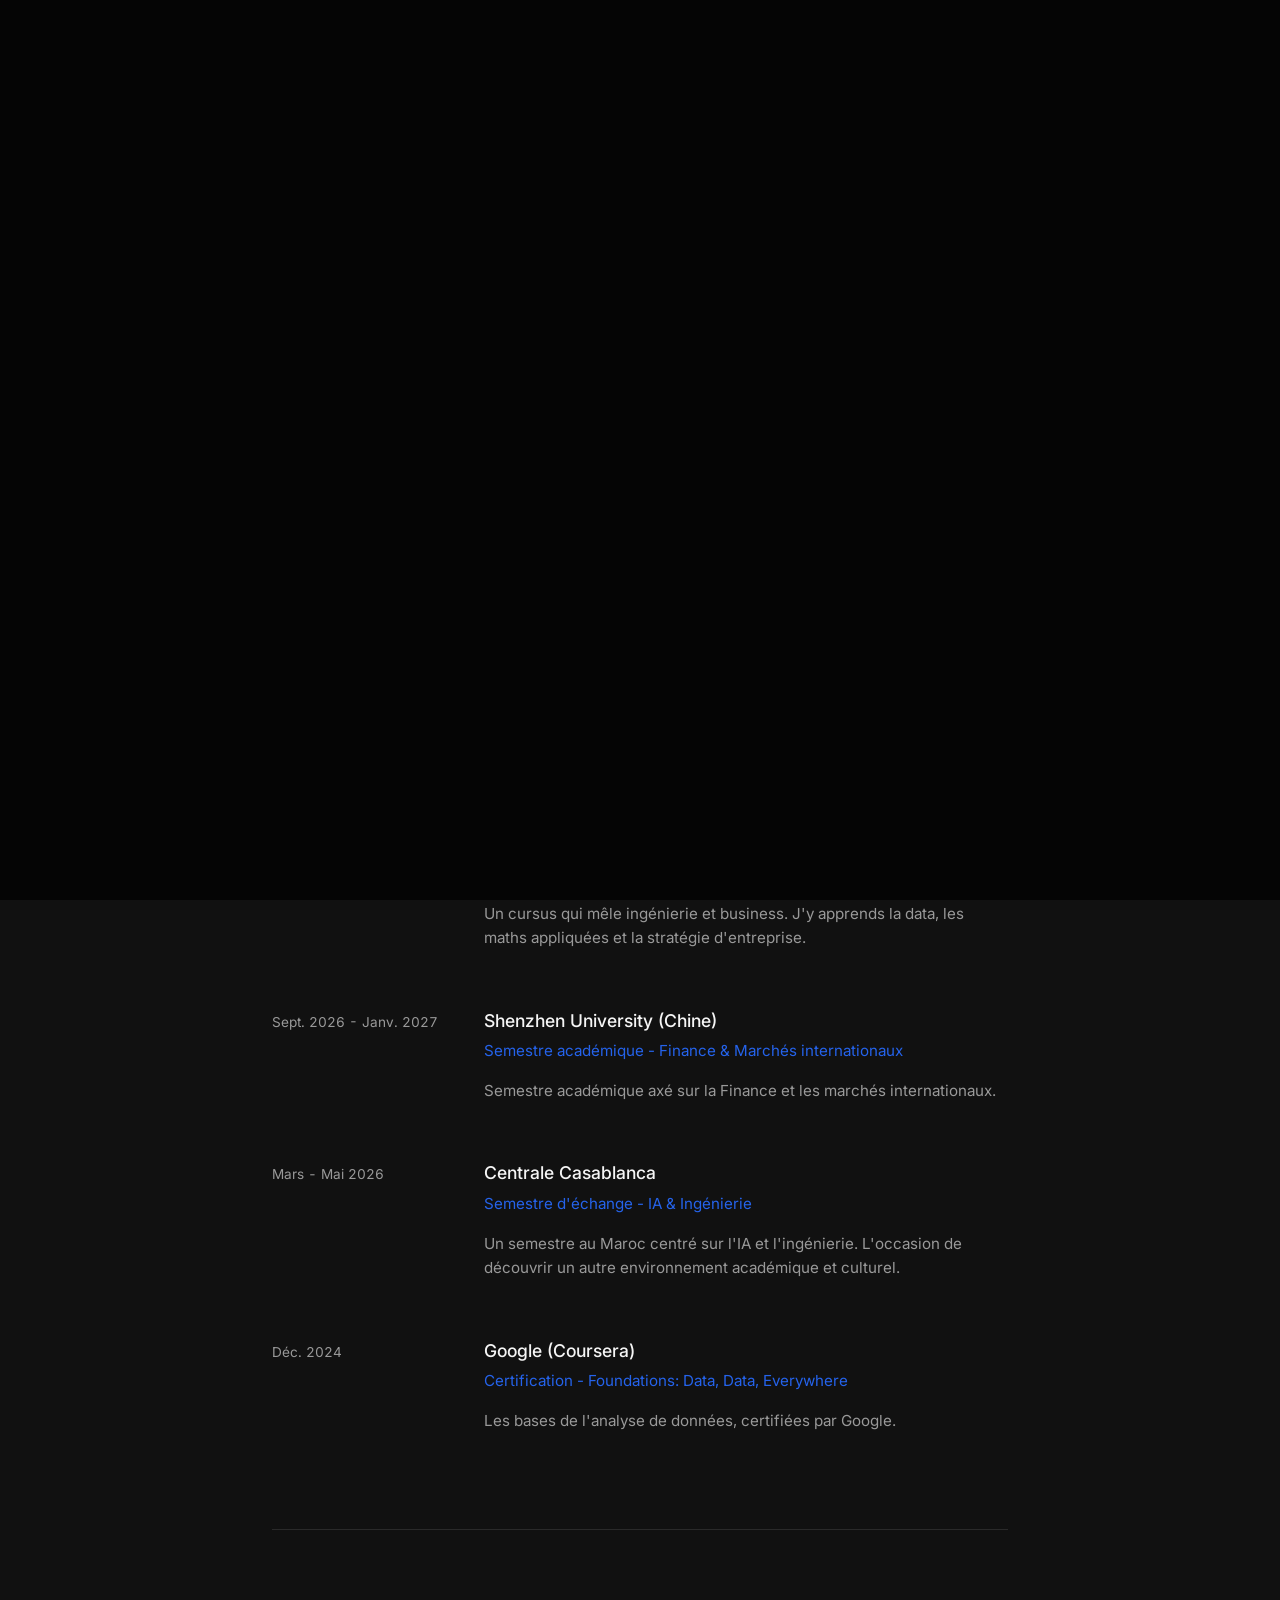
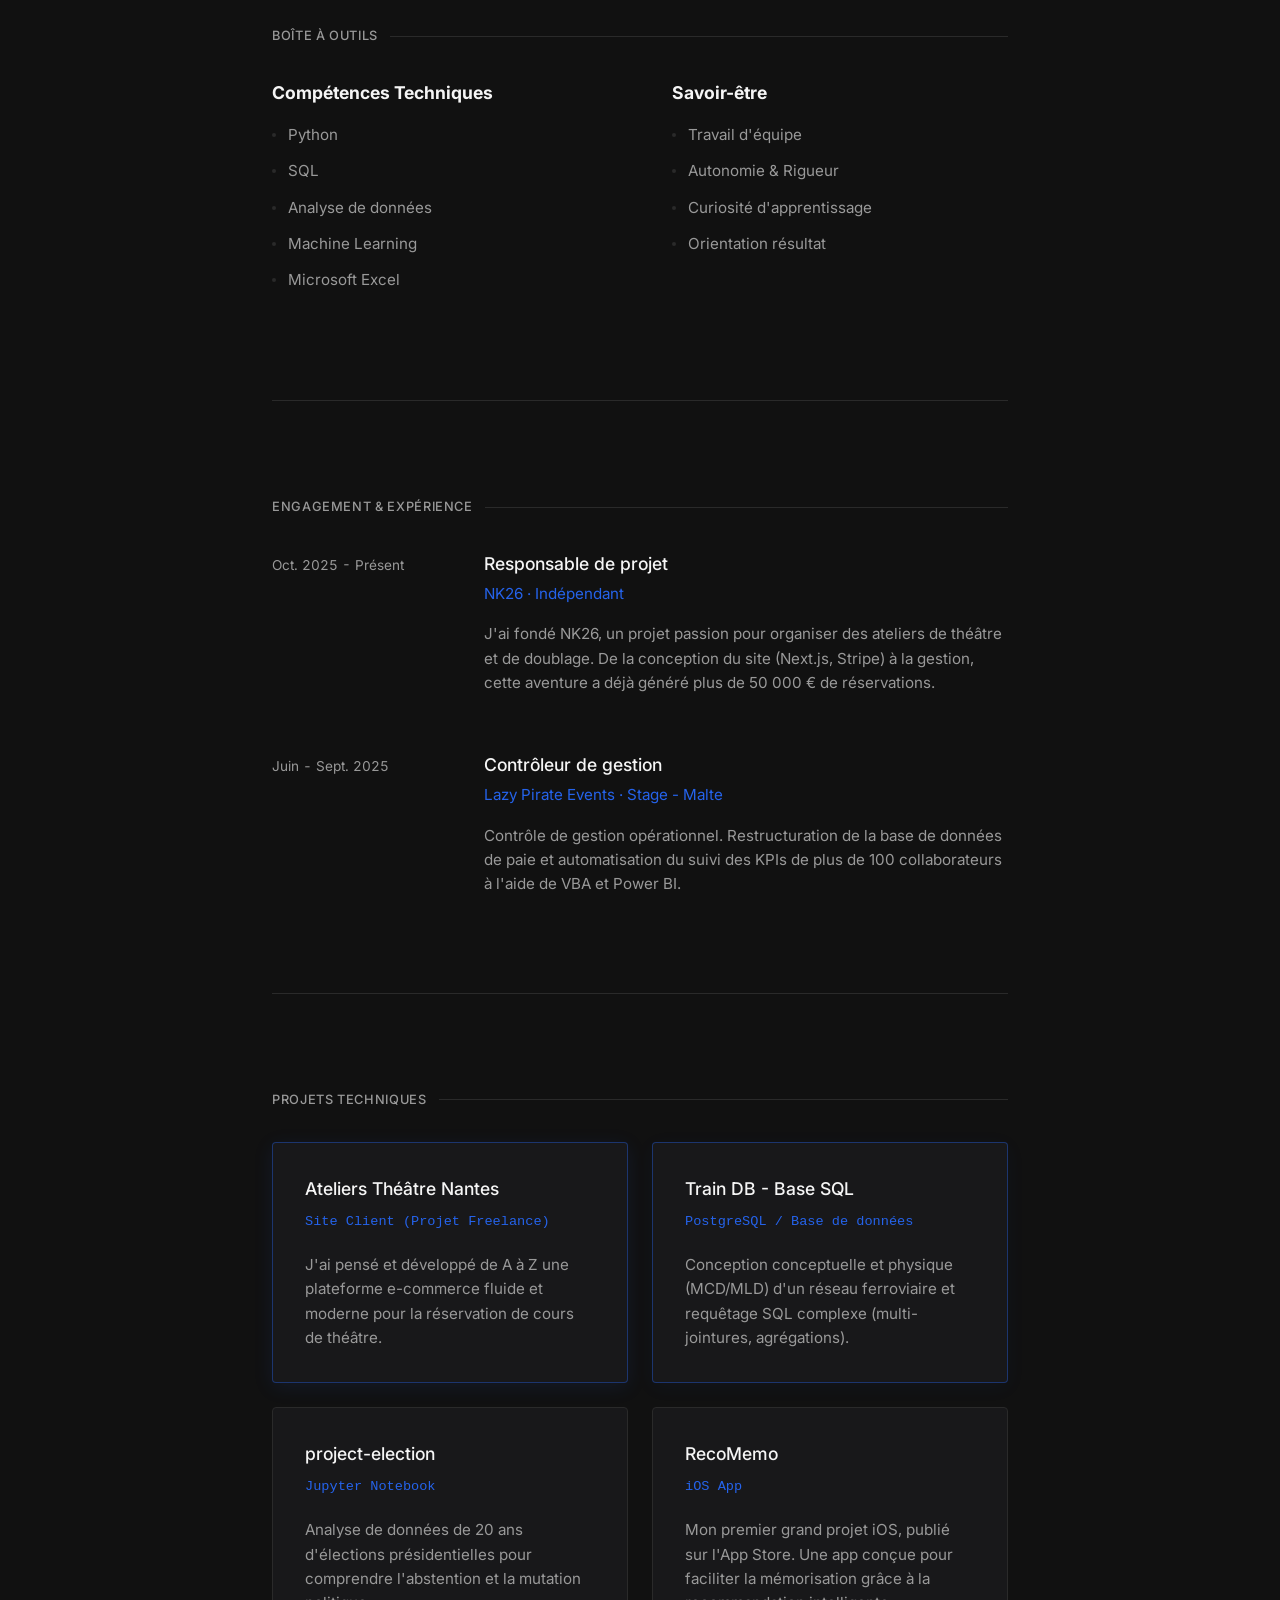
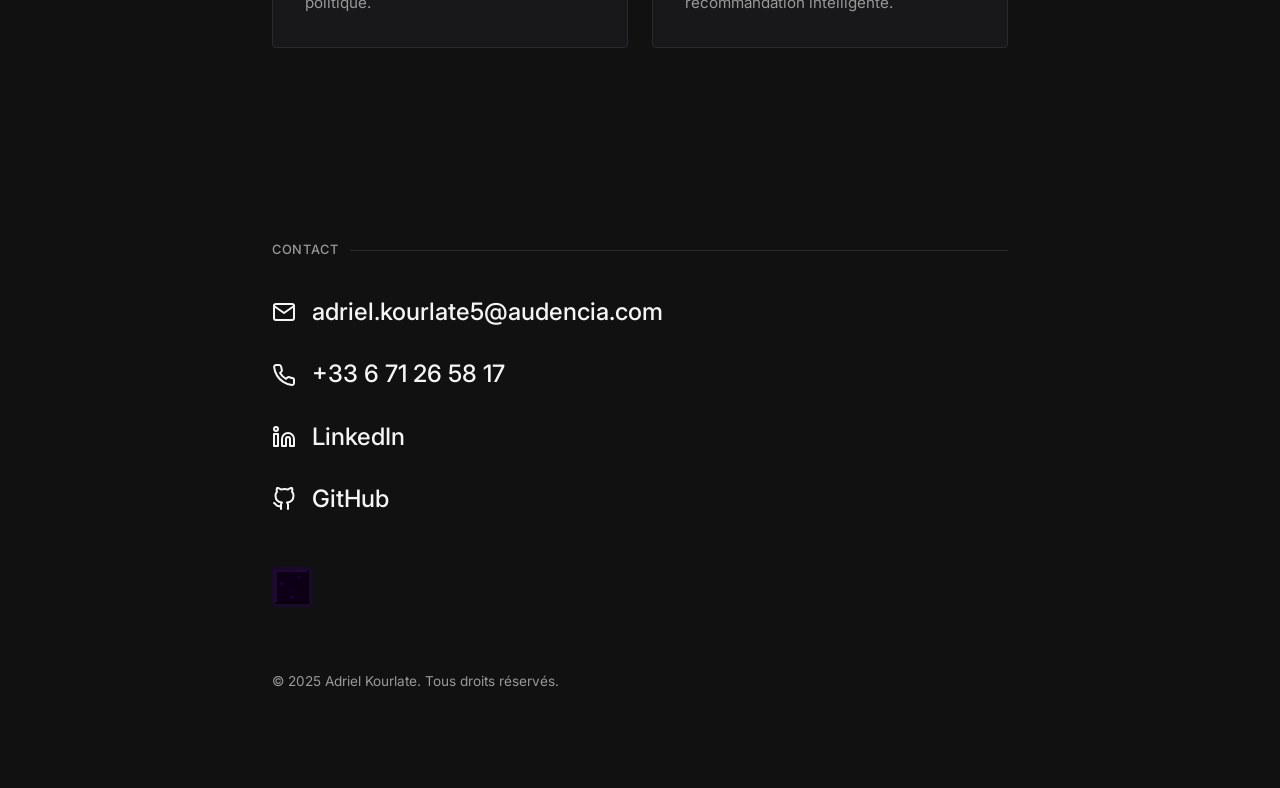
==== index.html @ b5113bb8 "Update Lazy Pirate position from CDD to Stage" ====
<!DOCTYPE html>
<html lang="fr">

<head>
    <meta charset="UTF-8">
    <meta name="viewport" content="width=device-width, initial-scale=1.0">
    <title>Adriel Kourlate</title>
    <link rel="stylesheet" href="style.css">
    <link rel="stylesheet" href="profile-card.css">

    <!-- ES Modules Import Map pour Three.js & Postprocessing -->
    <script type="importmap">
      {
        "imports": {
          "three": "https://esm.sh/three@0.160.0",
          "postprocessing": "https://esm.sh/postprocessing@6.34.3",
          "gsap": "https://esm.sh/gsap@3.12.5",
          "gsap/ScrollTrigger": "https://esm.sh/gsap@3.12.5/ScrollTrigger"
        }
      }
    </script>
    <script type="module" src="background.js"></script>
    <script type="module" src="animations.js"></script>

    <style>
        .lang-btn {
            background: none;
            border: 1px solid var(--border-color);
            color: var(--text-primary);
            padding: 0.2rem 0.6rem;
            font-size: 0.8rem;
            cursor: pointer;
            border-radius: 4px;
            font-weight: 500;
            transition: all 0.2s ease;
        }

        .lang-btn:hover {
            border-color: var(--accent);
            color: var(--accent);
        }
    </style>
</head>

<body>
    <!-- PRELOADER -->
    <div id="preloader">
        <div class="preloader-content">
            <span class="preloader-text">Adriel Kourlate</span>
            <div class="preloader-line"></div>
        </div>
    </div>

    <canvas id="bg-canvas"></canvas>

    <header>
        <div class="container">
            <nav>
                <a href="#" class="logo">Adriel<span>.</span></a>
                <div class="nav-links">
                    <a href="#education" class="i18n" data-fr="Parcours" data-en="Education">Parcours</a>
                    <a href="#skills" class="i18n" data-fr="Compétences" data-en="Skills">Compétences</a>
                    <a href="#experience" class="i18n" data-fr="Expériences" data-en="Experience">Expériences</a>
                    <a href="#projects" class="i18n" data-fr="Projets" data-en="Projects">Projets</a>
                    <a href="#contact" class="i18n" data-fr="Contact" data-en="Contact">Contact</a>
                    <button class="lang-btn" id="lang-toggle">EN</button>
                </div>
            </nav>
        </div>
    </header>

    <main class="container">

        <!-- HERO -->
        <section class="hero">
            <div class="hero-content">
                <h1>Adriel Kourlate</h1>
                <h2 class="subtitle i18n" data-fr="Étudiant en Data"
                    data-en="Data Student">Étudiant en Data</h2>
                <div class="internship-badge i18n" 
                     data-fr="🔍 Recherche de stage : Data Analyst / Data Modeler &bull; 3 à 4 mois (19 avril - 20 août) &bull; Paris / Nantes" 
                     data-en="🔍 Seeking Internship: Data Analyst / Data Modeler &bull; 3 to 4 months (April 19 - Aug 20) &bull; Paris / Nantes">
                     🔍 Recherche de stage : Data Analyst / Data Modeler &bull; 3 à 4 mois (19 avril - 20 août) &bull; Paris / Nantes
                </div>

                <p class="i18n"
                    data-fr="Étudiant en double cursus ingénierie et business, je me passionne pour le développement et l'analyse de données. J'aime créer des applications et explorer le potentiel de l'IA pour résoudre des problèmes concrets."
                    data-en="Dual-degree engineering and business student, passionate about development and data analysis. I love building apps and figuring out how AI can help solve real-world problems.">
                    Étudiant en double cursus ingénierie et business, je me passionne pour le développement et l'analyse de données. J'aime créer des applications et explorer le potentiel de l'IA pour résoudre des problèmes concrets.
                </p>

                <div class="hero-buttons">
                    <a href="mailto:adriel.kourlate5@audencia.com" class="cta i18n" data-fr="Me contacter pour un stage"
                        data-en="Contact me for an internship">
                        Me contacter pour un stage
                    </a>
                    <!-- CV Button -->
                    <a href="Adriel_KOURLATE_Resume.pdf" download class="cta cta-outline i18n" data-fr="Télécharger mon CV"
                        data-en="Download my CV">
                        Télécharger mon CV
                    </a>
                </div>
            </div>
            <!-- Profile Card -->
            <div class="pc-card-wrapper">
                <div class="pc-card">
                    <img class="avatar" src="photo.png" alt="Adriel" loading="lazy" onerror="this.onerror=null; this.src='photo.jpg';" />
                    <div class="pc-details">
                        <h3>Adriel K.</h3>
                        <p>Data & Analytics</p>
                    </div>
                </div>
            </div>
        </section>

        <!-- EDUCATION -->
        <section id="education">
            <h2 class="section-label i18n" data-fr="Formation Académique" data-en="Education">Formation Académique</h2>

            <div class="entry">
                <div class="entry-date i18n" data-fr="2024 - Présent" data-en="2024 - Present">2024 - Présent</div>
                <div class="entry-details">
                    <h3 class="i18n" data-fr="Centrale Nantes × Audencia" data-en="Centrale Nantes × Audencia">Centrale
                        Nantes × Audencia</h3>
                    <h4 class="i18n" data-fr="Bachelor Big Data and Management"
                        data-en="Bachelor in Big Data and Management">Bachelor Big Data and Management</h4>
                    <p class="i18n"
                        data-fr="Un cursus qui mêle ingénierie et business. J'y apprends la data, les maths appliquées et la stratégie d'entreprise."
                        data-en="A program that blends engineering and business. I'm learning data, applied math, and business strategy.">
                        Un cursus qui mêle ingénierie et business. J'y apprends la data, les maths appliquées et la stratégie d'entreprise.
                    </p>
                </div>
            </div>

            <div class="entry">
                <div class="entry-date i18n" data-fr="Sept. 2026 - Janv. 2027" data-en="Sept. 2026 - Jan. 2027">Sept. 2026 - Janv. 2027</div>
                <div class="entry-details">
                    <h3 class="i18n" data-fr="Shenzhen University (Chine)" data-en="Shenzhen University (China)">Shenzhen University (Chine)
                    </h3>
                    <h4 class="i18n" data-fr="Semestre académique - Finance & Marchés internationaux" data-en="Academic Semester - Finance & International Markets">Semestre académique - Finance & Marchés internationaux</h4>
                    <p class="i18n" data-fr="Semestre académique axé sur la Finance et les marchés internationaux."
                        data-en="Academic semester focused on Finance and international markets.">
                        Semestre académique axé sur la Finance et les marchés internationaux.
                    </p>
                </div>
            </div>

            <div class="entry">
                <div class="entry-date i18n" data-fr="Mars - Mai 2026" data-en="March - May 2026">Mars - Mai 2026</div>
                <div class="entry-details">
                    <h3 class="i18n" data-fr="Centrale Casablanca" data-en="Centrale Casablanca">Centrale Casablanca
                    </h3>
                    <h4 class="i18n" data-fr="Semestre d'échange - IA & Ingénierie" data-en="Exchange Semester - AI & Engineering">Semestre d'échange - IA & Ingénierie</h4>
                    <p class="i18n" data-fr="Un semestre au Maroc centré sur l'IA et l'ingénierie. L'occasion de découvrir un autre environnement académique et culturel."
                        data-en="A semester in Morocco focused on AI and engineering. A chance to experience a different academic and cultural environment.">
                        Un semestre au Maroc centré sur l'IA et l'ingénierie. L'occasion de découvrir un autre environnement académique et culturel.
                    </p>
                </div>
            </div>

            <div class="entry">
                <div class="entry-date i18n" data-fr="Déc. 2024" data-en="Dec. 2024">Déc. 2024</div>
                <div class="entry-details">
                    <h3>Google (Coursera)</h3>
                    <h4 class="i18n" data-fr="Certification - Foundations: Data, Data, Everywhere" data-en="Certification - Foundations: Data, Data, Everywhere">Certification - Foundations: Data, Data, Everywhere</h4>
                    <p class="i18n" data-fr="Les bases de l'analyse de données, certifiées par Google."
                        data-en="Data analytics fundamentals, certified by Google.">
                        Les bases de l'analyse de données, certifiées par Google.
                    </p>
                </div>
            </div>
        </section>

        <!-- SKILLS -->
        <section id="skills">
            <h2 class="section-label i18n" data-fr="Boîte à outils" data-en="Toolbox">Boîte à outils</h2>

            <div class="skills-grid">
                <div>
                    <h3 style="margin-bottom: 1rem; font-size: 1.1rem;" class="i18n" data-fr="Compétences Techniques"
                        data-en="Technical Skills">Compétences Techniques</h3>
                    <ul class="skills-list">
                        <li>Python</li>
                        <li>SQL</li>
                        <li class="i18n" data-fr="Analyse de données" data-en="Data Analysis">Analyse de données</li>
                        <li>Machine Learning</li>
                        <li>Microsoft Excel</li>
                    </ul>
                </div>
                <div>
                    <h3 style="margin-bottom: 1rem; font-size: 1.1rem;" class="i18n" data-fr="Savoir-être"
                        data-en="Soft Skills">Savoir-être</h3>
                    <ul class="skills-list">
                        <li class="i18n" data-fr="Travail d'équipe" data-en="Teamwork">Travail d'équipe</li>
                        <li class="i18n" data-fr="Autonomie & Rigueur" data-en="Autonomy & Rigor">Autonomie & Rigueur
                        </li>
                        <li class="i18n" data-fr="Curiosité d'apprentissage" data-en="Curiosity & Learning">Curiosité
                            d'apprentissage</li>
                        <li class="i18n" data-fr="Orientation résultat" data-en="Result-oriented">Orientation résultat
                        </li>
                    </ul>
                </div>
            </div>
        </section>

        <!-- EXPERIENCE -->
        <section id="experience">
            <h2 class="section-label i18n" data-fr="Engagement & Expérience" data-en="Engagement & Experience">
                Engagement & Expérience</h2>

            <div class="entry">
                <div class="entry-date i18n" data-fr="Oct. 2025 - Présent" data-en="Oct. 2025 - Present">Oct. 2025 - Présent</div>
                <div class="entry-details">
                    <h3 class="i18n" data-fr="Responsable de projet" data-en="Project Manager">Responsable de projet</h3>
                    <h4>NK26 · Indépendant</h4>
                    <p class="i18n"
                        data-fr="J'ai fondé NK26, un projet passion pour organiser des ateliers de théâtre et de doublage. De la conception du site (Next.js, Stripe) à la gestion, cette aventure a déjà généré plus de 50 000 € de réservations."
                        data-en="I founded NK26, a passion project organizing theater and dubbing workshops. From building the website (Next.js, Stripe) to daily management, this venture has already generated over €50,000 in bookings.">
                        J'ai fondé NK26, un projet passion pour organiser des ateliers de théâtre et de doublage. De la conception du site (Next.js, Stripe) à la gestion, cette aventure a déjà généré plus de 50 000 € de réservations.
                    </p>
                </div>
            </div>

            <div class="entry">
                <div class="entry-date i18n" data-fr="Juin - Sept. 2025" data-en="June - Sept. 2025">Juin - Sept. 2025</div>
                <div class="entry-details">
                    <h3 class="i18n" data-fr="Contrôleur de gestion" data-en="Management Controller">Contrôleur de gestion</h3>
                    <h4 class="i18n" data-fr="Lazy Pirate Events · Stage - Malte" data-en="Lazy Pirate Events · Internship - Malta">Lazy Pirate Events · Stage - Malte</h4>
                    <p class="i18n"
                        data-fr="Contrôle de gestion opérationnel. Restructuration de la base de données de paie et automatisation du suivi des KPIs de plus de 100 collaborateurs à l'aide de VBA et Power BI."
                        data-en="Operational management control. Restructured the payroll database and automated KPI tracking for over 100 promoters using VBA and Power BI.">
                        Contrôle de gestion opérationnel. Restructuration de la base de données de paie et automatisation du suivi des KPIs de plus de 100 collaborateurs à l'aide de VBA et Power BI.
                    </p>
                </div>
            </div>
        </section>

        <!-- PROJECTS OPEN SOURCE -->
        <section id="projects">
            <h2 class="section-label i18n" data-fr="Projets Techniques" data-en="Technical Projects">Projets Techniques
            </h2>

            <div class="projects-grid">

                <a href="https://ateliers-theatre-nantes.onrender.com/" target="_blank" class="project-card"
                    style="border-color: rgba(37, 99, 235, 0.4); box-shadow: 0 4px 20px rgba(37, 99, 235, 0.1);">
                    <h3>Ateliers Théâtre Nantes</h3>
                    <div class="subtitle i18n" data-fr="Site Client (Projet Freelance)"
                        data-en="Client Website (Freelance Project)">Site Client (Projet Freelance)</div>
                    <p class="i18n"
                        data-fr="J'ai pensé et développé de A à Z une plateforme e-commerce fluide et moderne pour la réservation de cours de théâtre."
                        data-en="I designed and built a smooth, modern e-commerce platform from scratch for booking theater courses.">
                        J'ai pensé et développé de A à Z une plateforme e-commerce fluide et moderne pour la réservation de cours de théâtre.
                    </p>
                </a>

                <!-- Train DB (Modal Trigger) -->
                <div class="project-card modal-trigger" data-modal="modal-traindb"
                    style="border-color: rgba(37, 99, 235, 0.4); box-shadow: 0 4px 20px rgba(37, 99, 235, 0.05); cursor: pointer;">
                    <h3 class="i18n" data-fr="Train DB - Base SQL" data-en="Train DB - SQL Database">Train DB - Base SQL</h3>
                    <div class="subtitle i18n" data-fr="PostgreSQL / Base de données" data-en="PostgreSQL / Database">PostgreSQL / Base de données</div>
                    <p class="i18n"
                        data-fr="Conception conceptuelle et physique (MCD/MLD) d'un réseau ferroviaire et requêtage SQL complexe (multi-jointures, agrégations)."
                        data-en="Conceptual and physical design (ERD) of a railway network and complex SQL querying (multi-joins, data aggregation).">
                        Conception conceptuelle et physique (MCD/MLD) d'un réseau ferroviaire et requêtage SQL complexe (multi-jointures, agrégations).
                    </p>
                </div>

                <!-- Project Election (Modal Trigger) -->
                <div class="project-card modal-trigger" data-modal="modal-election" style="cursor: pointer;">
                    <h3>project-election</h3>
                    <div class="subtitle">Jupyter Notebook</div>
                    <p class="i18n" data-fr="Analyse de données de 20 ans d'élections présidentielles pour comprendre l'abstention et la mutation politique."
                        data-en="Data analysis of 20 years of presidential elections to study voter turnout and political realignment.">
                        Analyse de données de 20 ans d'élections présidentielles pour comprendre l'abstention et la mutation politique.
                    </p>
                </div>

                <a href="https://apps.apple.com/app/recomemo" target="_blank" class="project-card">
                    <h3>RecoMemo</h3>
                    <div class="subtitle">iOS App</div>
                    <p class="i18n"
                        data-fr="Mon premier grand projet iOS, publié sur l'App Store. Une app conçue pour faciliter la mémorisation grâce à la recommandation intelligente."
                        data-en="My first major iOS project, published on the App Store. An app designed to simplify memorization through smart recommendations.">
                        Mon premier grand projet iOS, publié sur l'App Store. Une app conçue pour faciliter la mémorisation grâce à la recommandation intelligente.
                    </p>
                </a>

                <!-- 
                <a href="https://github.com/adrielakak/Projet-Dame-" target="_blank" class="project-card">
                    <h3>Projet-Dame-</h3>
                    <div class="subtitle">Python</div>
                    <p class="i18n"
                        data-fr="Le défi ? Coder un jeu de dames de zéro en Python, en implémentant la modélisation mathématique de sa grille et de ses règles."
                        data-en="The challenge? Coding a checkers game from scratch in Python, implementing mathematical grid modeling and complex logic.">
                        Le défi ? Coder un jeu de dames de zéro en Python, en implémentant la modélisation mathématique de sa grille et de ses règles.
                    </p>
                </a>

                <div class="project-card" style="border-style: dashed;">
                    <h3 class="i18n" data-fr="Centres d'intérêt" data-en="Interests">Centres d'intérêt</h3>
                    <div class="subtitle" style="color: var(--text-secondary);">Perso</div>
                    <p class="i18n"
                        data-fr="Curieux de nature, j'aime <strong>voyager</strong>, regarder des <strong>films</strong> et faire du <strong>sport</strong>."
                        data-en="Curious by nature, I enjoy <strong>traveling</strong>, watching <strong>films</strong>, and playing <strong>sports</strong>.">
                        Curieux de nature, j'aime voyager, regarder des films et faire du sport.
                    </p>
                </div>
                -->

                <!-- Easter Egg 2: Crafting Table (Hidden trigger on profile photo) -->

                <!-- Easter Egg 2 logic redirected to craft.html -->

            </div>
        </section>

        <!-- FOOTER / CONTACT -->
        <footer id="contact">
            <h2 class="section-label i18n" data-fr="Contact" data-en="Contact">Contact</h2>
            <div class="contact-wrap">
                <a href="mailto:adriel.kourlate5@audencia.com" class="contact-link">
                    <svg viewBox="0 0 24 24">
                        <path d="M4 4h16c1.1 0 2 .9 2 2v12c0 1.1-.9 2-2 2H4c-1.1 0-2-.9-2-2V6c0-1.1.9-2 2-2z" />
                        <polyline points="22,6 12,13 2,6" />
                    </svg>
                    adriel.kourlate5@audencia.com
                </a>

                <a href="tel:+33671265817" class="contact-link">
                    <svg viewBox="0 0 24 24">
                        <path
                            d="M22 16.92v3a2 2 0 0 1-2.18 2 19.79 19.79 0 0 1-8.63-3.07 19.5 19.5 0 0 1-6-6 19.79 19.79 0 0 1-3.07-8.67A2 2 0 0 1 4.11 2h3a2 2 0 0 1 2 1.72c.127.96.361 1.903.7 2.81a2 2 0 0 1-.45 2.11L8.09 9.91a16 16 0 0 0 6 6l1.27-1.27a2 2 0 0 1 2.11-.45c.907.339 1.85.573 2.81.7A2 2 0 0 1 22 16.92z" />
                    </svg>
                    +33 6 71 26 58 17
                </a>

                <a href="https://www.linkedin.com/in/adriel-kourlate-28033032b/" target="_blank" class="contact-link">
                    <svg viewBox="0 0 24 24">
                        <path d="M16 8a6 6 0 0 1 6 6v7h-4v-7a2 2 0 0 0-2-2 2 2 0 0 0-2 2v7h-4v-7a6 6 0 0 1 6-6z" />
                        <rect width="4" height="12" x="2" y="9" />
                        <circle cx="4" cy="4" r="2" />
                    </svg>
                    LinkedIn
                </a>

                <a href="https://github.com/adrielakak" target="_blank" class="contact-link">
                    <svg viewBox="0 0 24 24">
                        <path
                            d="M9 19c-5 1.5-5-2.5-7-3m14 6v-3.87a3.37 3.37 0 0 0-.94-2.61c3.14-.35 6.44-1.54 6.44-7A5.44 5.44 0 0 0 20 4.77 5.07 5.07 0 0 0 19.91 1S18.73.65 16 2.48a13.38 13.38 0 0 0-7 0C6.27.65 5.09 1 5.09 1A5.07 5.07 0 0 0 5 4.77a5.44 5.44 0 0 0-1.5 3.78c0 5.42 3.3 6.61 6.44 7A3.37 3.37 0 0 0 9 18.13V22" />
                    </svg>
                    GitHub
                </a>
            </div>

            <!-- Easter Egg 3: Nether Portal -->
            <div class="nether-portal-container">
                <div id="obsidian-block" class="obsidian-block" title="🔥">
                    <div class="obsidian-texture"></div>
                </div>
            </div>

            <p class="footer-copy i18n" data-fr="© 2025 Adriel Kourlate. Tous droits réservés."
                data-en="© 2025 Adriel Kourlate. All rights reserved.">
                © 2025 Adriel Kourlate. Tous droits réservés.
            </p>
        </footer>

        <!-- MODAL ELECTION -->
        <dialog id="modal-election" closedby="any" class="project-dialog" aria-labelledby="title-election">
            <div class="dialog-content">
                <button class="dialog-close" aria-label="Close modal">&times;</button>
                <div class="dialog-header">
                    <span class="dialog-category">Jupyter Notebook</span>
                    <h3 id="title-election" class="i18n" data-fr="Analyse des Élections (2002-2022)" data-en="Presidential Election Analysis (2002-2022)">Analyse des Élections (2002-2022)</h3>
                </div>
                
                <div class="dialog-body">
                    <div class="dialog-details">
                        <h4 class="i18n" data-fr="Description du projet" data-en="Project Description">Description du projet</h4>
                        <p class="i18n" 
                           data-fr="Une étude approfondie sur 20 ans d'élections présidentielles françaises (premier tour) à l'échelle départementale. Ce projet analyse la crise démocratique à travers l'abstention et la mutation profonde de l'échiquier politique français."
                           data-en="A comprehensive study of 20 years of French presidential elections (first round) at the department level. This project analyzes the democratic crisis through voter turnout dynamics and the reorganization of the political landscape.">
                           Une étude approfondie sur 20 ans d'élections présidentielles françaises (premier tour) à l'échelle départementale. Ce projet analyse la crise démocratique à travers l'abstention et la mutation profonde de l'échiquier politique français.
                        </p>
                        
                        <h4 class="i18n" data-fr="Analyses & Révélations" data-en="Key Findings & Insights">Analyses & Révélations</h4>
                        <ul class="dialog-bullets">
                            <li class="i18n" 
                                data-fr="<strong>Crise de l'abstention</strong> : Visualisation cartographique de la hausse de l'abstention (de 16.2% en 2007 à 26.3% en 2022), révélant un désengagement civique croissant."
                                data-en="<strong>Abstention Crisis</strong>: Mapping voter abstention trends showing a steady rise (from 16.2% in 2007 to 26.3% in 2022), revealing growing civic disengagement.">
                                <strong>Crise de l'abstention</strong> : Visualisation cartographique de la hausse de l'abstention (de 16.2% en 2007 à 26.3% en 2022), révélant un désengagement civique croissant.
                            </li>
                            <li class="i18n"
                                data-fr="<strong>Reconfiguration du paysage</strong> : Graphique montrant le déclin des partis traditionnels (PS/LR) face à la centralisation du pouvoir et la hausse des extrêmes."
                                data-en="<strong>Political Realignment</strong>: Chart demonstrating the collapse of traditional parties (PS/LR) alongside the growth of the center and extreme votes.">
                                <strong>Reconfiguration du paysage</strong> : Graphique montrant le déclin des partis traditionnels (PS/LR) face à la centralisation du pouvoir et la hausse des extrêmes.
                            </li>
                            <li class="i18n"
                                data-fr="<strong>Représentativité électorale</strong> : Diagramme mettant en relief le poids réel des votes exprimés par rapport au nombre total de citoyens inscrits."
                                data-en="<strong>Electoral Representation</strong>: Breakdown emphasizing the weight of actual votes cast compared to the total number of registered voters.">
                                <strong>Représentativité électorale</strong> : Diagramme mettant en relief le poids réel des votes exprimés par rapport au nombre total de citoyens inscrits.
                            </li>
                        </ul>
                    </div>
                    
                    <div class="dialog-sidebar">
                        <h4 class="i18n" data-fr="Boîte à outils" data-en="Tech Stack">Boîte à outils</h4>
                        <div class="tech-tags">
                            <span>Python</span>
                            <span>Pandas</span>
                            <span>Jupyter</span>
                            <span>Plotly Express</span>
                            <span>GeoJSON</span>
                        </div>
                        
                        <div class="dialog-actions">
                            <a href="https://github.com/adrielakak/project-election" target="_blank" class="cta i18n" data-fr="Code source GitHub" data-en="GitHub Source Code">Code source GitHub</a>
                        </div>
                    </div>
                </div>
                
                <div class="dialog-gallery">
                    <h4 class="i18n" data-fr="Visualisations" data-en="Visualizations">Visualisations</h4>
                    <div class="gallery-grid">
                        <div class="gallery-item">
                            <img src="projects/election-map.png" alt="Carte de l'abstention" loading="lazy" />
                            <span class="gallery-caption i18n" data-fr="Carte de l'abstention" data-en="Abstention map">Carte de l'abstention</span>
                        </div>
                        <div class="gallery-item">
                            <img src="projects/election-area.png" alt="Évolution politique" loading="lazy" />
                            <span class="gallery-caption i18n" data-fr="Évolution politique" data-en="Political shift">Évolution politique</span>
                        </div>
                        <div class="gallery-item">
                            <img src="projects/election-bar.png" alt="Participation" loading="lazy" />
                            <span class="gallery-caption i18n" data-fr="Participation électorale" data-en="Electoral participation">Participation électorale</span>
                        </div>
                    </div>
                </div>
            </div>
        </dialog>

        <!-- MODAL TRAIN DB -->
        <dialog id="modal-traindb" closedby="any" class="project-dialog" aria-labelledby="title-traindb">
            <div class="dialog-content">
                <button class="dialog-close" aria-label="Close modal">&times;</button>
                <div class="dialog-header">
                    <span class="dialog-category">Base de Données Relationnelle</span>
                    <h3 id="title-traindb" class="i18n" data-fr="Train DB - Conception & Requêtage" data-en="Train DB - Design & Querying">Train DB - Conception & Requêtage</h3>
                </div>
                
                <div class="dialog-body">
                    <div class="dialog-details">
                        <h4 class="i18n" data-fr="Description du projet" data-en="Project Description">Description du projet</h4>
                        <p class="i18n" 
                           data-fr="Conception, implémentation et requêtage d'une base de données relationnelle modélisant l'infrastructure ferroviaire nationale, ses trains et ses personnels."
                           data-en="Design, implementation, and querying of a relational database modeling the national railway infrastructure, trains, and staff.">
                           Conception, implémentation et requêtage d'une base de données relationnelle modélisant l'infrastructure ferroviaire nationale, ses trains et ses personnels.
                        </p>
                        
                        <h4 class="i18n" data-fr="Compétences développées" data-en="Key Skills & Deliverables">Compétences développées</h4>
                        <ul class="dialog-bullets">
                            <li class="i18n" 
                                data-fr="<strong>Modélisation & Normalisation</strong> : Validation logique et physique des structures de tables via des diagrammes Entité-Relation (ERD)."
                                data-en="<strong>Modeling & Normalization</strong>: Logical and physical validation of table structures via Entity-Relationship Diagrams (ERD).">
                                <strong>Modélisation & Normalisation</strong> : Validation logique et physique des structures de tables via des diagrammes Entité-Relation (ERD).
                            </li>
                            <li class="i18n"
                                data-fr="<strong>Requêtes SQL Complexes</strong> : Écriture de requêtes d'interrogation multi-tables avec jointures multiples (`INNER JOIN`), tris ordonnés, filtrages avancés et agrégations (ex. : recherche de conducteurs de TER)."
                                data-en="<strong>Complex SQL Querying</strong>: Writing multi-table queries with complex joins (`INNER JOIN`), sorting, advanced filtering, and grouping/aggregations (e.g. TER train drivers lookup).">
                                <strong>Requêtes SQL Complexes</strong> : Écriture de requêtes d'interrogation multi-tables avec jointures multiples (`INNER JOIN`), tris ordonnés, filtrages avancés et agrégations (ex. : recherche de conducteurs de TER).
                            </li>
                            <li class="i18n"
                                data-fr="<strong>Qualité & Cohérence des Données</strong> : Identification et correction d'écarts de données physiques par rapport au modèle logique de gares."
                                data-en="<strong>Data Quality & Audit</strong>: Audit and resolution of discrepancies between logical models and physical database structures.">
                                <strong>Qualité & Cohérence des Données</strong> : Identification et correction d'écarts de données physiques par rapport au modèle logique de gares.
                            </li>
                        </ul>
                    </div>
                    
                    <div class="dialog-sidebar">
                        <h4 class="i18n" data-fr="Boîte à outils" data-en="Tech Stack">Boîte à outils</h4>
                        <div class="tech-tags">
                            <span>SQL</span>
                            <span>PostgreSQL</span>
                            <span>Conception ERD</span>
                            <span>Modélisation MLD</span>
                            <span>Audit de données</span>
                        </div>
                        
                        <div class="dialog-actions">
                            <a href="projects/DB_Lab_2_AdrielKourlate.pdf" target="_blank" class="cta i18n" data-fr="Consulter le Rapport (PDF)" data-en="Read Report (PDF)">Consulter le Rapport (PDF)</a>
                        </div>
                    </div>
                </div>
            </div>
        </dialog>

    </main>

    <script>
        // Language Toggle Logic
        const toggleBtn = document.getElementById('lang-toggle');
        const i18nElements = document.querySelectorAll('.i18n');

        let currentLang = 'fr'; // 'fr' or 'en'

        toggleBtn.addEventListener('click', () => {
            currentLang = currentLang === 'fr' ? 'en' : 'fr';

            // Update button text to show the OTHER language (what you can switch to)
            toggleBtn.textContent = currentLang === 'fr' ? 'EN' : 'FR';

            // Swap text content based on data attributes
            i18nElements.forEach(el => {
                if (el.getAttribute(`data-${currentLang}`)) {
                    el.innerHTML = el.getAttribute(`data-${currentLang}`);
                }
            });

            // Update document language for accessibility
            document.documentElement.lang = currentLang;
        });
    </script>



</body>
</html>
---- style.css ----
@import url('https://fonts.googleapis.com/css2?family=Inter:wght@400;500;600&display=swap');

:root {
    --bg-main: #111111;
    --bg-card: #18181A;
    --text-primary: #f5f5f5;
    --text-secondary: #999999;
    --accent: #2563eb; /* Bleu nuit/roi dynamique */
    --accent-hover: #3b82f6;
    --border-color: #2a2a2a;
}

* {
    margin: 0;
    padding: 0;
    box-sizing: border-box;
    font-family: 'Inter', sans-serif;
}

html {
    scroll-behavior: smooth;
    background-color: var(--bg-main); /* FIX: Empêche le navigateur de mettre un fond blanc par défaut */
}

body {
    color: var(--text-primary);
    line-height: 1.6;
    -webkit-font-smoothing: antialiased;
    position: relative;
    z-index: 1;
}

#bg-canvas {
    position: fixed;
    top: 0;
    left: 0;
    width: 100vw;
    height: 100vh;
    z-index: -1;
    pointer-events: none;
    opacity: 0.3; /* Laisse transparaître le fond noir avec de belles vagues bleues */
}

/* =========================================
   LAYOUT
   ========================================= */
.container {
    max-width: 800px;
    margin: 0 auto;
    padding: 0 2rem;
}

section {
    padding: 6rem 0;
    border-bottom: 1px solid var(--border-color);
}

section:last-of-type {
    border-bottom: none;
}

.section-label {
    font-size: 0.8rem;
    font-weight: 500;
    text-transform: uppercase;
    letter-spacing: 0.05em;
    color: var(--text-secondary);
    margin-bottom: 2rem;
    display: flex;
    align-items: center;
    gap: 0.75rem;
}

.section-label::after {
    content: '';
    height: 1px;
    flex: 1;
    background-color: var(--border-color);
}

/* =========================================
   NAVIGATION
   ========================================= */
header {
    position: fixed;
    top: 1.5rem;
    left: 50%;
    transform: translateX(-50%);
    width: 90%;
    max-width: 800px;
    background-color: rgba(17, 17, 17, 0.4);
    backdrop-filter: blur(16px) saturate(180%);
    -webkit-backdrop-filter: blur(16px) saturate(180%);
    z-index: 1000;
    border: 1px solid rgba(255, 255, 255, 0.08);
    border-radius: 50px;
    padding: 0.75rem 1.75rem;
    box-shadow: 0 10px 40px rgba(0, 0, 0, 0.5);
    transition: background-color 0.3s ease, border-color 0.3s ease;
}

header:hover {
    background-color: rgba(22, 22, 22, 0.6);
    border-color: rgba(255, 255, 255, 0.15);
}

header .container {
    padding: 0;
    max-width: 100%;
}

nav {
    display: flex;
    justify-content: space-between;
    align-items: center;
}

.logo {
    font-size: 1.1rem;
    font-weight: 600;
    color: var(--text-primary);
    text-decoration: none;
}

.logo span {
    color: var(--accent);
}

.nav-links {
    display: flex;
    gap: 2rem;
}

.nav-links a {
    color: var(--text-secondary);
    text-decoration: none;
    font-size: 0.9rem;
    transition: color 0.15s ease;
}

.nav-links a:hover {
    color: var(--text-primary);
}

/* =========================================
   HERO 
   ========================================= */
.hero {
    display: flex;
    gap: 4rem;
    align-items: center;
    padding: 8rem 0 4rem 0; /* Reduced bottom padding so it's less low before education */
    border-bottom: none;
}

.hero-content {
    flex: 1;
}

.hero-photo {
    width: 240px;
    height: 240px;
    border-radius: 50%; /* Forme organique pour mieux s'intégrer */
    background-color: transparent;
    border: 1px solid rgba(255, 255, 255, 0.1);
    box-shadow: 0 15px 35px rgba(0, 0, 0, 0.5);
    display: flex;
    align-items: center;
    justify-content: center;
    color: var(--text-secondary);
    font-size: 0.85rem;
    text-align: center;
    overflow: hidden;
    flex-shrink: 0;
    transition: transform 0.4s ease, border-color 0.4s ease, box-shadow 0.4s ease;
}

.hero-photo:hover {
    transform: scale(1.02) translateY(-5px);
    border-color: rgba(255, 255, 255, 0.3);
    box-shadow: 0 20px 40px rgba(37, 99, 235, 0.2); /* Léger halo de la couleur d'accentuation */
}

.hero-photo img {
    width: 100%;
    height: 100%;
    object-fit: cover;
    object-position: top;
    transition: transform 0.5s ease;
    /* Prevent "Save image" popup on mobile when long-pressing */
    -webkit-touch-callout: none;
    -webkit-user-select: none;
    -khtml-user-select: none;
    -moz-user-select: none;
    -ms-user-select: none;
    user-select: none;
}

.hero-photo:hover img {
    transform: scale(1.05); /* Zoom subtil de la photo */
}

.hero h1 {
    font-size: 3rem;
    font-weight: 600;
    line-height: 1.1;
    letter-spacing: -0.03em;
    margin-bottom: 1rem;
}

.hero .subtitle {
    font-size: 1.25rem;
    color: var(--text-primary);
    margin-bottom: 1.5rem;
    font-weight: 400;
}

.hero p {
    color: var(--text-secondary);
    font-size: 1rem;
    max-width: 500px;
    margin-bottom: 2.5rem;
    line-height: 1.7;
}

.hero-buttons {
    display: flex;
    gap: 1rem;
    flex-wrap: wrap;
}

.cta {
    display: inline-flex;
    align-items: center;
    justify-content: center;
    gap: 0.5rem;
    background-color: rgba(17, 17, 17, 0.4);
    backdrop-filter: blur(16px) saturate(180%);
    -webkit-backdrop-filter: blur(16px) saturate(180%);
    border: 1px solid rgba(255, 255, 255, 0.08);
    color: var(--text-primary);
    padding: 0.75rem 1.75rem;
    font-weight: 500;
    font-size: 0.9rem;
    text-decoration: none;
    border-radius: 50px;
    transition: all 0.3s ease;
}

.cta:hover {
    background-color: rgba(22, 22, 22, 0.6);
    border-color: rgba(255, 255, 255, 0.15);
    transform: translateY(-2px);
}

.cta-outline {
    background-color: transparent;
    border-color: rgba(255, 255, 255, 0.05);
}

.cta-outline:hover {
    background-color: rgba(255, 255, 255, 0.03); 
    border-color: rgba(255, 255, 255, 0.15);
}

/* =========================================
   EXPERIENCE / EDUCATION LIST
   ========================================= */
.entry {
    margin-bottom: 3.5rem;
    display: grid;
    grid-template-columns: 180px 1fr;
    gap: 2rem;
    align-items: baseline;
}

.entry:last-child {
    margin-bottom: 0;
}

.entry-date {
    font-size: 0.85rem;
    color: var(--text-secondary);
    font-variant-numeric: tabular-nums;
}

.entry-details h3 {
    font-size: 1.1rem;
    font-weight: 500;
    color: var(--text-primary);
    margin-bottom: 0.25rem;
}

.entry-details h4 {
    font-size: 0.95rem;
    font-weight: 400;
    color: var(--accent);
    margin-bottom: 1rem;
}

.entry-details p {
    font-size: 0.95rem;
    color: var(--text-secondary);
    line-height: 1.6;
}

/* =========================================
   SKILLS
   ========================================= */
.skills-grid {
    display: grid;
    grid-template-columns: 1fr 1fr;
    gap: 4rem;
}

.skills-list {
    list-style: none;
}

.skills-list li {
    font-size: 0.95rem;
    color: var(--text-secondary);
    margin-bottom: 0.75rem;
    display: flex;
    align-items: center;
    gap: 0.75rem;
}

.skills-list li::before {
    content: '';
    width: 4px;
    height: 4px;
    background-color: var(--border-color);
    border-radius: 50%;
}

.skills-list li:hover::before {
    background-color: var(--accent);
}

.skills-list li:hover {
    color: var(--text-primary);
}

/* =========================================
   PROJECTS
   ========================================= */
.projects-grid {
    display: grid;
    grid-template-columns: 1fr 1fr;
    gap: 1.5rem;
}

.project-card {
    display: block;
    text-decoration: none;
    background-color: var(--bg-card);
    border: 1px solid var(--border-color);
    padding: 2rem;
    border-radius: 4px;
    transition: border-color 0.2s ease, background-color 0.2s ease;
}

.project-card:hover {
    border-color: var(--accent);
    background-color: #1a1a1c;
}

.project-card h3 {
    font-size: 1.1rem;
    font-weight: 500;
    color: var(--text-primary);
    margin-bottom: 0.5rem;
}

.project-card .subtitle {
    font-size: 0.85rem;
    color: var(--accent);
    margin-bottom: 1.25rem;
    font-family: monospace;
}

.project-card p {
    font-size: 0.95rem;
    color: var(--text-secondary);
    line-height: 1.6;
}

/* =========================================
   FOOTER / CONTACT
   ========================================= */
footer {
    padding: 6rem 0;
}

.contact-wrap {
    display: flex;
    flex-direction: column;
    gap: 1.5rem;
}

.contact-link {
    font-size: 1.5rem;
    font-weight: 500;
    color: var(--text-primary);
    text-decoration: none;
    display: inline-flex;
    align-items: center;
    gap: 1rem;
    transition: color 0.2s ease;
    align-self: flex-start;
}

.contact-link:hover {
    color: var(--accent);
}

.contact-link svg {
    width: 24px;
    height: 24px;
    stroke: currentColor;
    fill: none;
    stroke-width: 2;
    stroke-linecap: round;
    stroke-linejoin: round;
}

.footer-copy {
    margin-top: 4rem;
    font-size: 0.85rem;
    color: var(--text-secondary);
}

/* =========================================
   TYPING
   ========================================= */
.text-type__cursor {
    margin-left: 0.25rem;
    display: inline-block;
    color: var(--accent);
    opacity: 1; /* Easter Egg 2 logic and styles have been moved to craft.html */
}

/* =========================================
   EASTER EGG 3: NETHER PORTAL
   ========================================= */
.nether-portal-container {
    display: flex;
    align-items: center;
    gap: 1rem;
    margin-top: 3rem;
    margin-bottom: 1rem;
}

.obsidian-block {
    width: 40px;
    height: 40px;
    background: #0d0016;
    border: 3px solid #1a0a2e;
    border-radius: 4px;
    cursor: url('data:image/svg+xml;utf8,<svg xmlns="http://www.w3.org/2000/svg" width="32" height="32" viewBox="0 0 32 32"><text y="24" font-size="24">🔥</text></svg>') 4 4, pointer;
    position: relative;
    overflow: hidden;
    box-shadow: inset -2px -2px 0 rgba(0,0,0,0.6), inset 2px 2px 0 rgba(80, 30, 120, 0.3);
    transition: all 0.2s;
}

.obsidian-block:hover {
    transform: scale(1.1);
    box-shadow: 0 0 20px rgba(128, 0, 255, 0.3), inset -2px -2px 0 rgba(0,0,0,0.6), inset 2px 2px 0 rgba(80, 30, 120, 0.3);
}

.obsidian-block:active {
    transform: scale(0.95);
}

.obsidian-texture {
    width: 100%;
    height: 100%;
    background-image:
        radial-gradient(circle at 20% 40%, rgba(128, 0, 255, 0.2) 1px, transparent 2px),
        radial-gradient(circle at 70% 20%, rgba(128, 0, 255, 0.15) 1px, transparent 2px),
        radial-gradient(circle at 50% 80%, rgba(128, 0, 255, 0.2) 1px, transparent 2px);
}

.obsidian-hint {
    font-size: 0.75rem;
    color: var(--text-secondary);
    opacity: 0.5;
    font-style: italic;
}

.obsidian-block.activating {
    animation: obsidianPulse 0.3s;
}

@keyframes obsidianPulse {
    0% { box-shadow: 0 0 5px rgba(128, 0, 255, 0.3); }
    50% { box-shadow: 0 0 25px rgba(128, 0, 255, 0.6); }
    100% { box-shadow: 0 0 5px rgba(128, 0, 255, 0.3); }
}

/* Nether mode global overrides */
body.nether-mode {
    --accent: #8b00ff;
    --accent-hover: #a855f7;
}

body.nether-mode #bg-canvas {
    opacity: 0.5;
    transition: opacity 1s ease;
}

.nether-particle {
    position: fixed;
    width: 3px;
    height: 3px;
    background: #8b00ff;
    border-radius: 50%;
    pointer-events: none;
    z-index: 999;
    box-shadow: 0 0 6px rgba(139, 0, 255, 0.6);
}

/* =========================================
   RESPONSIVE
   ========================================= */
@media (max-width: 768px) {
    header {
        top: 0.5rem;
        width: 95%;
        padding: 0.75rem 1rem;
        border-radius: 20px;
    }

    nav {
        flex-direction: column;
        gap: 0.75rem;
        width: 100%;
    }

    .nav-links {
        display: flex;
        flex-wrap: wrap;
        justify-content: center;
        width: 100%;
        gap: 0.5rem 0.8rem;
    }

    .nav-links::-webkit-scrollbar {
        display: none;
    }

    .nav-links a {
        font-size: 0.75rem;
    }

    .hero {
        flex-direction: column;
        gap: 0;
        padding: 9rem 1rem 3rem 1rem;
        text-align: center;
    }
    
    .hero-content {
        display: contents;
    }

    .hero h1 {
        order: 1;
        font-size: 2.2rem;
    }
    .hero .subtitle {
        order: 2;
    }
    .hero p {
        order: 3;
    }
    .pc-card-wrapper {
        order: 4;
        margin: 1.5rem auto 4rem auto;
    }
    .hero-buttons {
        order: 5;
        justify-content: center;
        width: 100%;
        display: flex;
        flex-wrap: wrap;
        gap: 1rem;
    }
    
    .entry {
        grid-template-columns: 1fr;
        gap: 0.5rem;
        margin-bottom: 2.5rem;
    }
    
    .skills-grid, .projects-grid {
        grid-template-columns: 1fr;
        gap: 2rem;
    }

    .contact-link {
        font-size: 1.1rem;
        word-break: break-word;
    }
}

/* =========================================
   INTERNSHIP BADGE
   ========================================= */
.internship-badge {
    display: inline-block;
    padding: 0.5rem 1.2rem;
    font-size: 0.85rem;
    font-weight: 500;
    color: var(--text-primary);
    background-color: rgba(37, 99, 235, 0.1);
    border: 1px solid rgba(37, 99, 235, 0.3);
    border-radius: 50px;
    margin-bottom: 2.5rem;
    box-shadow: 0 4px 12px rgba(37, 99, 235, 0.1);
    backdrop-filter: blur(8px);
    -webkit-backdrop-filter: blur(8px);
    transition: all 0.3s ease;
}

.internship-badge:hover {
    border-color: var(--accent);
    box-shadow: 0 4px 20px rgba(37, 99, 235, 0.25);
    transform: translateY(-1px);
}

/* =========================================
   PROJECT MODALS (DIALOGS)
   ========================================= */
.project-dialog {
    border: 1px solid var(--border-color);
    background-color: var(--bg-card);
    color: var(--text-primary);
    border-radius: 12px;
    padding: 0;
    width: 90%;
    max-width: 700px;
    margin: auto;
    box-shadow: 0 25px 60px rgba(0, 0, 0, 0.8);
    overflow-y: auto;
    max-height: 90vh;
    outline: none;
}

.project-dialog[open] {
    animation: dialogFadeIn 0.3s cubic-bezier(0.25, 1, 0.5, 1) forwards;
}

.project-dialog::backdrop {
    background-color: rgba(5, 5, 5, 0.8);
    backdrop-filter: blur(12px) saturate(180%);
    -webkit-backdrop-filter: blur(12px) saturate(180%);
    opacity: 0;
    transition: opacity 0.3s ease;
}

.project-dialog[open]::backdrop {
    opacity: 1;
}

@keyframes dialogFadeIn {
    from {
        opacity: 0;
        transform: translateY(20px) scale(0.98);
    }
    to {
        opacity: 1;
        transform: translateY(0) scale(1);
    }
}

.dialog-content {
    padding: 2.5rem;
    position: relative;
}

.dialog-close {
    position: absolute;
    top: 1.5rem;
    right: 1.5rem;
    background: none;
    border: none;
    color: var(--text-secondary);
    font-size: 2rem;
    cursor: pointer;
    line-height: 1;
    transition: color 0.2s ease, transform 0.2s ease;
    z-index: 10;
}

.dialog-close:hover {
    color: var(--text-primary);
    transform: scale(1.1);
}

.dialog-header {
    margin-bottom: 2rem;
    border-bottom: 1px solid var(--border-color);
    padding-bottom: 1.25rem;
}

.dialog-category {
    font-family: monospace;
    font-size: 0.8rem;
    color: var(--accent);
    text-transform: uppercase;
    letter-spacing: 0.05em;
    display: block;
    margin-bottom: 0.5rem;
}

.dialog-header h3 {
    font-size: 1.6rem;
    font-weight: 600;
    letter-spacing: -0.02em;
}

.dialog-body {
    display: grid;
    grid-template-columns: 1.8fr 1fr;
    gap: 2.5rem;
}

.dialog-details h4, .dialog-sidebar h4, .dialog-gallery h4 {
    font-size: 0.9rem;
    font-weight: 600;
    color: var(--text-primary);
    text-transform: uppercase;
    letter-spacing: 0.05em;
    margin-bottom: 0.75rem;
    margin-top: 1.5rem;
}

.dialog-details h4:first-of-type {
    margin-top: 0;
}

.dialog-details p {
    color: var(--text-secondary);
    font-size: 0.95rem;
    line-height: 1.6;
    margin-bottom: 1.5rem;
}

.dialog-bullets {
    list-style: none;
    padding-left: 0;
}

.dialog-bullets li {
    color: var(--text-secondary);
    font-size: 0.95rem;
    line-height: 1.6;
    margin-bottom: 0.75rem;
    position: relative;
    padding-left: 1.25rem;
}

.dialog-bullets li::before {
    content: "→";
    position: absolute;
    left: 0;
    color: var(--accent);
}

.tech-tags {
    display: flex;
    flex-wrap: wrap;
    gap: 0.5rem;
    margin-bottom: 1.5rem;
}

.tech-tags span {
    font-size: 0.8rem;
    background-color: rgba(255, 255, 255, 0.03);
    border: 1px solid var(--border-color);
    color: var(--text-secondary);
    padding: 0.25rem 0.6rem;
    border-radius: 4px;
    font-weight: 500;
}

.dialog-actions {
    margin-top: 1.5rem;
}

.dialog-actions .cta {
    width: 100%;
    text-align: center;
    display: block;
}

/* Gallery */
.dialog-gallery {
    border-top: 1px solid var(--border-color);
    padding-top: 2rem;
    margin-top: 2rem;
}

.gallery-grid {
    display: grid;
    grid-template-columns: repeat(3, 1fr);
    gap: 1rem;
    margin-top: 1rem;
}

.gallery-item {
    display: flex;
    flex-direction: column;
    gap: 0.5rem;
}

.gallery-item img {
    width: 100%;
    aspect-ratio: 16/10;
    object-fit: cover;
    border-radius: 6px;
    border: 1px solid var(--border-color);
    background-color: rgba(0, 0, 0, 0.2);
    transition: transform 0.2s ease, border-color 0.2s ease;
}

.gallery-item img:hover {
    transform: scale(1.03);
    border-color: var(--accent);
}

.gallery-caption {
    font-size: 0.75rem;
    color: var(--text-secondary);
    text-align: center;
    line-height: 1.3;
}

/* Responsive layout for dialogs */
@media (max-width: 768px) {
    .dialog-content {
        padding: 1.5rem;
    }
    .dialog-close {
        top: 1rem;
        right: 1rem;
        font-size: 1.75rem;
    }
    .dialog-body {
        grid-template-columns: 1fr;
        gap: 1.5rem;
    }
    .gallery-grid {
        grid-template-columns: 1fr;
        gap: 1.5rem;
    }
    .gallery-item img {
        aspect-ratio: auto;
    }
}

/* =========================================
   PRELOADER
   ========================================= */
#preloader {
    position: fixed;
    top: 0;
    left: 0;
    width: 100vw;
    height: 100vh;
    background-color: #050505;
    z-index: 9999;
    display: flex;
    justify-content: center;
    align-items: center;
    overflow: hidden;
}

.preloader-content {
    display: flex;
    flex-direction: column;
    align-items: center;
    gap: 1.5rem;
}

.preloader-text {
    font-size: 1.2rem;
    font-weight: 500;
    letter-spacing: 0.2em;
    text-transform: uppercase;
    color: var(--text-primary);
    opacity: 0; /* Animated by GSAP */
    transform: translateY(20px);
}

.preloader-line {
    width: 150px;
    height: 1px;
    background-color: rgba(255, 255, 255, 0.3);
    transform: scaleX(0); /* Animated by GSAP */
    transform-origin: center;
}
---- profile-card.css ----
/* ===== Profile Photo – Round like Instagram ===== */

.pc-card-wrapper {
  width: 240px;
  height: 240px;
  flex-shrink: 0;
  align-self: center;
}

.pc-card {
  width: 100%;
  height: 100%;
  border-radius: 50%;
  overflow: hidden;
  box-shadow: 0 4px 24px rgba(0, 0, 0, 0.4);
}

.pc-card .avatar {
  display: block;
  width: 100%;
  height: 100%;
  object-fit: cover;
  object-position: center 15%;
}

.pc-details {
  display: none;
}

@media (max-width: 768px) {
  .pc-card-wrapper {
    width: 180px;
    height: 180px;
    margin: 1.5rem auto;
  }
}

@media (max-width: 480px) {
  .pc-card-wrapper {
    width: 150px;
    height: 150px;
  }
}
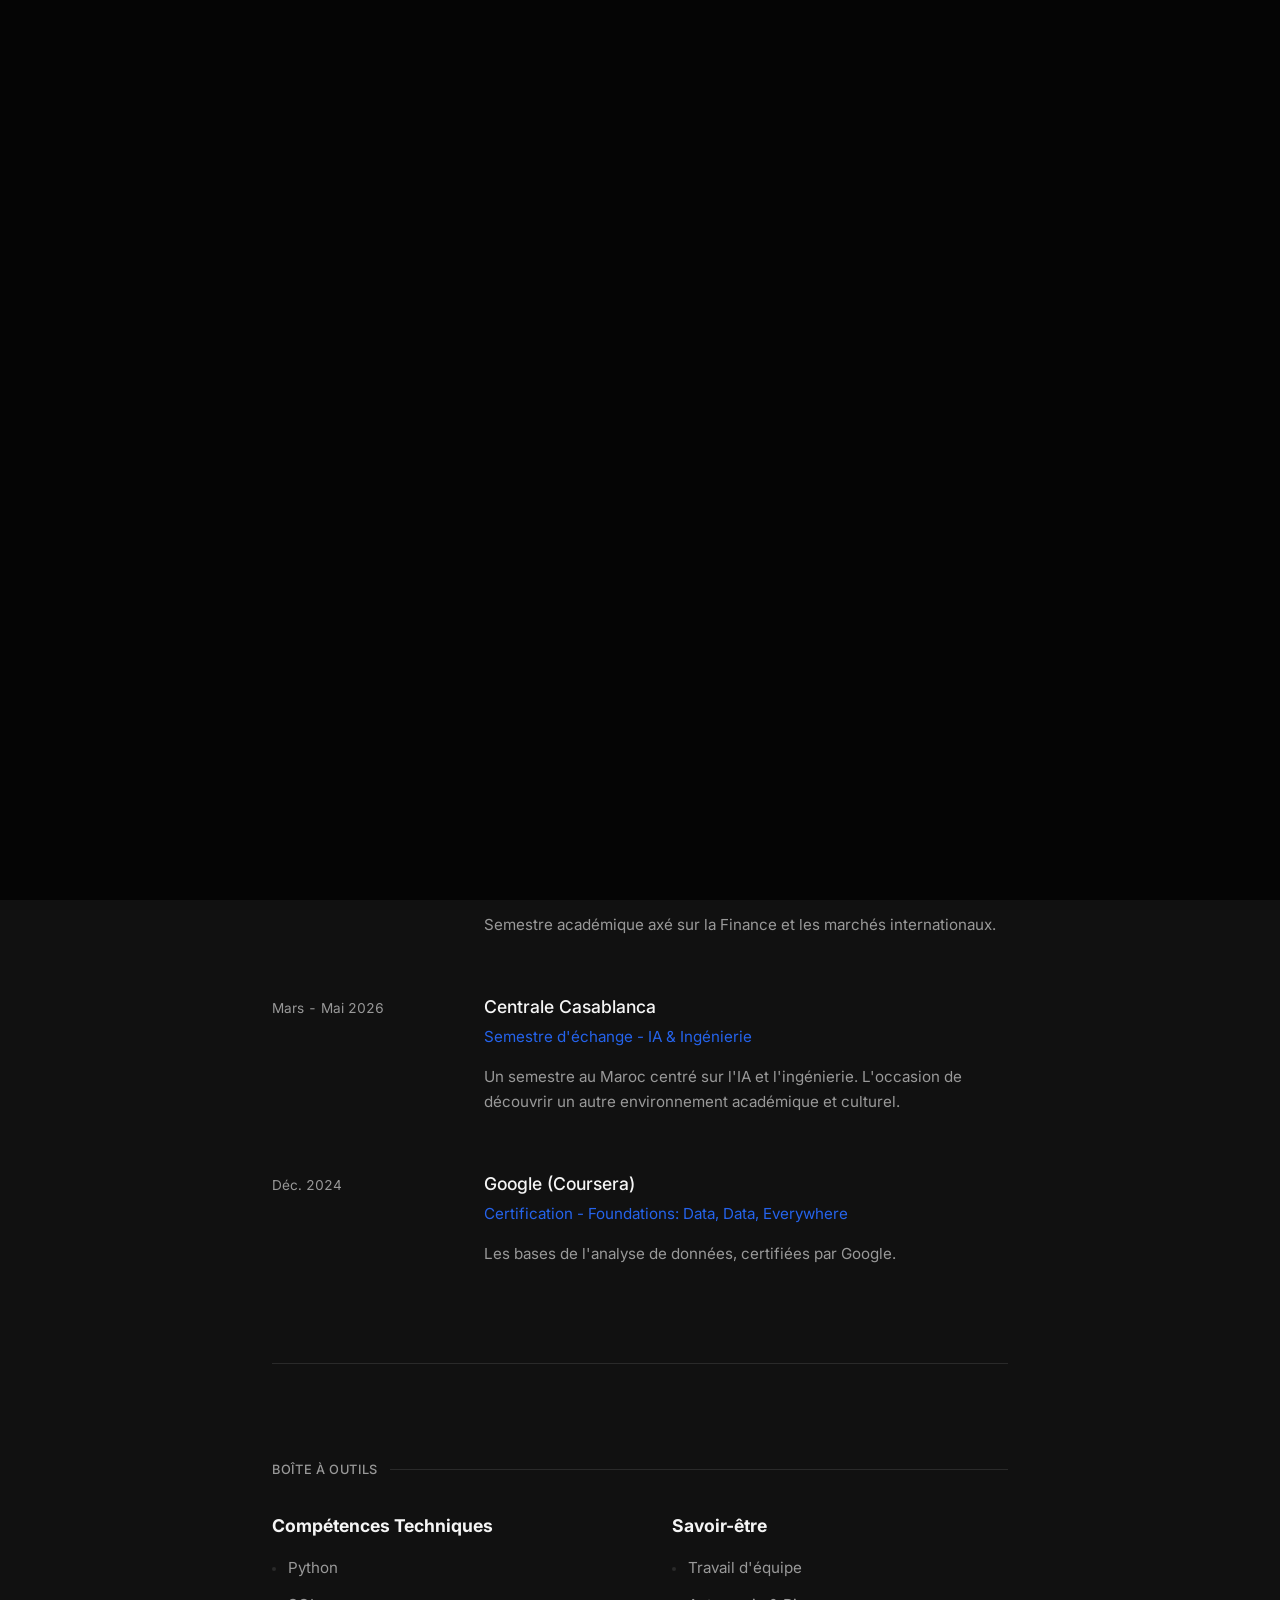
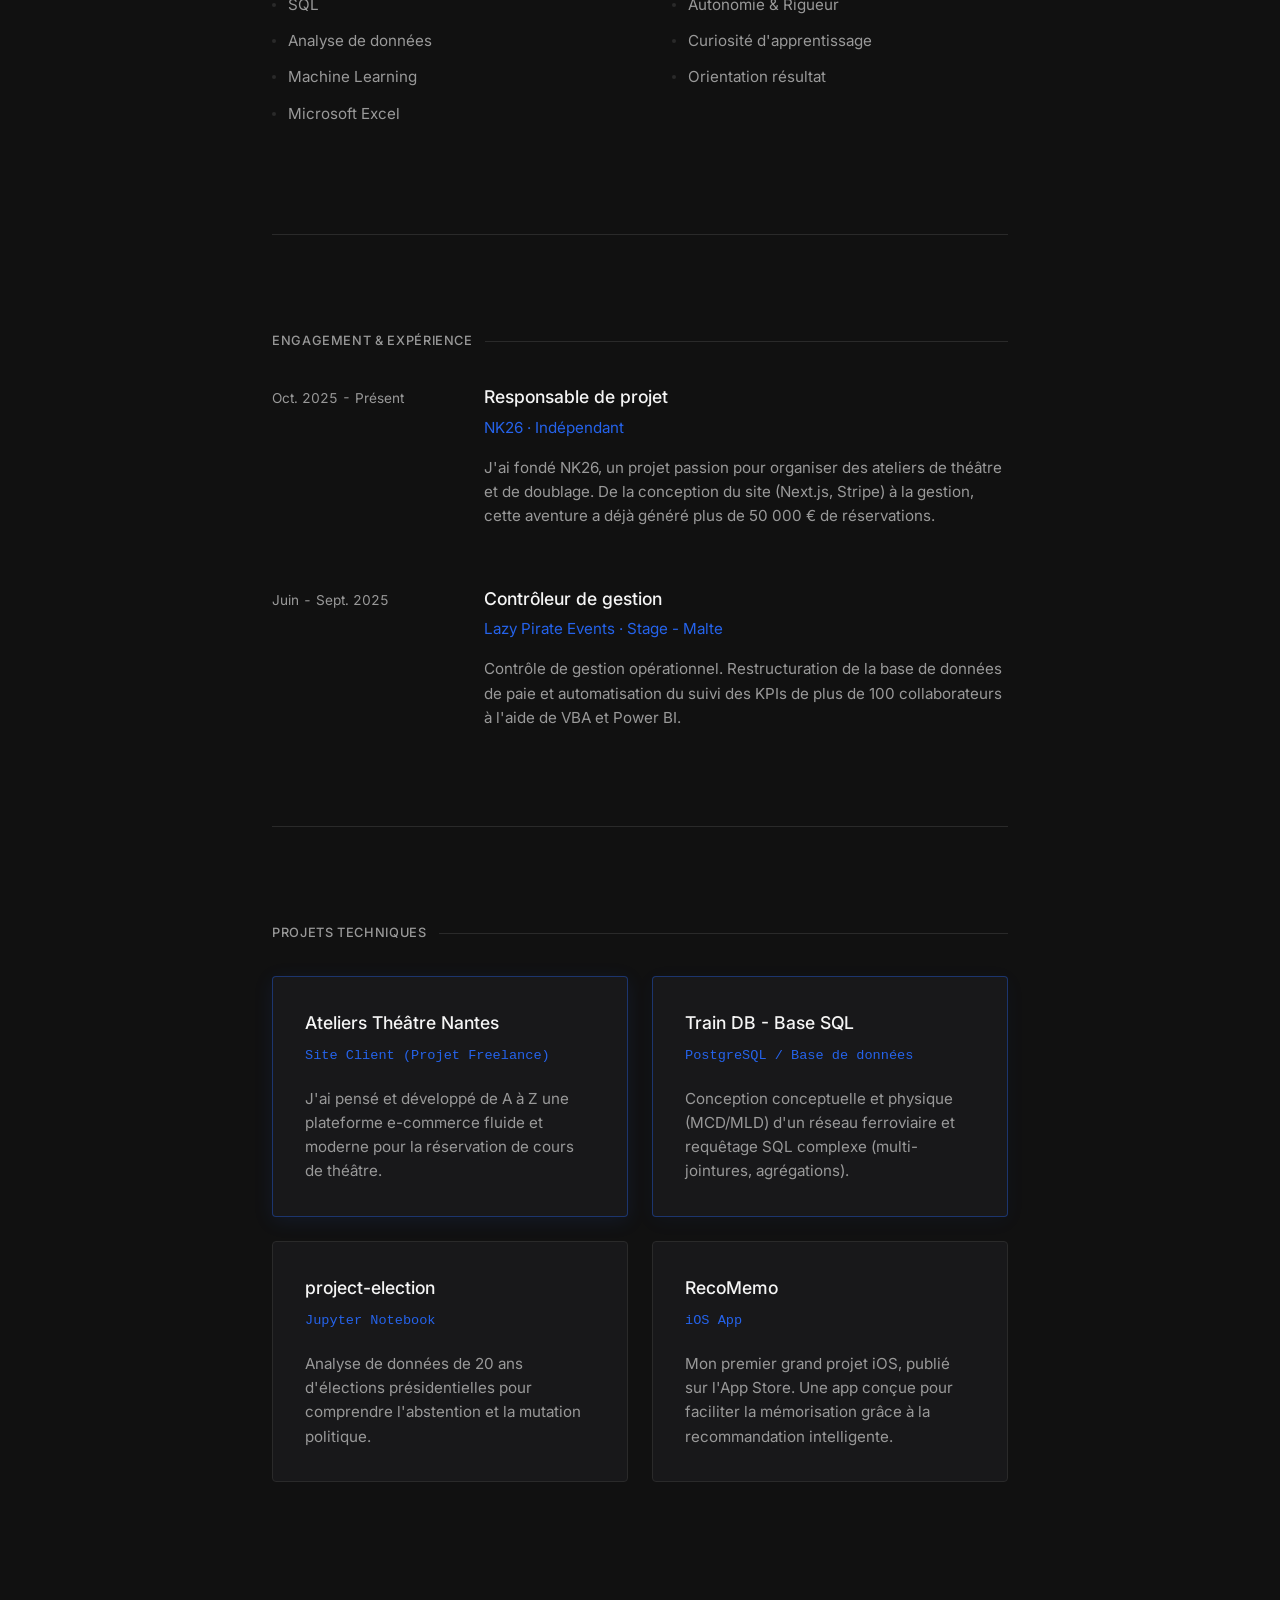
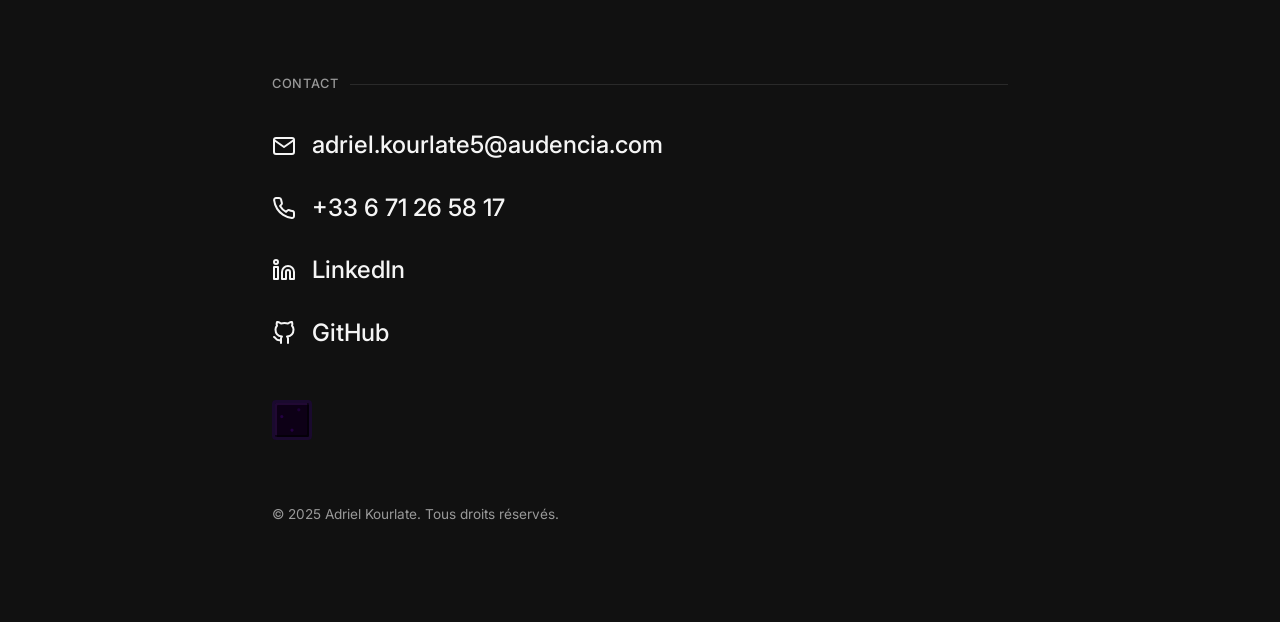
==== commit ef6fdda8: "Remove internship search badge and update contact CTA" ====
--- a/index.html
+++ b/index.html
@@ -77,12 +77,6 @@
                 <h1>Adriel Kourlate</h1>
                 <h2 class="subtitle i18n" data-fr="Étudiant en Data"
                     data-en="Data Student">Étudiant en Data</h2>
-                <div class="internship-badge i18n" 
-                     data-fr="🔍 Recherche de stage : Data Analyst / Data Modeler &bull; 3 à 4 mois (19 avril - 20 août) &bull; Paris / Nantes" 
-                     data-en="🔍 Seeking Internship: Data Analyst / Data Modeler &bull; 3 to 4 months (April 19 - Aug 20) &bull; Paris / Nantes">
-                     🔍 Recherche de stage : Data Analyst / Data Modeler &bull; 3 à 4 mois (19 avril - 20 août) &bull; Paris / Nantes
-                </div>
-
                 <p class="i18n"
                     data-fr="Étudiant en double cursus ingénierie et business, je me passionne pour le développement et l'analyse de données. J'aime créer des applications et explorer le potentiel de l'IA pour résoudre des problèmes concrets."
                     data-en="Dual-degree engineering and business student, passionate about development and data analysis. I love building apps and figuring out how AI can help solve real-world problems.">
@@ -90,9 +84,9 @@
                 </p>
 
                 <div class="hero-buttons">
-                    <a href="mailto:adriel.kourlate5@audencia.com" class="cta i18n" data-fr="Me contacter pour un stage"
-                        data-en="Contact me for an internship">
-                        Me contacter pour un stage
+                    <a href="mailto:adriel.kourlate5@audencia.com" class="cta i18n" data-fr="Me contacter"
+                        data-en="Contact me">
+                        Me contacter
                     </a>
                     <!-- CV Button -->
                     <a href="Adriel_KOURLATE_Resume.pdf" download class="cta cta-outline i18n" data-fr="Télécharger mon CV"
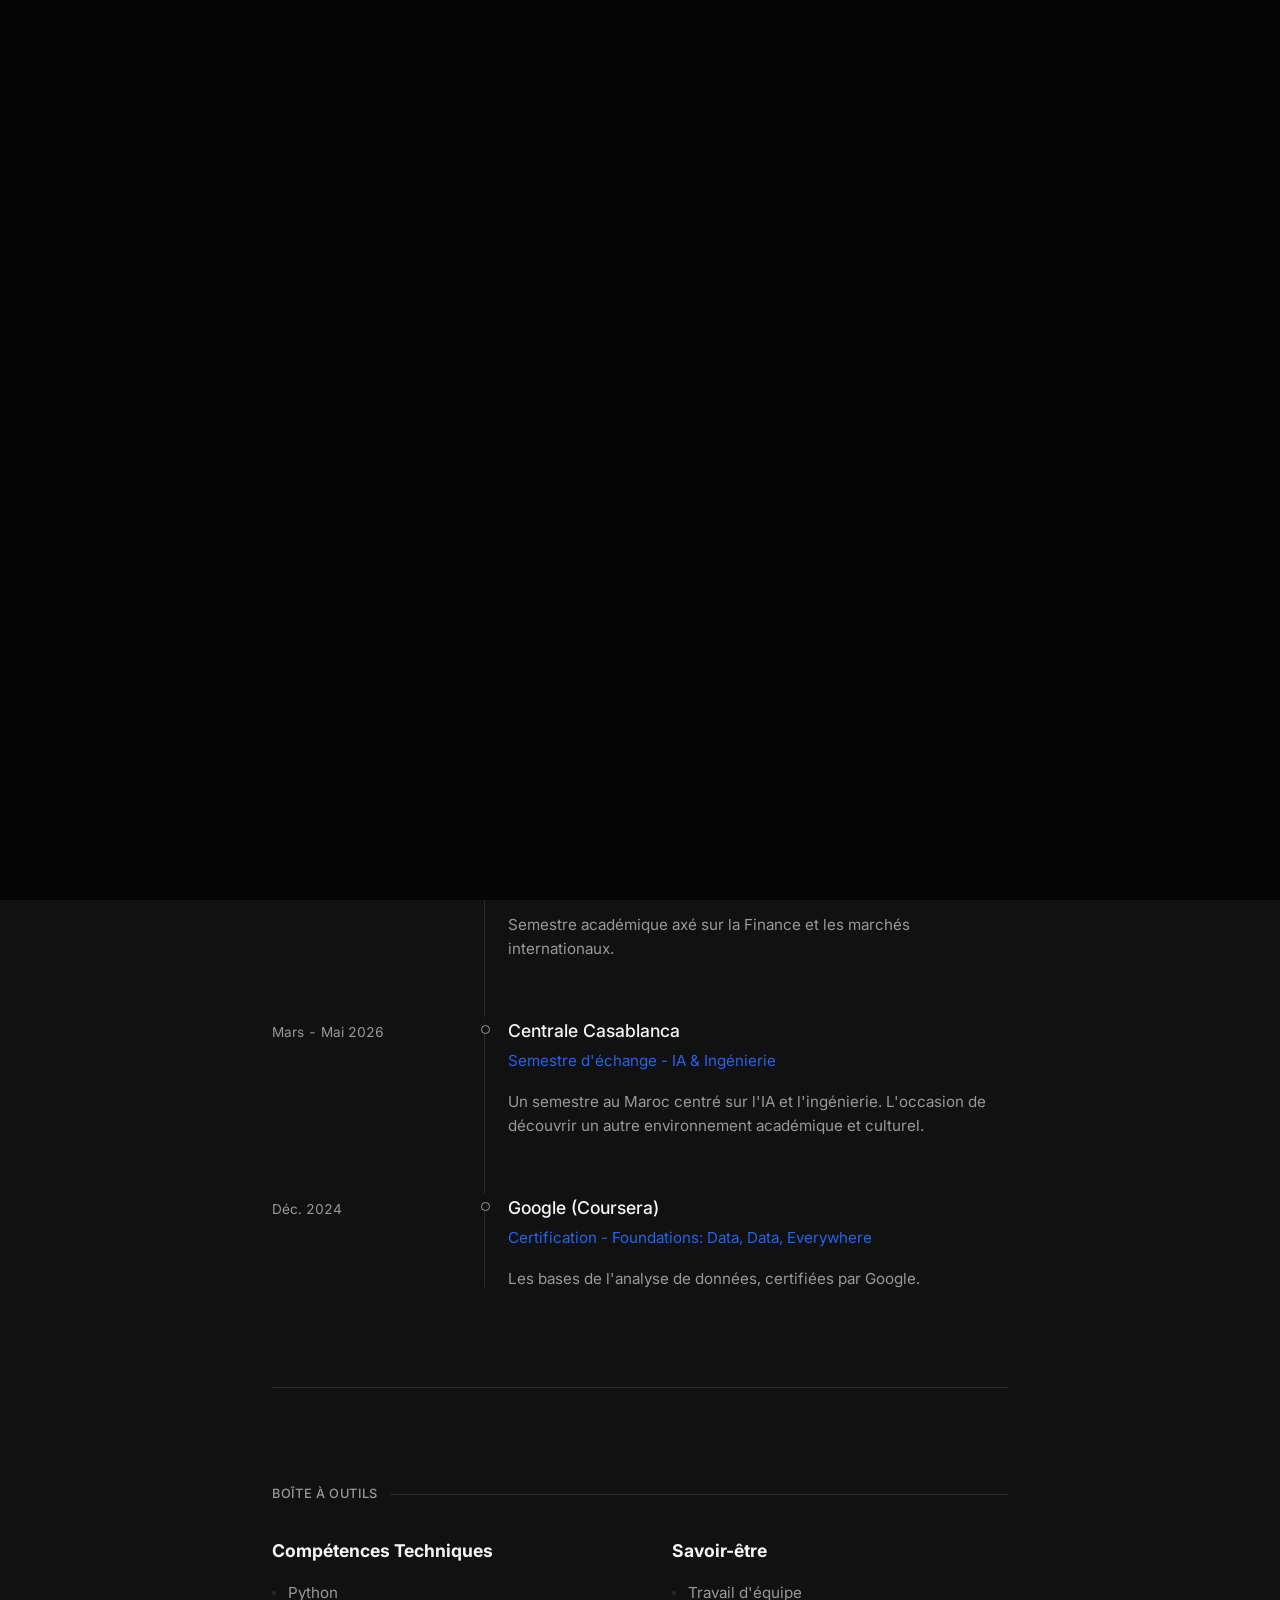
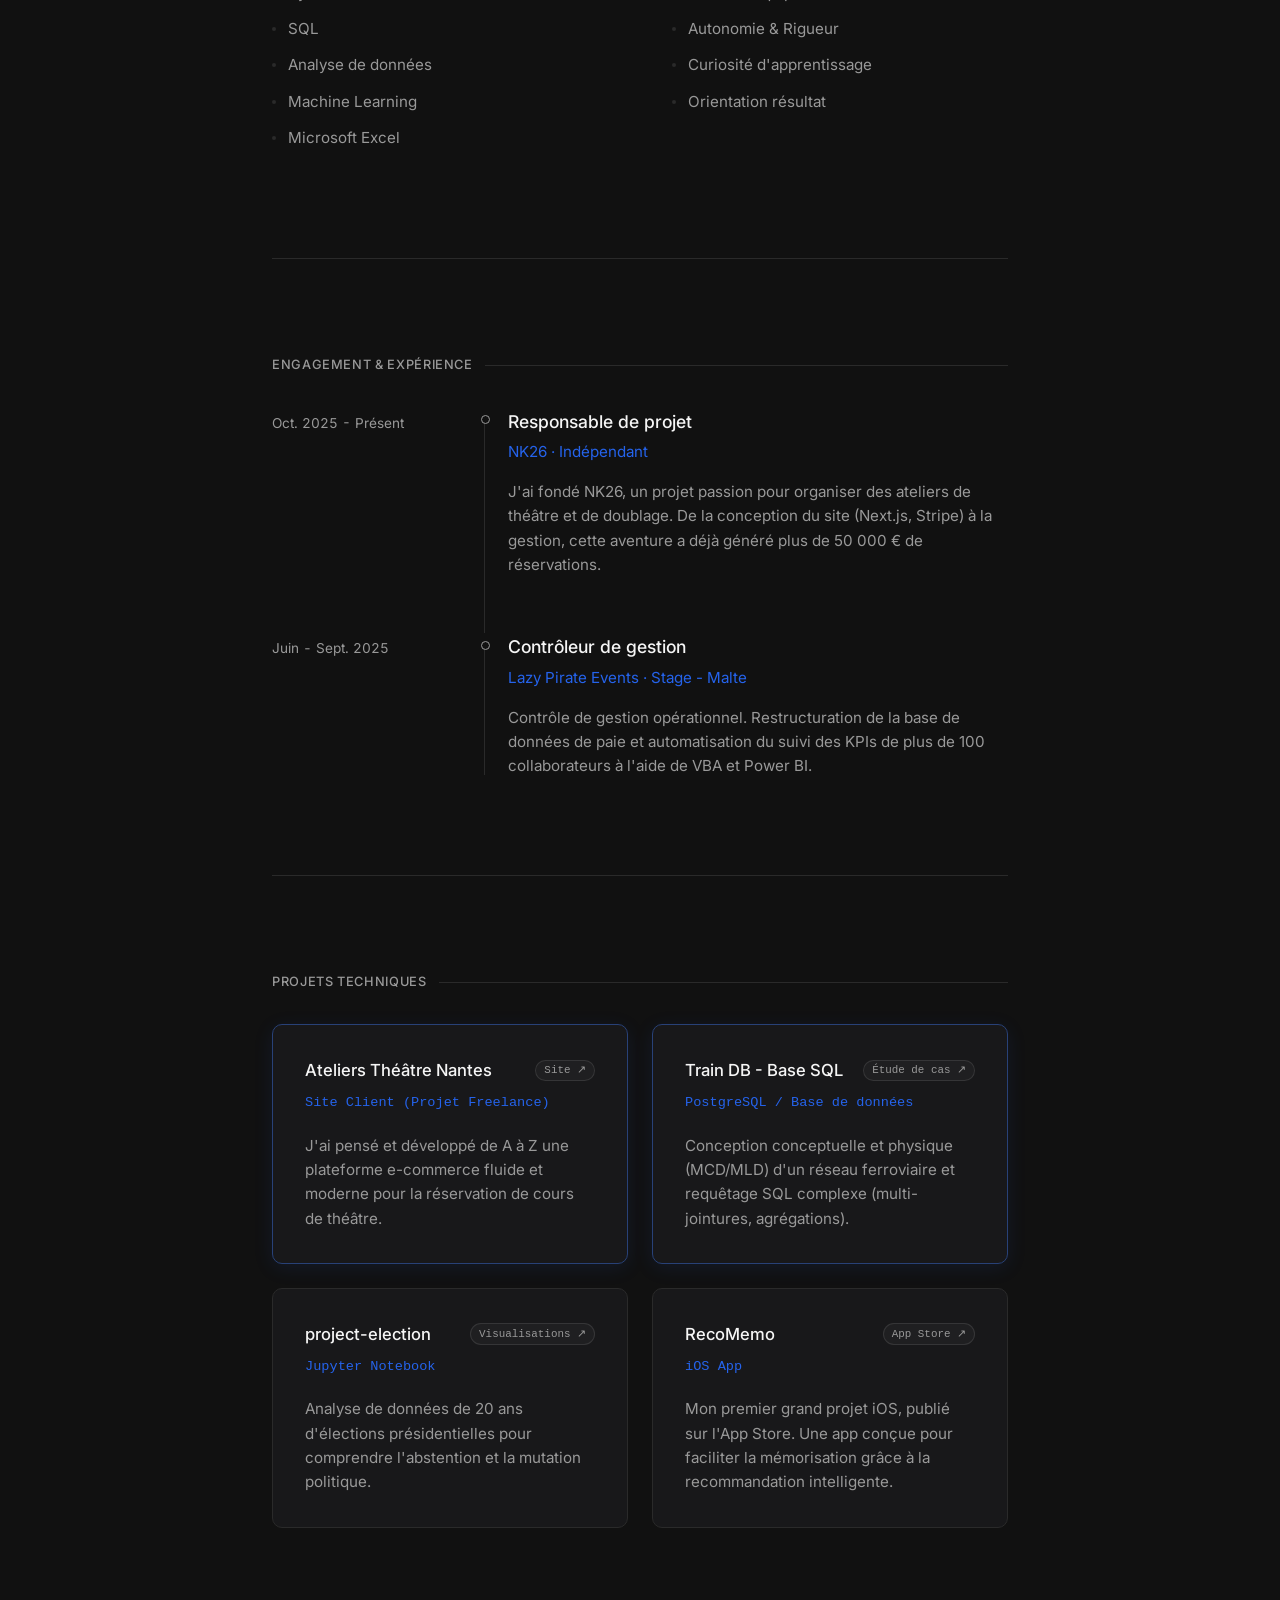
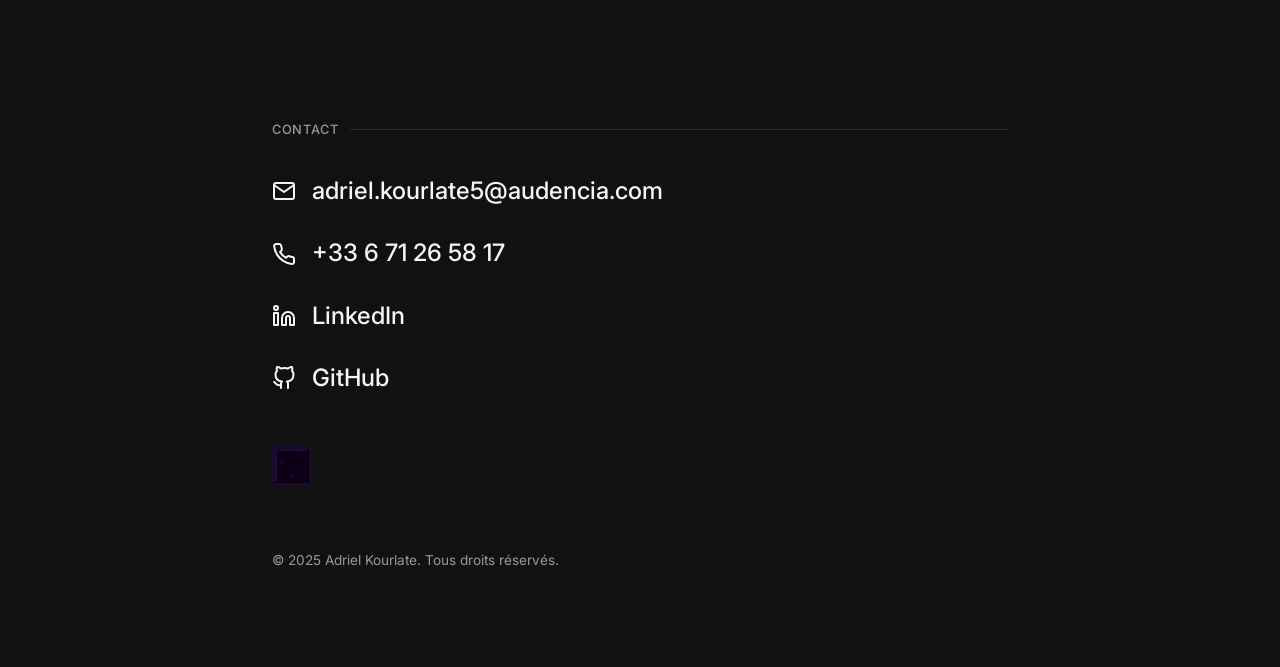
==== commit eb719a45: "feat(ux): add scroll-reactive shader, timeline spine, spotlight cards, and mobile iOS bottom-sheet U" ====
--- a/index.html
+++ b/index.html
@@ -3,7 +3,7 @@
 
 <head>
     <meta charset="UTF-8">
-    <meta name="viewport" content="width=device-width, initial-scale=1.0">
+    <meta name="viewport" content="width=device-width, initial-scale=1.0, viewport-fit=cover">
     <title>Adriel Kourlate</title>
     <link rel="stylesheet" href="style.css">
     <link rel="stylesheet" href="profile-card.css">
@@ -53,26 +53,40 @@
 
     <canvas id="bg-canvas"></canvas>
 
-    <header>
+    <header id="site-header">
         <div class="container">
-            <nav>
+            <nav aria-label="Navigation principale">
                 <a href="#" class="logo">Adriel<span>.</span></a>
+
+                <div class="island-status" id="island-status" role="button" tabindex="0" aria-label="Ouvrir la navigation">
+                    <span class="island-dot" aria-hidden="true"></span>
+                    <span class="island-section-wrap" id="island-section-wrap">
+                        <span class="island-index" id="island-index">00</span>
+                        <span class="island-sep" aria-hidden="true">·</span>
+                        <span class="island-section-name" id="island-section-name">Intro</span>
+                    </span>
+                    <span class="island-percent" id="island-percent">0%</span>
+                </div>
+
                 <div class="nav-links">
-                    <a href="#education" class="i18n" data-fr="Parcours" data-en="Education">Parcours</a>
-                    <a href="#skills" class="i18n" data-fr="Compétences" data-en="Skills">Compétences</a>
-                    <a href="#experience" class="i18n" data-fr="Expériences" data-en="Experience">Expériences</a>
-                    <a href="#projects" class="i18n" data-fr="Projets" data-en="Projects">Projets</a>
-                    <a href="#contact" class="i18n" data-fr="Contact" data-en="Contact">Contact</a>
-                    <button class="lang-btn" id="lang-toggle">EN</button>
+                    <a href="#education" class="i18n" data-section="education" data-fr="Parcours" data-en="Education">Parcours</a>
+                    <a href="#skills" class="i18n" data-section="skills" data-fr="Compétences" data-en="Skills">Compétences</a>
+                    <a href="#experience" class="i18n" data-section="experience" data-fr="Expériences" data-en="Experience">Expériences</a>
+                    <a href="#projects" class="i18n" data-section="projects" data-fr="Projets" data-en="Projects">Projets</a>
+                    <a href="#contact" class="i18n" data-section="contact" data-fr="Contact" data-en="Contact">Contact</a>
+                    <button class="lang-btn" id="lang-toggle" type="button">EN</button>
                 </div>
             </nav>
         </div>
+        <div class="island-progress-track" aria-hidden="true">
+            <div class="island-progress-bar" id="island-progress-bar"></div>
+        </div>
     </header>
 
     <main class="container">
 
         <!-- HERO -->
-        <section class="hero">
+        <section class="hero" id="hero">
             <div class="hero-content">
                 <h1>Adriel Kourlate</h1>
                 <h2 class="subtitle i18n" data-fr="Étudiant en Data"
@@ -236,9 +250,11 @@
 
             <div class="projects-grid">
 
-                <a href="https://ateliers-theatre-nantes.onrender.com/" target="_blank" class="project-card"
-                    style="border-color: rgba(37, 99, 235, 0.4); box-shadow: 0 4px 20px rgba(37, 99, 235, 0.1);">
-                    <h3>Ateliers Théâtre Nantes</h3>
+                <a href="https://ateliers-theatre-nantes.onrender.com/" target="_blank" class="project-card project-card--featured">
+                    <div class="project-card-top">
+                        <h3>Ateliers Théâtre Nantes</h3>
+                        <span class="project-badge" aria-hidden="true">Site ↗</span>
+                    </div>
                     <div class="subtitle i18n" data-fr="Site Client (Projet Freelance)"
                         data-en="Client Website (Freelance Project)">Site Client (Projet Freelance)</div>
                     <p class="i18n"
@@ -249,9 +265,11 @@
                 </a>
 
                 <!-- Train DB (Modal Trigger) -->
-                <div class="project-card modal-trigger" data-modal="modal-traindb"
-                    style="border-color: rgba(37, 99, 235, 0.4); box-shadow: 0 4px 20px rgba(37, 99, 235, 0.05); cursor: pointer;">
-                    <h3 class="i18n" data-fr="Train DB - Base SQL" data-en="Train DB - SQL Database">Train DB - Base SQL</h3>
+                <div class="project-card project-card--featured modal-trigger" data-modal="modal-traindb" role="button" tabindex="0">
+                    <div class="project-card-top">
+                        <h3 class="i18n" data-fr="Train DB - Base SQL" data-en="Train DB - SQL Database">Train DB - Base SQL</h3>
+                        <span class="project-badge project-badge--modal i18n" data-fr="Étude de cas ↗" data-en="Case Study ↗">Étude de cas ↗</span>
+                    </div>
                     <div class="subtitle i18n" data-fr="PostgreSQL / Base de données" data-en="PostgreSQL / Database">PostgreSQL / Base de données</div>
                     <p class="i18n"
                         data-fr="Conception conceptuelle et physique (MCD/MLD) d'un réseau ferroviaire et requêtage SQL complexe (multi-jointures, agrégations)."
@@ -261,8 +279,11 @@
                 </div>
 
                 <!-- Project Election (Modal Trigger) -->
-                <div class="project-card modal-trigger" data-modal="modal-election" style="cursor: pointer;">
-                    <h3>project-election</h3>
+                <div class="project-card modal-trigger" data-modal="modal-election" role="button" tabindex="0">
+                    <div class="project-card-top">
+                        <h3>project-election</h3>
+                        <span class="project-badge project-badge--modal i18n" data-fr="Visualisations ↗" data-en="Visualizations ↗">Visualisations ↗</span>
+                    </div>
                     <div class="subtitle">Jupyter Notebook</div>
                     <p class="i18n" data-fr="Analyse de données de 20 ans d'élections présidentielles pour comprendre l'abstention et la mutation politique."
                         data-en="Data analysis of 20 years of presidential elections to study voter turnout and political realignment.">
@@ -271,7 +292,10 @@
                 </div>
 
                 <a href="https://apps.apple.com/app/recomemo" target="_blank" class="project-card">
-                    <h3>RecoMemo</h3>
+                    <div class="project-card-top">
+                        <h3>RecoMemo</h3>
+                        <span class="project-badge" aria-hidden="true">App Store ↗</span>
+                    </div>
                     <div class="subtitle">iOS App</div>
                     <p class="i18n"
                         data-fr="Mon premier grand projet iOS, publié sur l'App Store. Une app conçue pour faciliter la mémorisation grâce à la recommandation intelligente."
--- a/style.css
+++ b/style.css
@@ -79,7 +79,7 @@
 }
 
 /* =========================================
-   NAVIGATION
+   NAVIGATION (Dynamic Island / GravityNotch)
    ========================================= */
 header {
     position: fixed;
@@ -88,20 +88,30 @@
     transform: translateX(-50%);
     width: 90%;
     max-width: 800px;
-    background-color: rgba(17, 17, 17, 0.4);
-    backdrop-filter: blur(16px) saturate(180%);
-    -webkit-backdrop-filter: blur(16px) saturate(180%);
+    background-color: rgba(17, 17, 17, 0.58);
+    backdrop-filter: blur(20px) saturate(180%);
+    -webkit-backdrop-filter: blur(20px) saturate(180%);
     z-index: 1000;
-    border: 1px solid rgba(255, 255, 255, 0.08);
+    border: 1px solid rgba(255, 255, 255, 0.09);
     border-radius: 50px;
     padding: 0.75rem 1.75rem;
-    box-shadow: 0 10px 40px rgba(0, 0, 0, 0.5);
-    transition: background-color 0.3s ease, border-color 0.3s ease;
-}
-
-header:hover {
-    background-color: rgba(22, 22, 22, 0.6);
-    border-color: rgba(255, 255, 255, 0.15);
+    box-shadow: inset 0 1px 0 rgba(255, 255, 255, 0.1), 0 12px 40px rgba(0, 0, 0, 0.55);
+    overflow: hidden;
+    transition:
+        max-width 0.36s cubic-bezier(0.22, 1, 0.36, 1),
+        padding 0.36s cubic-bezier(0.22, 1, 0.36, 1),
+        top 0.36s cubic-bezier(0.22, 1, 0.36, 1),
+        border-radius 0.36s cubic-bezier(0.22, 1, 0.36, 1),
+        background-color 0.25s ease,
+        border-color 0.25s ease,
+        box-shadow 0.25s ease;
+}
+
+header:hover,
+header.island-open {
+    background-color: rgba(20, 20, 22, 0.78);
+    border-color: rgba(255, 255, 255, 0.16);
+    box-shadow: inset 0 1px 0 rgba(255, 255, 255, 0.14), 0 16px 48px rgba(0, 0, 0, 0.65);
 }
 
 header .container {
@@ -110,36 +120,211 @@
 }
 
 nav {
+    position: relative;
     display: flex;
     justify-content: space-between;
     align-items: center;
+    min-height: 28px;
+    gap: 0.75rem;
 }
 
 .logo {
     font-size: 1.1rem;
     font-weight: 600;
+    letter-spacing: -0.02em;
     color: var(--text-primary);
     text-decoration: none;
+    flex-shrink: 0;
+    white-space: nowrap;
 }
 
 .logo span {
     color: var(--accent);
+    transition: color 0.3s ease;
 }
 
 .nav-links {
     display: flex;
-    gap: 2rem;
+    align-items: center;
+    gap: 1.75rem;
+    white-space: nowrap;
+    flex-shrink: 0;
+    opacity: 1;
+    visibility: visible;
+    transform: translateX(0) scale(1);
+    transition: opacity 0.22s ease 0.08s, transform 0.28s cubic-bezier(0.22, 1, 0.36, 1) 0.04s, visibility 0s linear 0s;
 }
 
 .nav-links a {
+    position: relative;
     color: var(--text-secondary);
     text-decoration: none;
     font-size: 0.9rem;
     transition: color 0.15s ease;
 }
 
-.nav-links a:hover {
-    color: var(--text-primary);
+.nav-links a:hover,
+.nav-links a.active-nav {
+    color: var(--text-primary);
+}
+
+.nav-links a.active-nav::after {
+    content: '';
+    position: absolute;
+    left: 50%;
+    bottom: -5px;
+    transform: translateX(-50%);
+    width: 4px;
+    height: 4px;
+    border-radius: 50%;
+    background-color: var(--accent);
+    box-shadow: 0 0 8px var(--accent);
+    transition: background-color 0.3s ease, box-shadow 0.3s ease;
+}
+
+/* Compact status indicator inside Dynamic Island */
+.island-status {
+    position: absolute;
+    right: 0;
+    top: 50%;
+    transform: translateY(-50%) scale(0.95);
+    display: flex;
+    align-items: center;
+    gap: 0.5rem;
+    opacity: 0;
+    visibility: hidden;
+    pointer-events: none;
+    white-space: nowrap;
+    cursor: pointer;
+    user-select: none;
+    transition: opacity 0.14s ease, transform 0.2s cubic-bezier(0.22, 1, 0.36, 1), visibility 0s linear 0.14s;
+}
+
+.island-dot {
+    width: 6px;
+    height: 6px;
+    border-radius: 50%;
+    background-color: var(--accent);
+    box-shadow: 0 0 8px var(--accent);
+    flex-shrink: 0;
+    transition: background-color 0.3s ease, box-shadow 0.3s ease;
+}
+
+.island-section-wrap {
+    display: inline-flex;
+    align-items: center;
+    gap: 0.35rem;
+    font-size: 0.82rem;
+    font-weight: 500;
+    letter-spacing: -0.01em;
+    color: var(--text-primary);
+}
+
+.island-index {
+    font-variant-numeric: tabular-nums;
+    font-size: 0.72rem;
+    color: var(--accent-hover);
+    transition: color 0.3s ease;
+}
+
+.island-sep {
+    color: rgba(255, 255, 255, 0.28);
+}
+
+.island-percent {
+    font-variant-numeric: tabular-nums;
+    font-size: 0.72rem;
+    font-weight: 500;
+    color: var(--text-secondary);
+    padding-left: 0.5rem;
+    margin-left: 0.1rem;
+    border-left: 1px solid rgba(255, 255, 255, 0.1);
+    min-width: 2.35rem;
+    text-align: right;
+}
+
+/* Hairline scroll progress track along bottom of island */
+.island-progress-track {
+    position: absolute;
+    left: 20px;
+    right: 20px;
+    bottom: 0;
+    height: 1.5px;
+    background: rgba(255, 255, 255, 0.06);
+    border-radius: 999px;
+    overflow: hidden;
+    pointer-events: none;
+    opacity: 0;
+    transition: opacity 0.25s ease;
+}
+
+.island-progress-bar {
+    height: 100%;
+    width: 0%;
+    background: linear-gradient(90deg, var(--accent), var(--accent-hover));
+    box-shadow: 0 0 8px var(--accent);
+    border-radius: 999px;
+    transition: width 0.08s linear, background 0.3s ease, box-shadow 0.3s ease;
+}
+
+/* Keep vertical position steady when expanding mid-scroll */
+header.island-compact {
+    top: 1.1rem;
+}
+
+/* Compact GravityNotch state when scrolled down (and not hovered/focused/opened) */
+header.island-compact:not(.island-open):not(:focus-within) {
+    max-width: 350px;
+    padding: 0.55rem 1.2rem;
+    background-color: rgba(14, 14, 16, 0.84);
+    border-color: rgba(255, 255, 255, 0.13);
+    box-shadow: inset 0 1px 0 rgba(255, 255, 255, 0.14), 0 14px 36px rgba(0, 0, 0, 0.65);
+}
+
+header.island-compact:not(.island-open):not(:focus-within) .nav-links {
+    position: absolute;
+    right: 0;
+    opacity: 0;
+    visibility: hidden;
+    pointer-events: none;
+    transform: translateX(6px) scale(0.96);
+    transition: opacity 0.12s ease, transform 0.16s ease, visibility 0s linear 0.12s;
+}
+
+header.island-compact:not(.island-open):not(:focus-within) .island-status {
+    position: static;
+    transform: translateY(0) scale(1);
+    opacity: 1;
+    visibility: visible;
+    pointer-events: auto;
+    transition: opacity 0.22s ease 0.08s, transform 0.28s cubic-bezier(0.22, 1, 0.36, 1) 0.04s, visibility 0s linear 0s;
+}
+
+header.island-compact .island-progress-track {
+    opacity: 1;
+}
+
+header:active {
+    transform: translateX(-50%) scale(0.99);
+}
+
+@media (prefers-reduced-motion: reduce) {
+    header,
+    .nav-links,
+    .island-status,
+    .island-progress-bar,
+    .island-progress-track,
+    .project-card,
+    .project-card::before,
+    .project-badge,
+    .entry-details::before,
+    .entry-details::after {
+        transition: none !important;
+    }
+
+    .project-dialog[open] {
+        animation: none !important;
+    }
 }
 
 /* =========================================
@@ -264,7 +449,7 @@
 }
 
 /* =========================================
-   EXPERIENCE / EDUCATION LIST
+   EXPERIENCE / EDUCATION LIST (Scroll Timeline)
    ========================================= */
 .entry {
     margin-bottom: 3.5rem;
@@ -282,6 +467,58 @@
     font-size: 0.85rem;
     color: var(--text-secondary);
     font-variant-numeric: tabular-nums;
+    transition: color 0.25s ease;
+}
+
+.entry.is-in-focus .entry-date,
+.entry:hover .entry-date {
+    color: var(--text-primary);
+}
+
+.entry-details {
+    position: relative;
+    padding-left: 1.5rem;
+}
+
+.entry-details::before {
+    content: '';
+    position: absolute;
+    left: 0;
+    top: 0.55rem;
+    bottom: -3.5rem;
+    width: 1px;
+    background-color: var(--border-color);
+    transition: background-color 0.35s ease;
+}
+
+.entry:last-child .entry-details::before {
+    bottom: 0.25rem;
+}
+
+.entry-details::after {
+    content: '';
+    position: absolute;
+    left: -3px;
+    top: 0.48rem;
+    width: 7px;
+    height: 7px;
+    border-radius: 50%;
+    background-color: var(--bg-main);
+    border: 1.5px solid var(--text-secondary);
+    transition: transform 0.25s cubic-bezier(0.22, 1, 0.36, 1), border-color 0.25s ease, background-color 0.25s ease, box-shadow 0.25s ease;
+}
+
+.entry.is-in-focus .entry-details::before,
+.entry:hover .entry-details::before {
+    background-color: color-mix(in srgb, var(--accent) 45%, var(--border-color));
+}
+
+.entry.is-in-focus .entry-details::after,
+.entry:hover .entry-details::after {
+    background-color: var(--accent);
+    border-color: var(--accent);
+    box-shadow: 0 0 10px var(--accent);
+    transform: scale(1.2);
 }
 
 .entry-details h3 {
@@ -343,7 +580,7 @@
 }
 
 /* =========================================
-   PROJECTS
+   PROJECTS (Spotlight & Interactive Focus)
    ========================================= */
 .projects-grid {
     display: grid;
@@ -352,25 +589,94 @@
 }
 
 .project-card {
+    position: relative;
+    overflow: hidden;
     display: block;
     text-decoration: none;
     background-color: var(--bg-card);
     border: 1px solid var(--border-color);
     padding: 2rem;
-    border-radius: 4px;
-    transition: border-color 0.2s ease, background-color 0.2s ease;
-}
-
-.project-card:hover {
+    border-radius: 10px;
+    cursor: pointer;
+    transition: border-color 0.25s ease, background-color 0.25s ease, box-shadow 0.25s ease, transform 0.16s cubic-bezier(0.22, 1, 0.36, 1);
+}
+
+.project-card--featured {
+    border-color: color-mix(in srgb, var(--accent) 40%, var(--border-color));
+    box-shadow: 0 4px 20px color-mix(in srgb, var(--accent) 10%, transparent);
+}
+
+.project-card::before {
+    content: '';
+    position: absolute;
+    inset: 0;
+    background: radial-gradient(
+        380px circle at var(--mouse-x, 50%) var(--mouse-y, 20%),
+        color-mix(in srgb, var(--accent) 16%, transparent),
+        transparent 70%
+    );
+    opacity: 0;
+    transition: opacity 0.3s ease;
+    pointer-events: none;
+}
+
+.project-card > * {
+    position: relative;
+    z-index: 1;
+}
+
+.project-card:hover,
+.project-card.is-in-focus {
     border-color: var(--accent);
-    background-color: #1a1a1c;
+    background-color: #1a1a1d;
+    box-shadow: 0 10px 30px color-mix(in srgb, var(--accent) 14%, transparent);
+}
+
+.project-card:hover::before,
+.project-card.is-in-focus::before {
+    opacity: 1;
+}
+
+.project-card:active,
+.cta:active,
+.contact-link:active {
+    transform: scale(0.985);
+}
+
+.project-card-top {
+    display: flex;
+    align-items: center;
+    justify-content: space-between;
+    gap: 0.5rem;
+    margin-bottom: 0.5rem;
 }
 
 .project-card h3 {
-    font-size: 1.1rem;
+    font-size: 1.04rem;
     font-weight: 500;
     color: var(--text-primary);
-    margin-bottom: 0.5rem;
+    margin-bottom: 0;
+}
+
+.project-badge {
+    flex-shrink: 0;
+    font-size: 0.68rem;
+    font-family: monospace;
+    line-height: 1.2;
+    padding: 0.2rem 0.5rem;
+    border-radius: 999px;
+    border: 1px solid rgba(255, 255, 255, 0.1);
+    background: rgba(255, 255, 255, 0.03);
+    color: var(--text-secondary);
+    white-space: nowrap;
+    transition: all 0.22s cubic-bezier(0.22, 1, 0.36, 1);
+}
+
+.project-card:hover .project-badge,
+.project-card.is-in-focus .project-badge {
+    border-color: color-mix(in srgb, var(--accent) 60%, transparent);
+    background: color-mix(in srgb, var(--accent) 16%, transparent);
+    color: var(--text-primary);
 }
 
 .project-card .subtitle {
@@ -526,17 +832,46 @@
    RESPONSIVE
    ========================================= */
 @media (max-width: 768px) {
+    .container {
+        padding: 0 1.25rem;
+    }
+
+    section {
+        padding: 4rem 0;
+    }
+
+    footer {
+        padding: 4rem 0 5rem 0;
+    }
+
     header {
-        top: 0.5rem;
-        width: 95%;
-        padding: 0.75rem 1rem;
-        border-radius: 20px;
+        top: 0.65rem;
+        width: 94%;
+        padding: 0.55rem 0.9rem;
+        border-radius: 22px;
+    }
+
+    header.island-compact {
+        top: 0.75rem;
+    }
+
+    header.island-compact:not(.island-open):not(:focus-within) {
+        width: 94%;
+        max-width: 315px;
+        padding: 0.5rem 1rem;
+        border-radius: 50px;
     }
 
     nav {
         flex-direction: column;
+        gap: 0.65rem;
+        width: 100%;
+    }
+
+    header.island-compact:not(.island-open):not(:focus-within) nav {
+        flex-direction: row;
+        justify-content: space-between;
         gap: 0.75rem;
-        width: 100%;
     }
 
     .nav-links {
@@ -544,7 +879,13 @@
         flex-wrap: wrap;
         justify-content: center;
         width: 100%;
-        gap: 0.5rem 0.8rem;
+        gap: 0.35rem 0.55rem;
+        white-space: normal;
+    }
+
+    header.island-compact:not(.island-open):not(:focus-within) .nav-links {
+        width: auto;
+        white-space: nowrap;
     }
 
     .nav-links::-webkit-scrollbar {
@@ -552,13 +893,25 @@
     }
 
     .nav-links a {
-        font-size: 0.75rem;
+        font-size: 0.72rem;
+        padding: 0.15rem 0.05rem;
+    }
+
+    .nav-links .lang-btn {
+        padding: 0.12rem 0.45rem;
+        font-size: 0.7rem;
+    }
+
+    .nav-links a.active-nav::after {
+        bottom: -3px;
+        width: 3px;
+        height: 3px;
     }
 
     .hero {
         flex-direction: column;
         gap: 0;
-        padding: 9rem 1rem 3rem 1rem;
+        padding: 8.75rem 0.5rem 2.5rem 0.5rem;
         text-align: center;
     }
     
@@ -568,17 +921,26 @@
 
     .hero h1 {
         order: 1;
-        font-size: 2.2rem;
+        font-size: clamp(1.65rem, 6.8vw, 2.2rem);
+        white-space: nowrap;
+        min-height: 1.25em;
+        display: flex;
+        align-items: center;
+        justify-content: center;
+        width: 100%;
+        margin-bottom: 0.75rem;
     }
     .hero .subtitle {
         order: 2;
     }
     .hero p {
         order: 3;
+        font-size: 0.95rem;
+        margin-bottom: 1.5rem;
     }
     .pc-card-wrapper {
         order: 4;
-        margin: 1.5rem auto 4rem auto;
+        margin: 1.25rem auto 2.5rem auto;
     }
     .hero-buttons {
         order: 5;
@@ -586,23 +948,69 @@
         width: 100%;
         display: flex;
         flex-wrap: wrap;
-        gap: 1rem;
-    }
-    
+        gap: 0.85rem;
+    }
+
     .entry {
+        position: relative;
         grid-template-columns: 1fr;
-        gap: 0.5rem;
-        margin-bottom: 2.5rem;
-    }
-    
+        gap: 0.35rem;
+        margin-bottom: 2.25rem;
+        padding-left: 1.25rem;
+    }
+
+    .entry-details {
+        position: static;
+        padding-left: 0;
+    }
+
+    .entry-details::before {
+        top: 0.45rem;
+        bottom: -2.25rem;
+    }
+
+    .entry:last-child .entry-details::before {
+        bottom: 0.25rem;
+    }
+
+    .entry-details::after {
+        top: 0.42rem;
+    }
+
     .skills-grid, .projects-grid {
         grid-template-columns: 1fr;
-        gap: 2rem;
+        gap: 1.25rem;
+    }
+
+    .project-card {
+        padding: 1.4rem;
+    }
+
+    .contact-wrap {
+        gap: 0.75rem;
     }
 
     .contact-link {
-        font-size: 1.1rem;
+        font-size: 1rem;
+        width: 100%;
+        padding: 0.8rem 1rem;
+        background: rgba(255, 255, 255, 0.02);
+        border: 1px solid var(--border-color);
+        border-radius: 12px;
         word-break: break-word;
+    }
+
+    .contact-link svg {
+        width: 20px;
+        height: 20px;
+        flex-shrink: 0;
+    }
+}
+
+@media (max-width: 480px) {
+    .hero-buttons .cta {
+        width: 100%;
+        max-width: 280px;
     }
 }
 
@@ -839,15 +1247,41 @@
     line-height: 1.3;
 }
 
-/* Responsive layout for dialogs */
+/* Responsive layout for dialogs (iOS Bottom Sheet) */
 @media (max-width: 768px) {
+    .project-dialog {
+        width: 100%;
+        max-width: 100%;
+        margin: auto 0 0 0;
+        max-height: 88dvh;
+        border-radius: 22px 22px 0 0;
+        border-left: none;
+        border-right: none;
+        border-bottom: none;
+    }
+    .project-dialog[open] {
+        animation: dialogSheetUp 0.34s cubic-bezier(0.22, 1, 0.36, 1) forwards;
+    }
     .dialog-content {
-        padding: 1.5rem;
+        padding: 1.25rem 1.25rem calc(1.75rem + env(safe-area-inset-bottom, 0px)) 1.25rem;
+    }
+    .dialog-content::before {
+        content: '';
+        display: block;
+        width: 38px;
+        height: 4px;
+        border-radius: 999px;
+        background: rgba(255, 255, 255, 0.22);
+        margin: -0.25rem auto 1.15rem auto;
     }
     .dialog-close {
-        top: 1rem;
-        right: 1rem;
+        top: 1.15rem;
+        right: 1.15rem;
         font-size: 1.75rem;
+    }
+    .dialog-header h3 {
+        font-size: 1.35rem;
+        padding-right: 2rem;
     }
     .dialog-body {
         grid-template-columns: 1fr;
@@ -859,6 +1293,17 @@
     }
     .gallery-item img {
         aspect-ratio: auto;
+    }
+}
+
+@keyframes dialogSheetUp {
+    from {
+        opacity: 0;
+        transform: translateY(100%);
+    }
+    to {
+        opacity: 1;
+        transform: translateY(0);
     }
 }
 
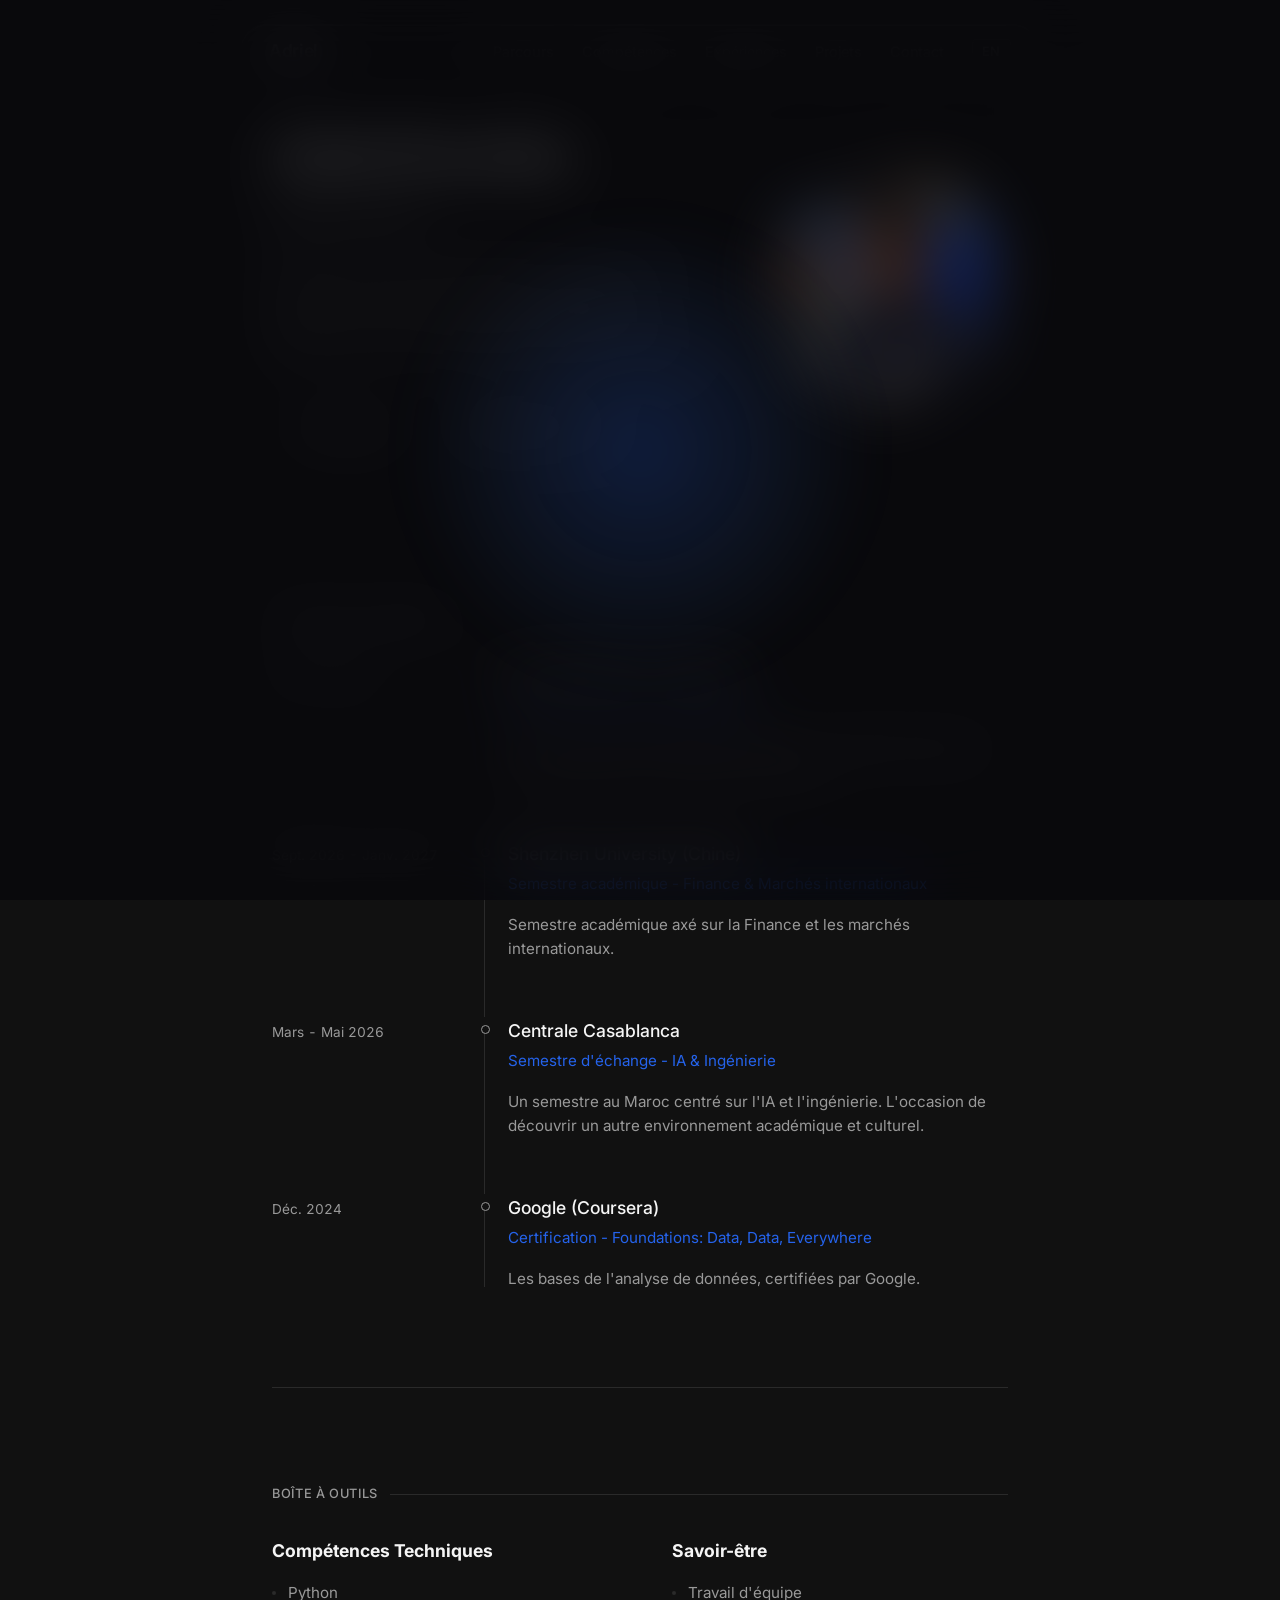
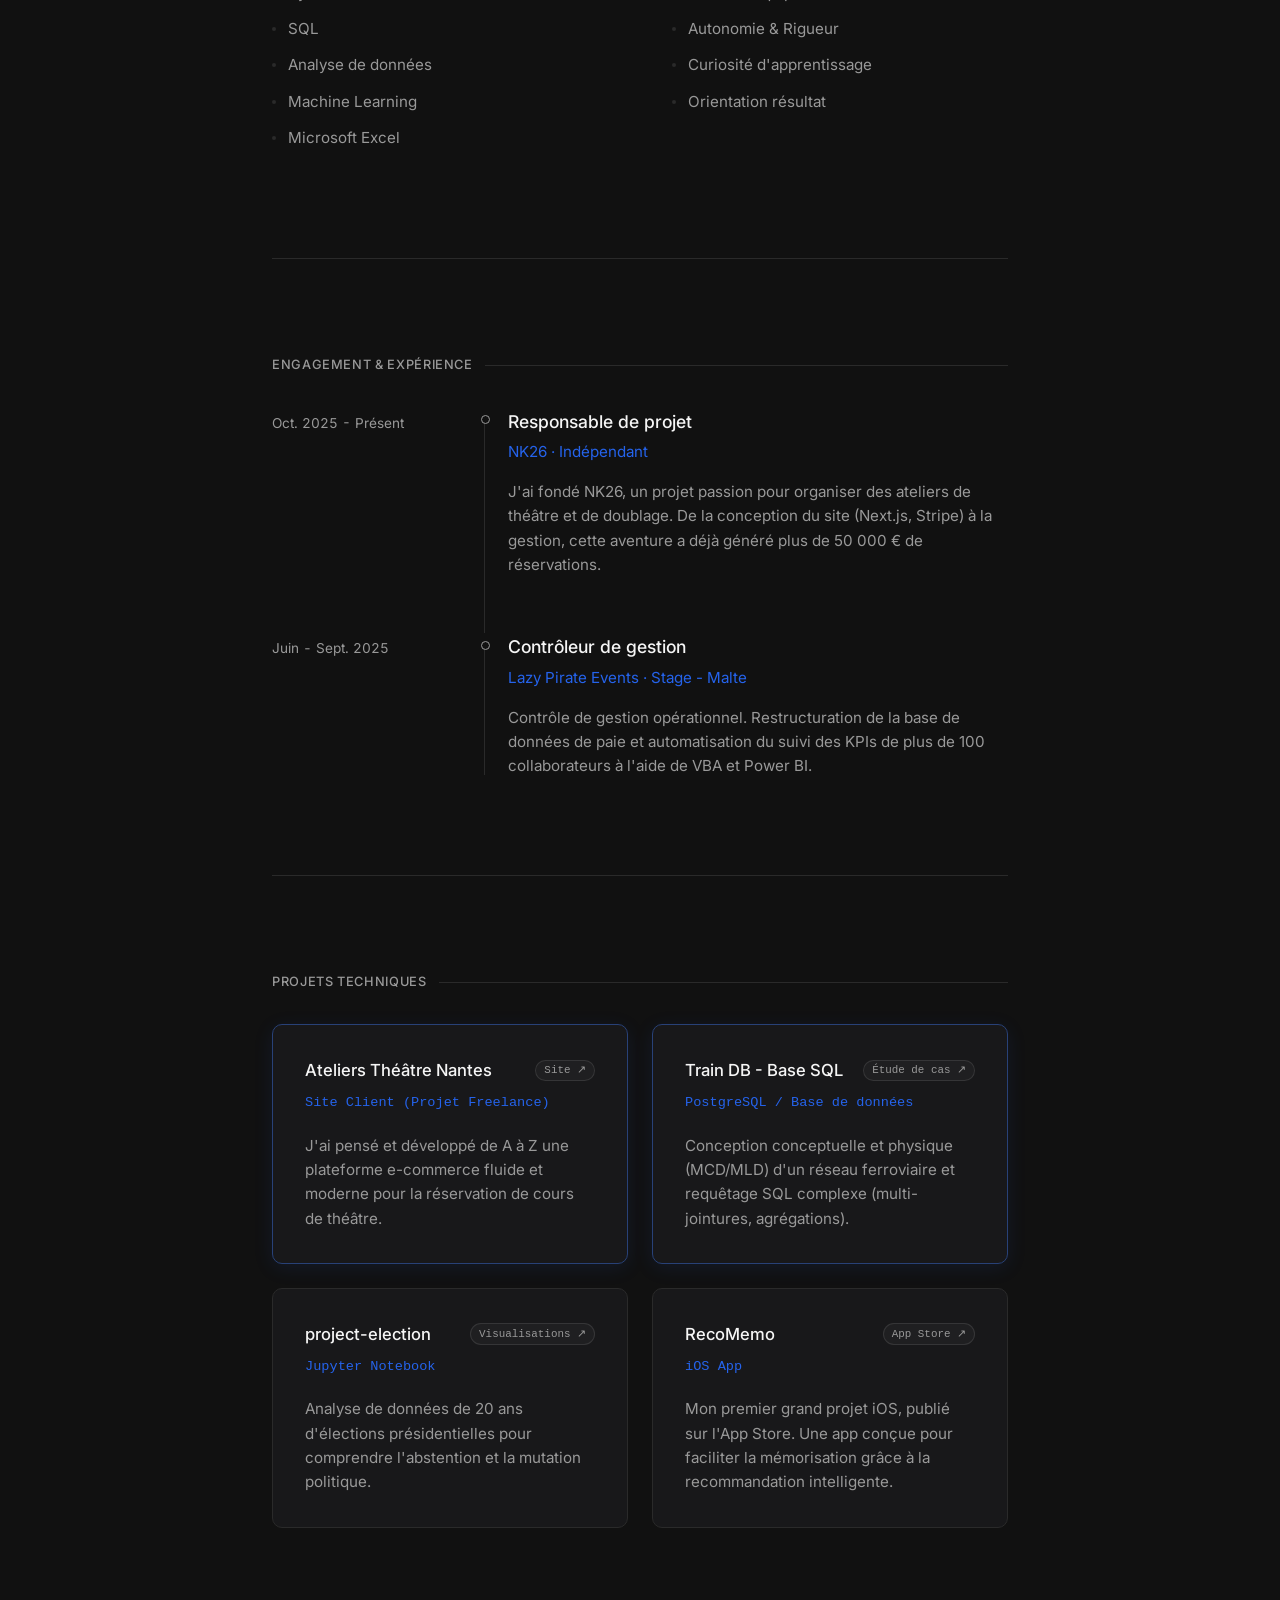
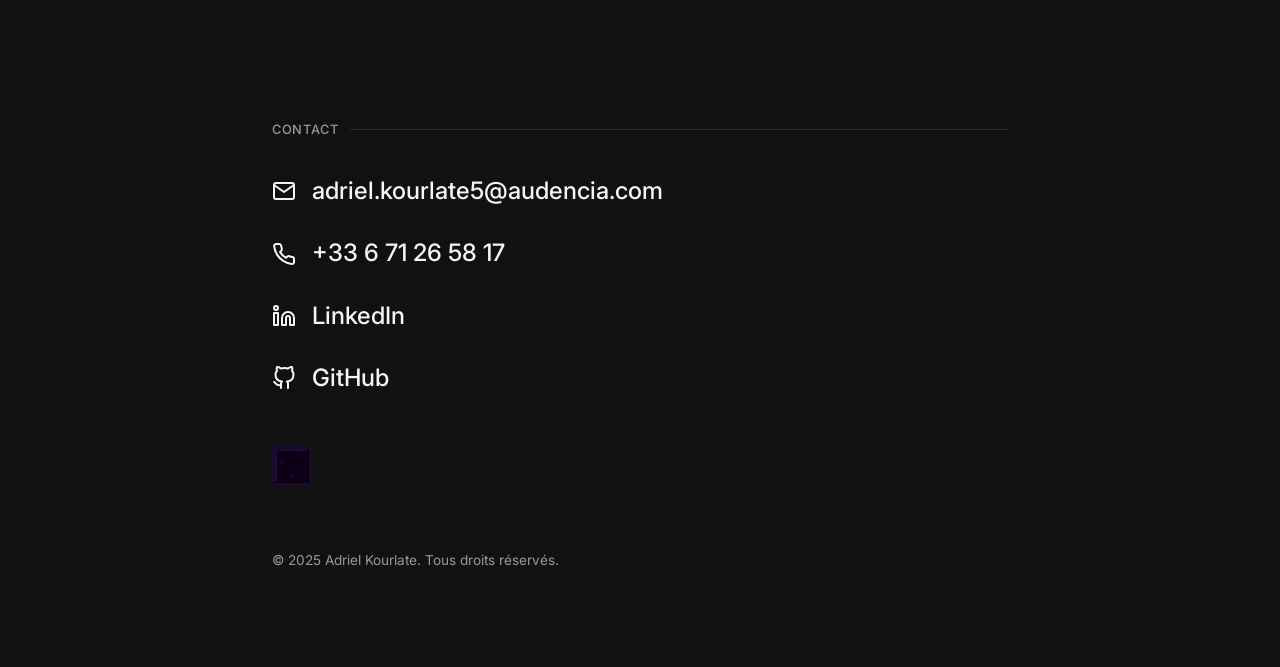
==== commit 8df1ce91: "feat(preloader): liquid glass dynamic island intro morphing into navbar" ====
--- a/index.html
+++ b/index.html
@@ -43,11 +43,21 @@
 </head>
 
 <body>
-    <!-- PRELOADER -->
-    <div id="preloader">
-        <div class="preloader-content">
-            <span class="preloader-text">Adriel Kourlate</span>
-            <div class="preloader-line"></div>
+    <!-- PRELOADER (Liquid Glass & Morphing Dynamic Island) -->
+    <div id="preloader" aria-hidden="true">
+        <div class="preloader-glow"></div>
+        <div class="preloader-island" id="preloader-island">
+            <div class="preloader-island-top">
+                <span class="preloader-brand">Adriel Kourlate<span class="preloader-dot">.</span></span>
+                <span class="preloader-counter" id="preloader-counter">00%</span>
+            </div>
+            <div class="preloader-meta">
+                <span class="preloader-status-dot"></span>
+                <span class="preloader-role">Data Science · Quant ML · AI</span>
+            </div>
+            <div class="preloader-track">
+                <div class="preloader-bar" id="preloader-bar"></div>
+            </div>
         </div>
     </div>
 
--- a/style.css
+++ b/style.css
@@ -5,7 +5,8 @@
     --bg-card: #18181A;
     --text-primary: #f5f5f5;
     --text-secondary: #999999;
-    --accent: #2563eb; /* Bleu nuit/roi dynamique */
+    --accent: #2563eb;
+    /* Bleu nuit/roi dynamique */
     --accent-hover: #3b82f6;
     --border-color: #2a2a2a;
 }
@@ -19,7 +20,8 @@
 
 html {
     scroll-behavior: smooth;
-    background-color: var(--bg-main); /* FIX: Empêche le navigateur de mettre un fond blanc par défaut */
+    background-color: var(--bg-main);
+    /* FIX: Empêche le navigateur de mettre un fond blanc par défaut */
 }
 
 body {
@@ -38,7 +40,8 @@
     height: 100vh;
     z-index: -1;
     pointer-events: none;
-    opacity: 0.3; /* Laisse transparaître le fond noir avec de belles vagues bleues */
+    opacity: 0.3;
+    /* Laisse transparaître le fond noir avec de belles vagues bleues */
 }
 
 /* =========================================
@@ -155,6 +158,12 @@
     transition: opacity 0.22s ease 0.08s, transform 0.28s cubic-bezier(0.22, 1, 0.36, 1) 0.04s, visibility 0s linear 0s;
 }
 
+.nav-links .lang-btn {
+    min-width: 2.3rem;
+    text-align: center;
+    flex-shrink: 0;
+}
+
 .nav-links a {
     position: relative;
     color: var(--text-secondary);
@@ -309,6 +318,7 @@
 }
 
 @media (prefers-reduced-motion: reduce) {
+
     header,
     .nav-links,
     .island-status,
@@ -334,7 +344,8 @@
     display: flex;
     gap: 4rem;
     align-items: center;
-    padding: 8rem 0 4rem 0; /* Reduced bottom padding so it's less low before education */
+    padding: 8rem 0 4rem 0;
+    /* Reduced bottom padding so it's less low before education */
     border-bottom: none;
 }
 
@@ -345,7 +356,8 @@
 .hero-photo {
     width: 240px;
     height: 240px;
-    border-radius: 50%; /* Forme organique pour mieux s'intégrer */
+    border-radius: 50%;
+    /* Forme organique pour mieux s'intégrer */
     background-color: transparent;
     border: 1px solid rgba(255, 255, 255, 0.1);
     box-shadow: 0 15px 35px rgba(0, 0, 0, 0.5);
@@ -363,7 +375,8 @@
 .hero-photo:hover {
     transform: scale(1.02) translateY(-5px);
     border-color: rgba(255, 255, 255, 0.3);
-    box-shadow: 0 20px 40px rgba(37, 99, 235, 0.2); /* Léger halo de la couleur d'accentuation */
+    box-shadow: 0 20px 40px rgba(37, 99, 235, 0.2);
+    /* Léger halo de la couleur d'accentuation */
 }
 
 .hero-photo img {
@@ -382,7 +395,8 @@
 }
 
 .hero-photo:hover img {
-    transform: scale(1.05); /* Zoom subtil de la photo */
+    transform: scale(1.05);
+    /* Zoom subtil de la photo */
 }
 
 .hero h1 {
@@ -444,7 +458,7 @@
 }
 
 .cta-outline:hover {
-    background-color: rgba(255, 255, 255, 0.03); 
+    background-color: rgba(255, 255, 255, 0.03);
     border-color: rgba(255, 255, 255, 0.15);
 }
 
@@ -610,17 +624,15 @@
     content: '';
     position: absolute;
     inset: 0;
-    background: radial-gradient(
-        380px circle at var(--mouse-x, 50%) var(--mouse-y, 20%),
-        color-mix(in srgb, var(--accent) 16%, transparent),
-        transparent 70%
-    );
+    background: radial-gradient(380px circle at var(--mouse-x, 50%) var(--mouse-y, 20%),
+            color-mix(in srgb, var(--accent) 16%, transparent),
+            transparent 70%);
     opacity: 0;
     transition: opacity 0.3s ease;
     pointer-events: none;
 }
 
-.project-card > * {
+.project-card>* {
     position: relative;
     z-index: 1;
 }
@@ -744,7 +756,8 @@
     margin-left: 0.25rem;
     display: inline-block;
     color: var(--accent);
-    opacity: 1; /* Easter Egg 2 logic and styles have been moved to craft.html */
+    opacity: 1;
+    /* Easter Egg 2 logic and styles have been moved to craft.html */
 }
 
 /* =========================================
@@ -767,13 +780,13 @@
     cursor: url('data:image/svg+xml;utf8,<svg xmlns="http://www.w3.org/2000/svg" width="32" height="32" viewBox="0 0 32 32"><text y="24" font-size="24">🔥</text></svg>') 4 4, pointer;
     position: relative;
     overflow: hidden;
-    box-shadow: inset -2px -2px 0 rgba(0,0,0,0.6), inset 2px 2px 0 rgba(80, 30, 120, 0.3);
+    box-shadow: inset -2px -2px 0 rgba(0, 0, 0, 0.6), inset 2px 2px 0 rgba(80, 30, 120, 0.3);
     transition: all 0.2s;
 }
 
 .obsidian-block:hover {
     transform: scale(1.1);
-    box-shadow: 0 0 20px rgba(128, 0, 255, 0.3), inset -2px -2px 0 rgba(0,0,0,0.6), inset 2px 2px 0 rgba(80, 30, 120, 0.3);
+    box-shadow: 0 0 20px rgba(128, 0, 255, 0.3), inset -2px -2px 0 rgba(0, 0, 0, 0.6), inset 2px 2px 0 rgba(80, 30, 120, 0.3);
 }
 
 .obsidian-block:active {
@@ -801,9 +814,17 @@
 }
 
 @keyframes obsidianPulse {
-    0% { box-shadow: 0 0 5px rgba(128, 0, 255, 0.3); }
-    50% { box-shadow: 0 0 25px rgba(128, 0, 255, 0.6); }
-    100% { box-shadow: 0 0 5px rgba(128, 0, 255, 0.3); }
+    0% {
+        box-shadow: 0 0 5px rgba(128, 0, 255, 0.3);
+    }
+
+    50% {
+        box-shadow: 0 0 25px rgba(128, 0, 255, 0.6);
+    }
+
+    100% {
+        box-shadow: 0 0 5px rgba(128, 0, 255, 0.3);
+    }
 }
 
 /* Nether mode global overrides */
@@ -876,11 +897,12 @@
 
     .nav-links {
         display: flex;
-        flex-wrap: wrap;
-        justify-content: center;
+        flex-wrap: nowrap;
+        justify-content: space-between;
+        align-items: center;
         width: 100%;
-        gap: 0.35rem 0.55rem;
-        white-space: normal;
+        gap: 0.25rem;
+        white-space: nowrap;
     }
 
     header.island-compact:not(.island-open):not(:focus-within) .nav-links {
@@ -893,13 +915,20 @@
     }
 
     .nav-links a {
-        font-size: 0.72rem;
-        padding: 0.15rem 0.05rem;
+        font-size: clamp(0.62rem, 2.75vw, 0.74rem);
+        padding: 0.15rem 0;
+        flex-shrink: 0;
     }
 
     .nav-links .lang-btn {
-        padding: 0.12rem 0.45rem;
-        font-size: 0.7rem;
+        min-width: 2.05rem;
+        height: 1.45rem;
+        padding: 0 0.35rem;
+        font-size: 0.68rem;
+        display: inline-flex;
+        align-items: center;
+        justify-content: center;
+        flex-shrink: 0;
     }
 
     .nav-links a.active-nav::after {
@@ -911,10 +940,10 @@
     .hero {
         flex-direction: column;
         gap: 0;
-        padding: 8.75rem 0.5rem 2.5rem 0.5rem;
+        padding: 7.5rem 0.5rem 2.5rem 0.5rem;
         text-align: center;
     }
-    
+
     .hero-content {
         display: contents;
     }
@@ -930,18 +959,22 @@
         width: 100%;
         margin-bottom: 0.75rem;
     }
+
     .hero .subtitle {
         order: 2;
     }
+
     .hero p {
         order: 3;
         font-size: 0.95rem;
         margin-bottom: 1.5rem;
     }
+
     .pc-card-wrapper {
         order: 4;
         margin: 1.25rem auto 2.5rem auto;
     }
+
     .hero-buttons {
         order: 5;
         justify-content: center;
@@ -977,7 +1010,8 @@
         top: 0.42rem;
     }
 
-    .skills-grid, .projects-grid {
+    .skills-grid,
+    .projects-grid {
         grid-template-columns: 1fr;
         gap: 1.25rem;
     }
@@ -1078,6 +1112,7 @@
         opacity: 0;
         transform: translateY(20px) scale(0.98);
     }
+
     to {
         opacity: 1;
         transform: translateY(0) scale(1);
@@ -1136,7 +1171,9 @@
     gap: 2.5rem;
 }
 
-.dialog-details h4, .dialog-sidebar h4, .dialog-gallery h4 {
+.dialog-details h4,
+.dialog-sidebar h4,
+.dialog-gallery h4 {
     font-size: 0.9rem;
     font-weight: 600;
     color: var(--text-primary);
@@ -1259,12 +1296,15 @@
         border-right: none;
         border-bottom: none;
     }
+
     .project-dialog[open] {
         animation: dialogSheetUp 0.34s cubic-bezier(0.22, 1, 0.36, 1) forwards;
     }
+
     .dialog-content {
         padding: 1.25rem 1.25rem calc(1.75rem + env(safe-area-inset-bottom, 0px)) 1.25rem;
     }
+
     .dialog-content::before {
         content: '';
         display: block;
@@ -1274,23 +1314,28 @@
         background: rgba(255, 255, 255, 0.22);
         margin: -0.25rem auto 1.15rem auto;
     }
+
     .dialog-close {
         top: 1.15rem;
         right: 1.15rem;
         font-size: 1.75rem;
     }
+
     .dialog-header h3 {
         font-size: 1.35rem;
         padding-right: 2rem;
     }
+
     .dialog-body {
         grid-template-columns: 1fr;
         gap: 1.5rem;
     }
+
     .gallery-grid {
         grid-template-columns: 1fr;
         gap: 1.5rem;
     }
+
     .gallery-item img {
         aspect-ratio: auto;
     }
@@ -1301,6 +1346,7 @@
         opacity: 0;
         transform: translateY(100%);
     }
+
     to {
         opacity: 1;
         transform: translateY(0);
@@ -1308,43 +1354,122 @@
 }
 
 /* =========================================
-   PRELOADER
+   PRELOADER (Liquid Glass & Morphing Dynamic Island)
    ========================================= */
 #preloader {
     position: fixed;
-    top: 0;
-    left: 0;
+    inset: 0;
     width: 100vw;
-    height: 100vh;
-    background-color: #050505;
+    height: 100dvh;
+    background: rgba(7, 8, 12, 0.74);
+    backdrop-filter: blur(28px) saturate(180%);
+    -webkit-backdrop-filter: blur(28px) saturate(180%);
     z-index: 9999;
     display: flex;
     justify-content: center;
     align-items: center;
     overflow: hidden;
-}
-
-.preloader-content {
+    pointer-events: all;
+}
+
+.preloader-glow {
+    position: absolute;
+    width: min(75vw, 460px);
+    height: min(75vw, 460px);
+    border-radius: 50%;
+    background: radial-gradient(circle, rgba(37, 99, 235, 0.22) 0%, rgba(59, 130, 246, 0.07) 45%, transparent 72%);
+    filter: blur(24px);
+    pointer-events: none;
+}
+
+.preloader-island {
+    position: relative;
+    width: min(88vw, 340px);
+    padding: 1.15rem 1.4rem 1.05rem 1.4rem;
+    border-radius: 26px;
+    background: rgba(16, 17, 22, 0.82);
+    border: 1px solid rgba(255, 255, 255, 0.12);
+    box-shadow:
+        inset 0 1px 0 rgba(255, 255, 255, 0.16),
+        0 24px 64px rgba(0, 0, 0, 0.75),
+        0 0 40px rgba(37, 99, 235, 0.15);
+    backdrop-filter: blur(20px) saturate(180%);
+    -webkit-backdrop-filter: blur(20px) saturate(180%);
     display: flex;
     flex-direction: column;
+    gap: 0.65rem;
+    opacity: 0;
+    transform: translateY(14px) scale(0.94);
+    will-change: transform, opacity, border-radius;
+}
+
+.preloader-island-top {
+    display: flex;
+    justify-content: space-between;
+    align-items: baseline;
+    gap: 0.75rem;
+}
+
+.preloader-brand {
+    font-size: 1.12rem;
+    font-weight: 600;
+    letter-spacing: -0.03em;
+    color: var(--text-primary);
+    white-space: nowrap;
+}
+
+.preloader-dot {
+    color: var(--accent);
+}
+
+.preloader-counter {
+    font-variant-numeric: tabular-nums;
+    font-size: 0.82rem;
+    font-weight: 600;
+    letter-spacing: -0.02em;
+    color: var(--accent-hover);
+}
+
+.preloader-meta {
+    display: flex;
     align-items: center;
-    gap: 1.5rem;
-}
-
-.preloader-text {
-    font-size: 1.2rem;
+    gap: 0.5rem;
+}
+
+.preloader-status-dot {
+    width: 6px;
+    height: 6px;
+    border-radius: 50%;
+    background-color: var(--accent);
+    box-shadow: 0 0 8px var(--accent);
+    flex-shrink: 0;
+}
+
+.preloader-role {
+    font-size: 0.76rem;
     font-weight: 500;
-    letter-spacing: 0.2em;
-    text-transform: uppercase;
-    color: var(--text-primary);
-    opacity: 0; /* Animated by GSAP */
-    transform: translateY(20px);
-}
-
-.preloader-line {
-    width: 150px;
-    height: 1px;
-    background-color: rgba(255, 255, 255, 0.3);
-    transform: scaleX(0); /* Animated by GSAP */
-    transform-origin: center;
-}
+    letter-spacing: -0.01em;
+    color: var(--text-secondary);
+    white-space: nowrap;
+    overflow: hidden;
+    text-overflow: ellipsis;
+}
+
+.preloader-track {
+    width: 100%;
+    height: 2px;
+    margin-top: 0.15rem;
+    background: rgba(255, 255, 255, 0.07);
+    border-radius: 999px;
+    overflow: hidden;
+}
+
+.preloader-bar {
+    width: 100%;
+    height: 100%;
+    background: linear-gradient(90deg, var(--accent), var(--accent-hover), #60a5fa);
+    box-shadow: 0 0 10px var(--accent);
+    border-radius: 999px;
+    transform: scaleX(0);
+    transform-origin: left center;
+}
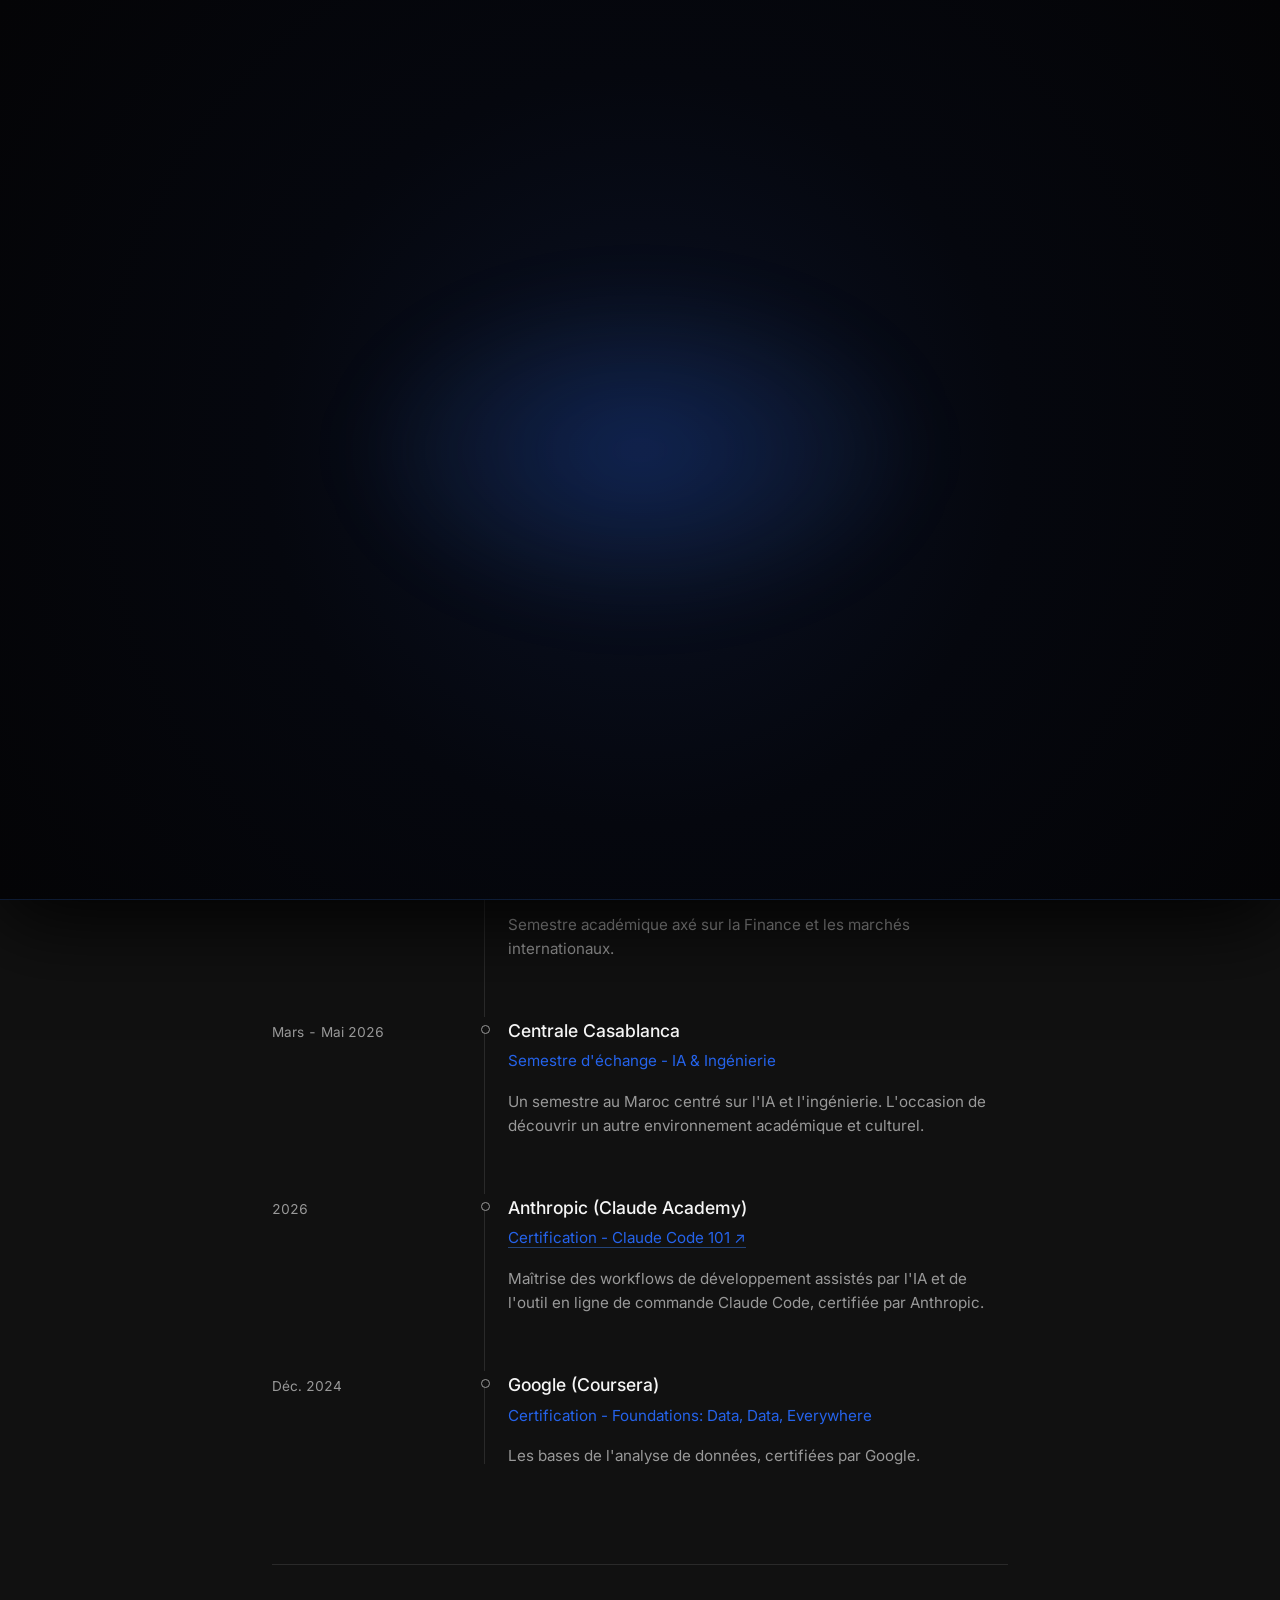
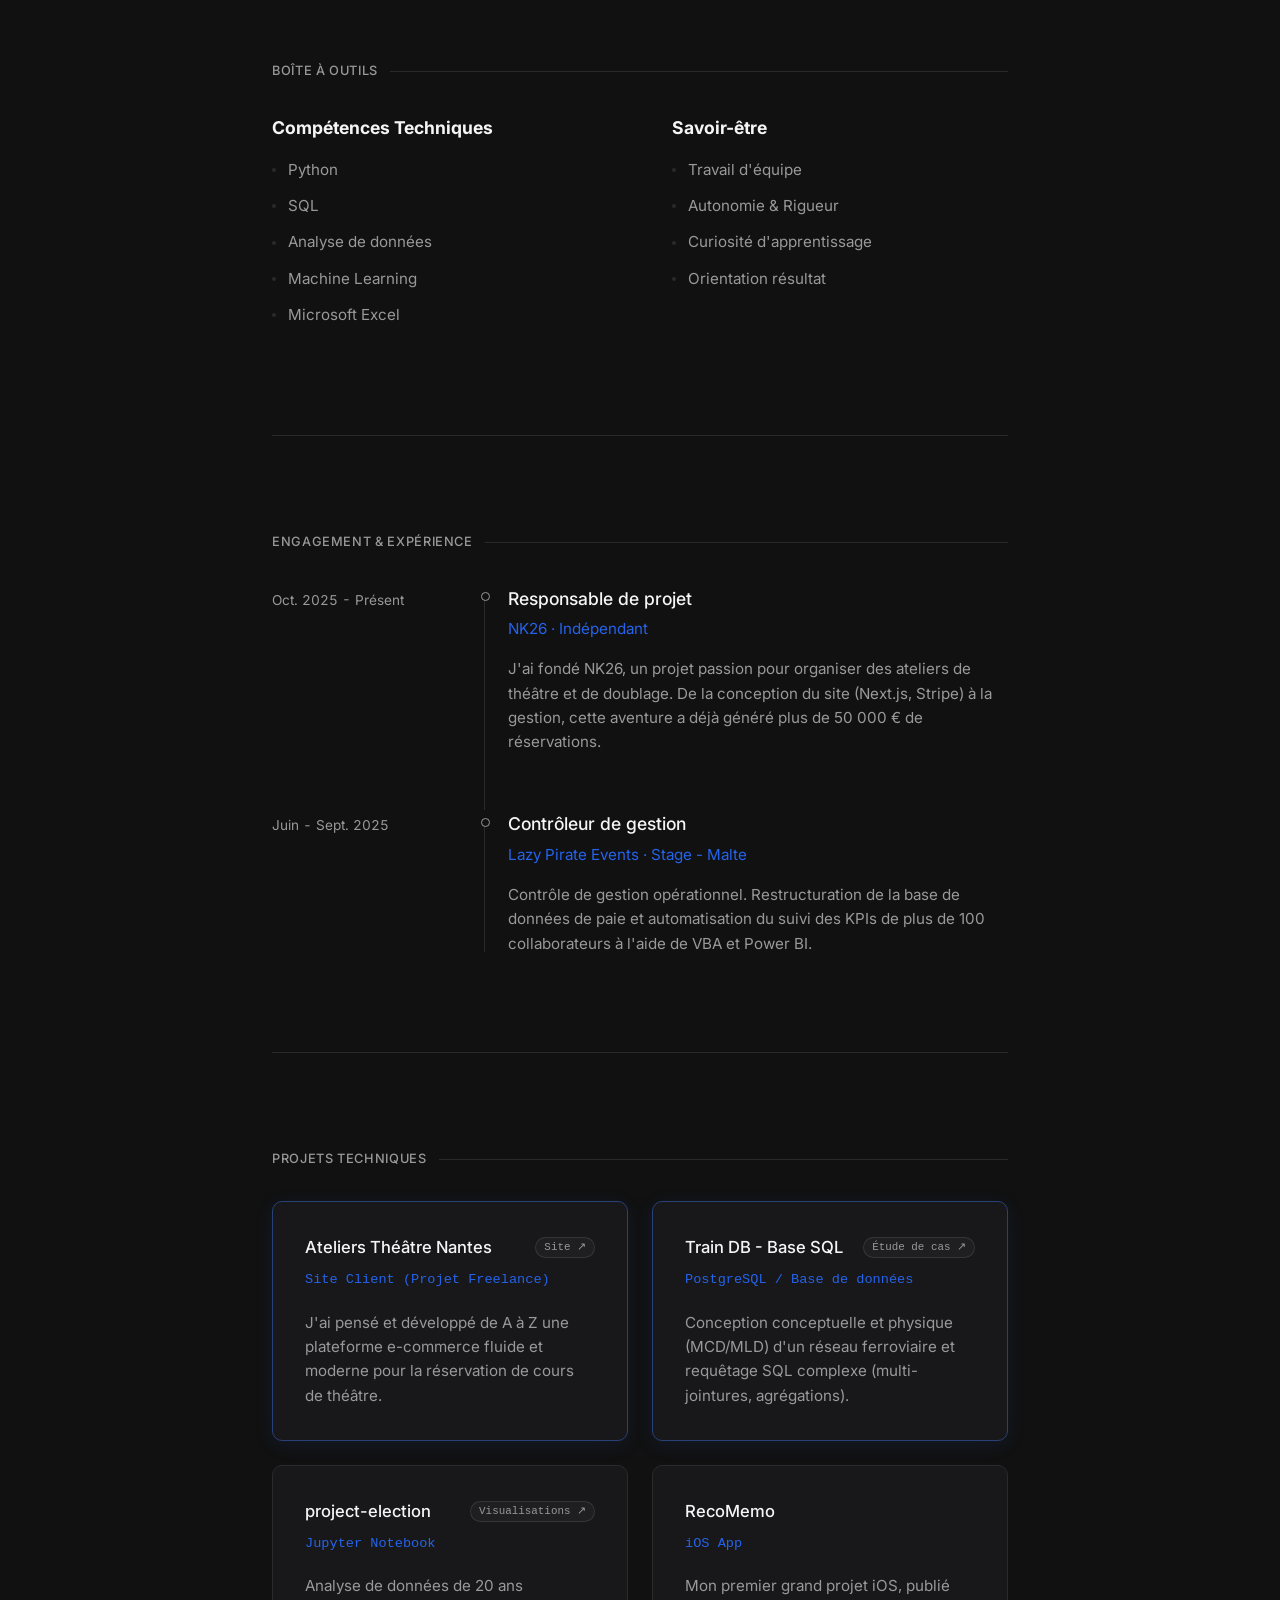
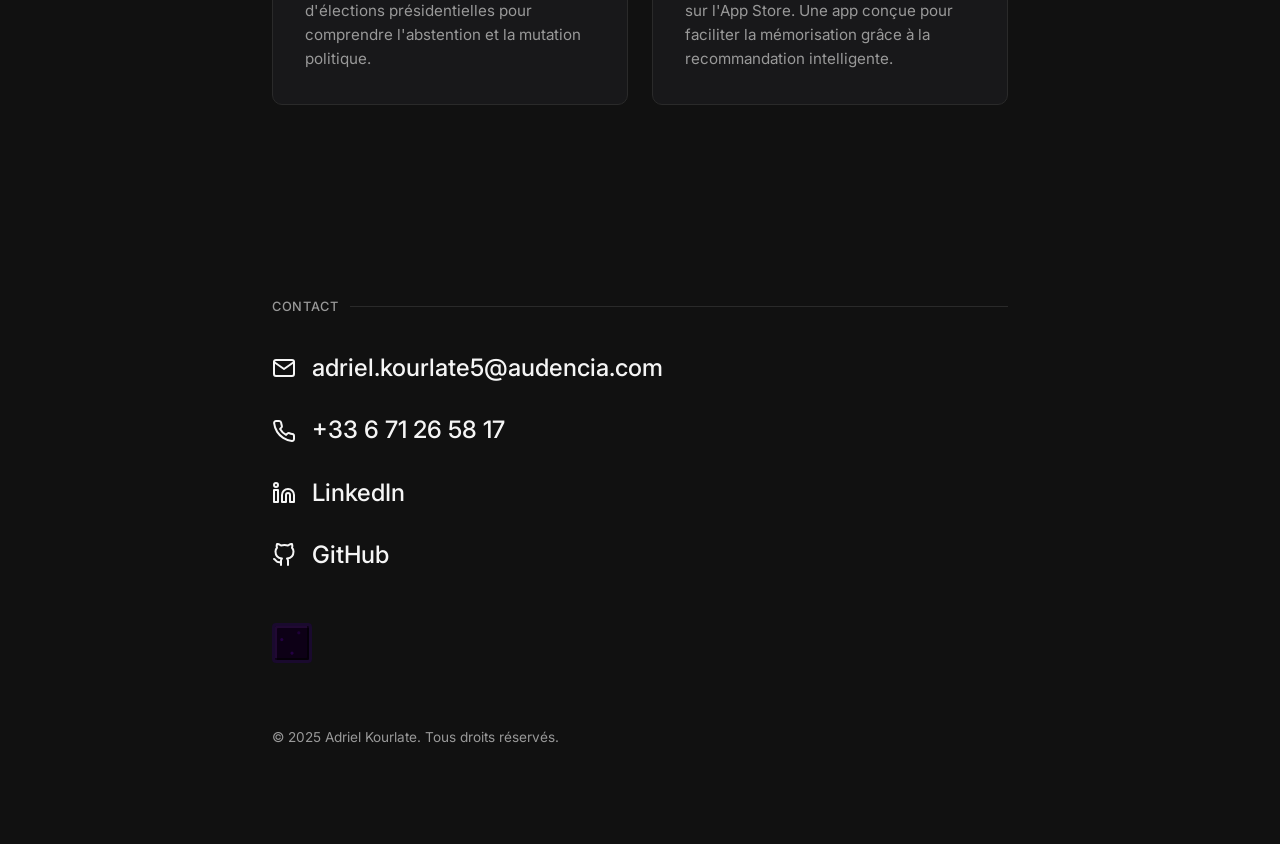
==== commit 41efa29a: "feat(portfolio): add Anthropic Claude Code 101 cert, unlink RecoMemo, clean contact links and restor" ====
--- a/index.html
+++ b/index.html
@@ -43,21 +43,12 @@
 </head>
 
 <body>
-    <!-- PRELOADER (Liquid Glass & Morphing Dynamic Island) -->
+    <!-- PRELOADER -->
     <div id="preloader" aria-hidden="true">
         <div class="preloader-glow"></div>
-        <div class="preloader-island" id="preloader-island">
-            <div class="preloader-island-top">
-                <span class="preloader-brand">Adriel Kourlate<span class="preloader-dot">.</span></span>
-                <span class="preloader-counter" id="preloader-counter">00%</span>
-            </div>
-            <div class="preloader-meta">
-                <span class="preloader-status-dot"></span>
-                <span class="preloader-role">Data Science · Quant ML · AI</span>
-            </div>
-            <div class="preloader-track">
-                <div class="preloader-bar" id="preloader-bar"></div>
-            </div>
+        <div class="preloader-content">
+            <span class="preloader-text">Adriel Kourlate</span>
+            <div class="preloader-line"></div>
         </div>
     </div>
 
@@ -172,6 +163,20 @@
                     <p class="i18n" data-fr="Un semestre au Maroc centré sur l'IA et l'ingénierie. L'occasion de découvrir un autre environnement académique et culturel."
                         data-en="A semester in Morocco focused on AI and engineering. A chance to experience a different academic and cultural environment.">
                         Un semestre au Maroc centré sur l'IA et l'ingénierie. L'occasion de découvrir un autre environnement académique et culturel.
+                    </p>
+                </div>
+            </div>
+
+            <div class="entry">
+                <div class="entry-date">2026</div>
+                <div class="entry-details">
+                    <h3>Anthropic (Claude Academy)</h3>
+                    <h4>
+                        <a href="https://academy.claude.com/badges/c2277ff3-1a80-4b1e-b5b8-80b7b7f7be50" target="_blank" rel="noopener noreferrer" style="color: inherit; text-decoration: none; border-bottom: 1px solid rgba(59, 130, 246, 0.45);" class="i18n" data-fr="Certification - Claude Code 101 ↗" data-en="Certification - Claude Code 101 ↗">Certification - Claude Code 101 ↗</a>
+                    </h4>
+                    <p class="i18n" data-fr="Maîtrise des workflows de développement assistés par l'IA et de l'outil en ligne de commande Claude Code, certifiée par Anthropic."
+                        data-en="AI-assisted development workflows and Claude Code command-line tooling, certified by Anthropic.">
+                        Maîtrise des workflows de développement assistés par l'IA et de l'outil en ligne de commande Claude Code, certifiée par Anthropic.
                     </p>
                 </div>
             </div>
@@ -301,10 +306,9 @@
                     </p>
                 </div>
 
-                <a href="https://apps.apple.com/app/recomemo" target="_blank" class="project-card">
+                <div class="project-card" style="cursor: default;">
                     <div class="project-card-top">
                         <h3>RecoMemo</h3>
-                        <span class="project-badge" aria-hidden="true">App Store ↗</span>
                     </div>
                     <div class="subtitle">iOS App</div>
                     <p class="i18n"
@@ -312,7 +316,7 @@
                         data-en="My first major iOS project, published on the App Store. An app designed to simplify memorization through smart recommendations.">
                         Mon premier grand projet iOS, publié sur l'App Store. Une app conçue pour faciliter la mémorisation grâce à la recommandation intelligente.
                     </p>
-                </a>
+                </div>
 
                 <!-- 
                 <a href="https://github.com/adrielakak/Projet-Dame-" target="_blank" class="project-card">
--- a/style.css
+++ b/style.css
@@ -1021,16 +1021,11 @@
     }
 
     .contact-wrap {
-        gap: 0.75rem;
+        gap: 1.25rem;
     }
 
     .contact-link {
-        font-size: 1rem;
-        width: 100%;
-        padding: 0.8rem 1rem;
-        background: rgba(255, 255, 255, 0.02);
-        border: 1px solid var(--border-color);
-        border-radius: 12px;
+        font-size: 1.1rem;
         word-break: break-word;
     }
 
@@ -1354,122 +1349,70 @@
 }
 
 /* =========================================
-   PRELOADER (Liquid Glass & Morphing Dynamic Island)
+   PRELOADER
    ========================================= */
 #preloader {
     position: fixed;
-    inset: 0;
+    top: 0;
+    left: 0;
     width: 100vw;
-    height: 100dvh;
-    background: rgba(7, 8, 12, 0.74);
-    backdrop-filter: blur(28px) saturate(180%);
-    -webkit-backdrop-filter: blur(28px) saturate(180%);
+    height: 100vh;
+    background: radial-gradient(circle at 50% 50%, #0a1124 0%, #05070e 48%, #040406 100%);
+    border-bottom: 1px solid rgba(59, 130, 246, 0.18);
+    box-shadow: 0 20px 80px rgba(0, 0, 0, 0.9);
     z-index: 9999;
     display: flex;
     justify-content: center;
     align-items: center;
     overflow: hidden;
-    pointer-events: all;
 }
 
 .preloader-glow {
     position: absolute;
-    width: min(75vw, 460px);
-    height: min(75vw, 460px);
+    width: min(80vw, 560px);
+    height: min(55vw, 320px);
     border-radius: 50%;
-    background: radial-gradient(circle, rgba(37, 99, 235, 0.22) 0%, rgba(59, 130, 246, 0.07) 45%, transparent 72%);
-    filter: blur(24px);
+    background: radial-gradient(ellipse at center, rgba(37, 99, 235, 0.24) 0%, rgba(59, 130, 246, 0.07) 52%, transparent 76%);
+    filter: blur(32px);
     pointer-events: none;
 }
 
-.preloader-island {
+.preloader-content {
     position: relative;
-    width: min(88vw, 340px);
-    padding: 1.15rem 1.4rem 1.05rem 1.4rem;
-    border-radius: 26px;
-    background: rgba(16, 17, 22, 0.82);
-    border: 1px solid rgba(255, 255, 255, 0.12);
-    box-shadow:
-        inset 0 1px 0 rgba(255, 255, 255, 0.16),
-        0 24px 64px rgba(0, 0, 0, 0.75),
-        0 0 40px rgba(37, 99, 235, 0.15);
-    backdrop-filter: blur(20px) saturate(180%);
-    -webkit-backdrop-filter: blur(20px) saturate(180%);
+    z-index: 1;
     display: flex;
     flex-direction: column;
-    gap: 0.65rem;
+    align-items: center;
+    gap: 1.5rem;
+    padding: 0 1.5rem;
+    text-align: center;
+}
+
+.preloader-text {
+    font-size: clamp(1.1rem, 3.5vw, 1.4rem);
+    font-weight: 500;
+    letter-spacing: 0.26em;
+    padding-left: 0.26em;
+    text-transform: uppercase;
+    background: linear-gradient(120deg, #ffffff 0%, #e2e8f0 32%, #93c5fd 50%, #f8fafc 68%, #ffffff 100%);
+    background-size: 200% auto;
+    background-position: 0% 50%;
+    -webkit-background-clip: text;
+    background-clip: text;
+    -webkit-text-fill-color: transparent;
+    color: var(--text-primary);
+    filter: drop-shadow(0 0 22px rgba(59, 130, 246, 0.24));
     opacity: 0;
-    transform: translateY(14px) scale(0.94);
-    will-change: transform, opacity, border-radius;
-}
-
-.preloader-island-top {
-    display: flex;
-    justify-content: space-between;
-    align-items: baseline;
-    gap: 0.75rem;
-}
-
-.preloader-brand {
-    font-size: 1.12rem;
-    font-weight: 600;
-    letter-spacing: -0.03em;
-    color: var(--text-primary);
-    white-space: nowrap;
-}
-
-.preloader-dot {
-    color: var(--accent);
-}
-
-.preloader-counter {
-    font-variant-numeric: tabular-nums;
-    font-size: 0.82rem;
-    font-weight: 600;
-    letter-spacing: -0.02em;
-    color: var(--accent-hover);
-}
-
-.preloader-meta {
-    display: flex;
-    align-items: center;
-    gap: 0.5rem;
-}
-
-.preloader-status-dot {
-    width: 6px;
-    height: 6px;
-    border-radius: 50%;
-    background-color: var(--accent);
-    box-shadow: 0 0 8px var(--accent);
-    flex-shrink: 0;
-}
-
-.preloader-role {
-    font-size: 0.76rem;
-    font-weight: 500;
-    letter-spacing: -0.01em;
-    color: var(--text-secondary);
-    white-space: nowrap;
-    overflow: hidden;
-    text-overflow: ellipsis;
-}
-
-.preloader-track {
-    width: 100%;
-    height: 2px;
-    margin-top: 0.15rem;
-    background: rgba(255, 255, 255, 0.07);
-    border-radius: 999px;
-    overflow: hidden;
-}
-
-.preloader-bar {
-    width: 100%;
-    height: 100%;
-    background: linear-gradient(90deg, var(--accent), var(--accent-hover), #60a5fa);
-    box-shadow: 0 0 10px var(--accent);
-    border-radius: 999px;
+    /* Animated by GSAP */
+    transform: translateY(20px);
+}
+
+.preloader-line {
+    width: min(55vw, 180px);
+    height: 1px;
+    background: linear-gradient(90deg, transparent 0%, rgba(147, 197, 253, 0.7) 20%, #ffffff 50%, rgba(147, 197, 253, 0.7) 80%, transparent 100%);
+    box-shadow: 0 0 16px rgba(59, 130, 246, 0.6);
     transform: scaleX(0);
-    transform-origin: left center;
+    /* Animated by GSAP */
+    transform-origin: center;
 }
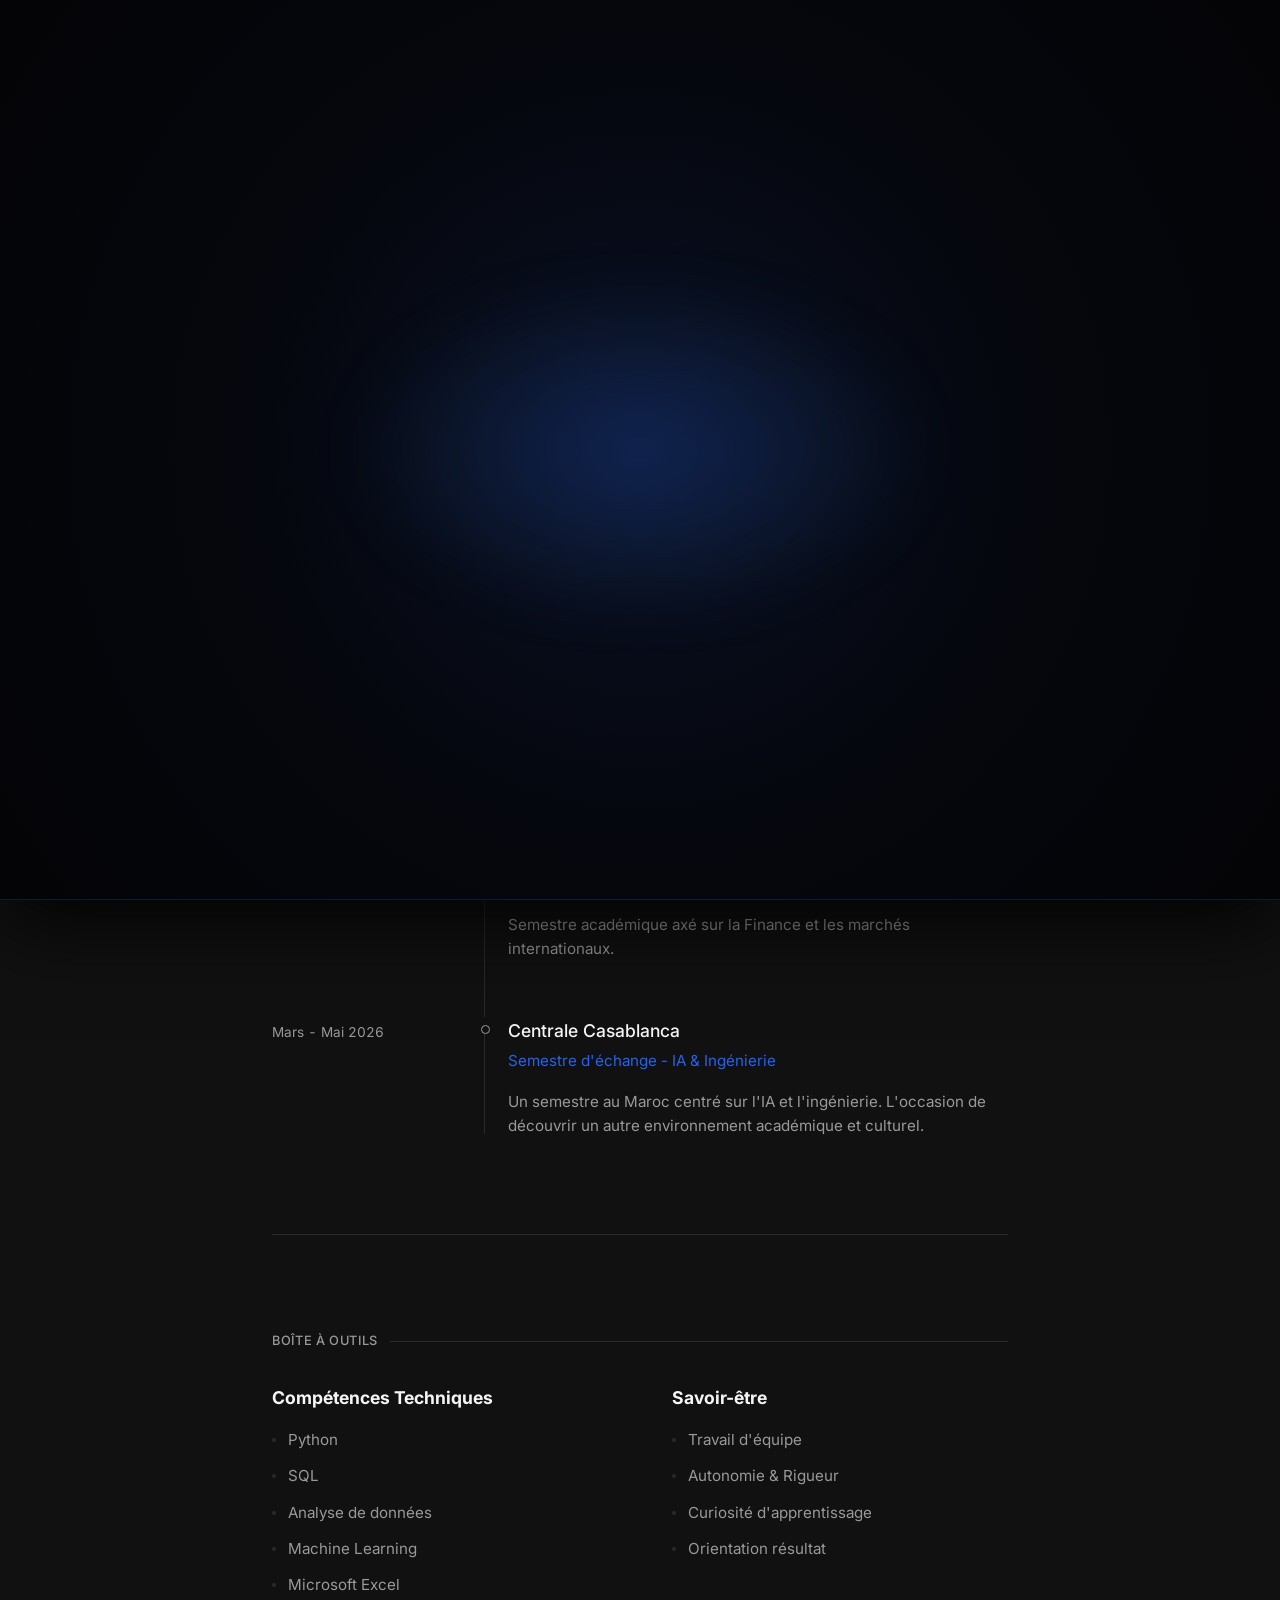
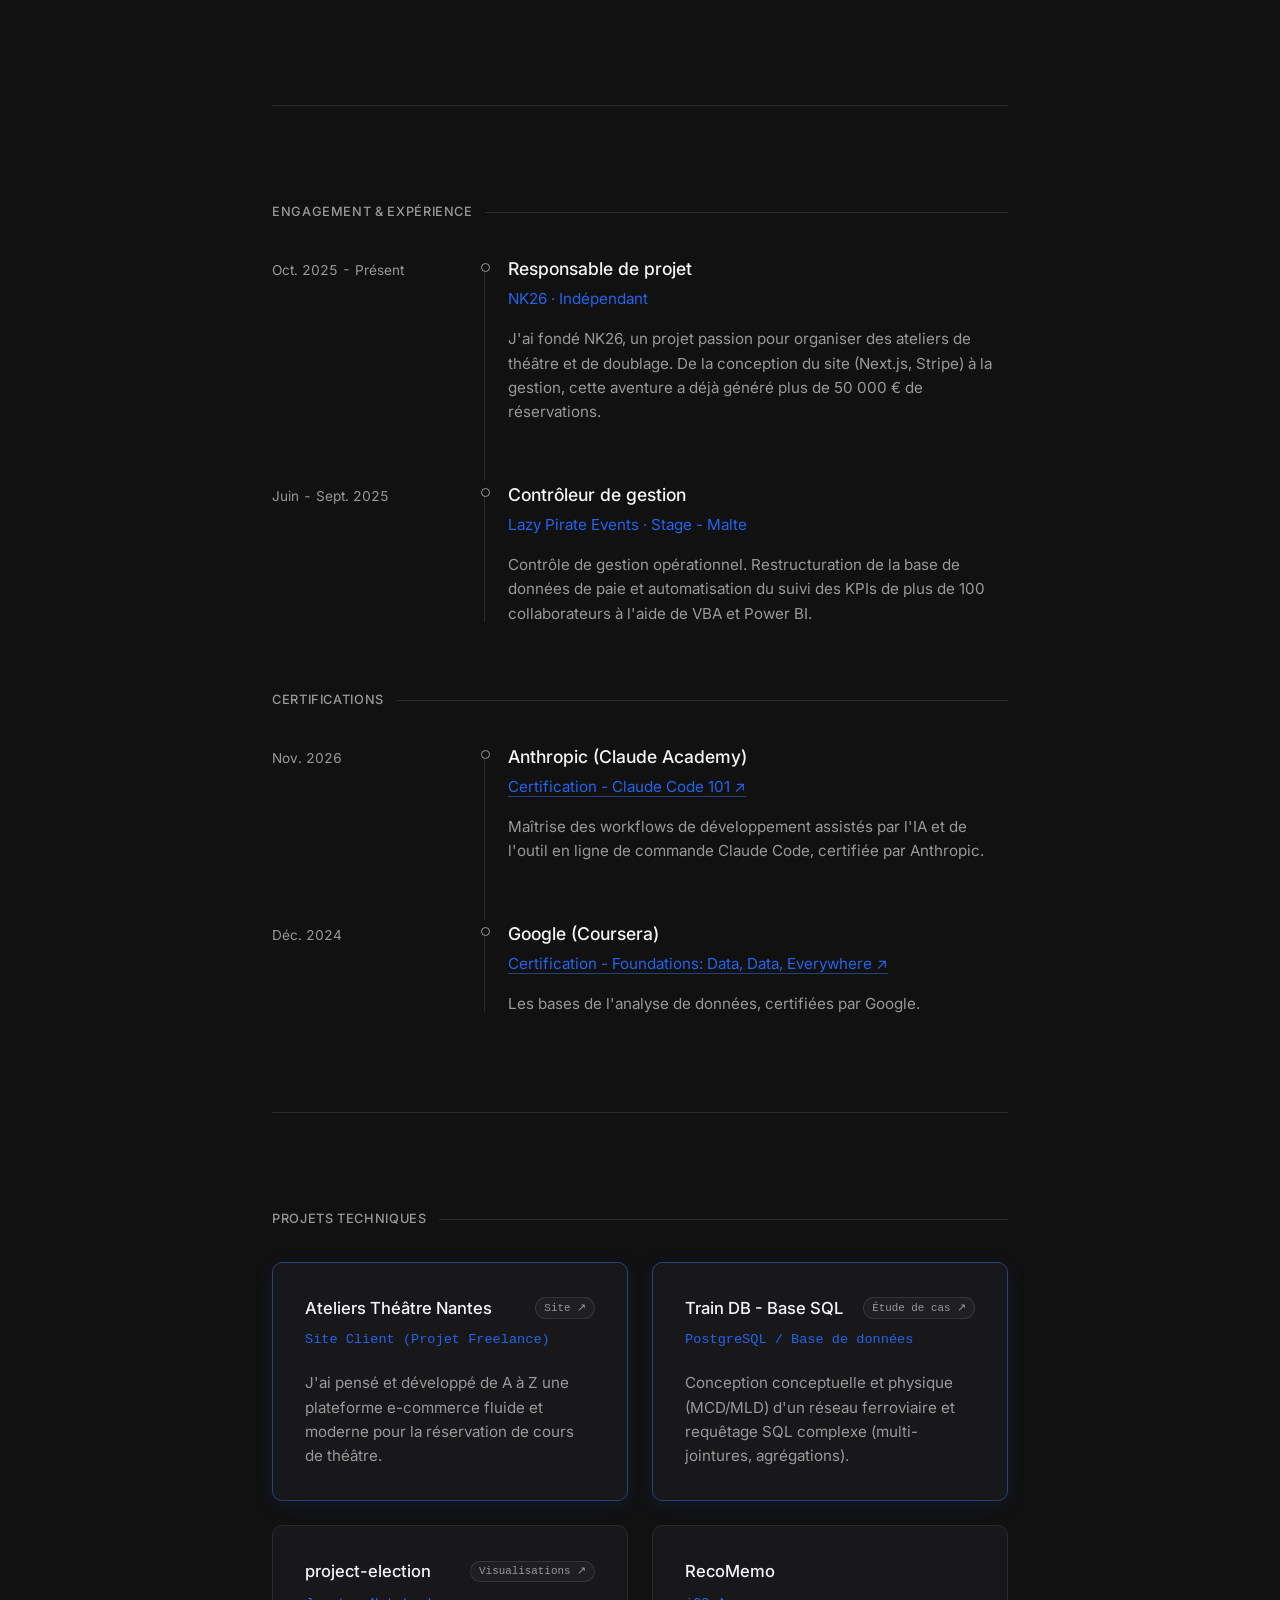
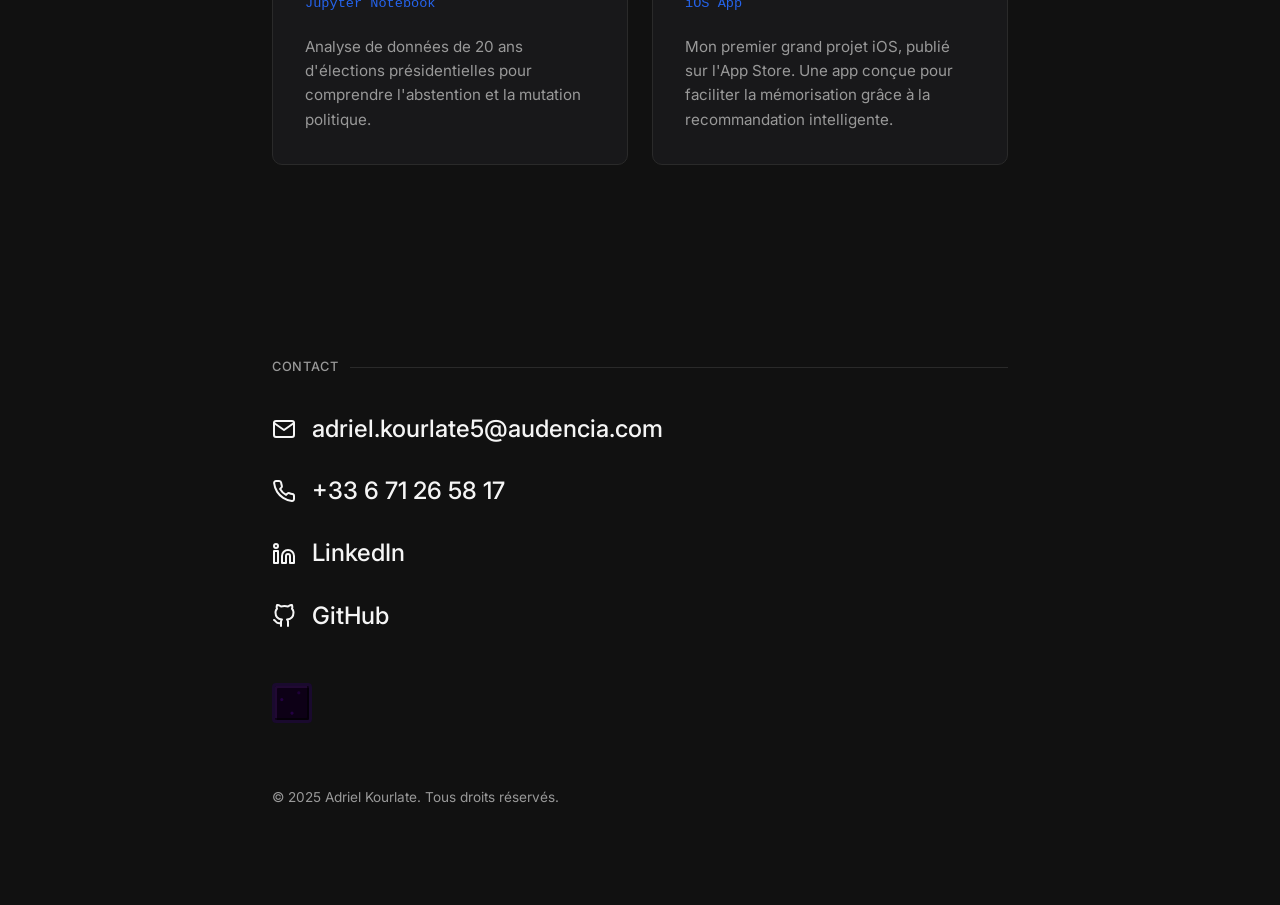
==== commit 72fcc983: "feat(portfolio): move Anthropic and Google certifications to experience section with verify links" ====
--- a/index.html
+++ b/index.html
@@ -167,31 +167,6 @@
                 </div>
             </div>
 
-            <div class="entry">
-                <div class="entry-date">2026</div>
-                <div class="entry-details">
-                    <h3>Anthropic (Claude Academy)</h3>
-                    <h4>
-                        <a href="https://academy.claude.com/badges/c2277ff3-1a80-4b1e-b5b8-80b7b7f7be50" target="_blank" rel="noopener noreferrer" style="color: inherit; text-decoration: none; border-bottom: 1px solid rgba(59, 130, 246, 0.45);" class="i18n" data-fr="Certification - Claude Code 101 ↗" data-en="Certification - Claude Code 101 ↗">Certification - Claude Code 101 ↗</a>
-                    </h4>
-                    <p class="i18n" data-fr="Maîtrise des workflows de développement assistés par l'IA et de l'outil en ligne de commande Claude Code, certifiée par Anthropic."
-                        data-en="AI-assisted development workflows and Claude Code command-line tooling, certified by Anthropic.">
-                        Maîtrise des workflows de développement assistés par l'IA et de l'outil en ligne de commande Claude Code, certifiée par Anthropic.
-                    </p>
-                </div>
-            </div>
-
-            <div class="entry">
-                <div class="entry-date i18n" data-fr="Déc. 2024" data-en="Dec. 2024">Déc. 2024</div>
-                <div class="entry-details">
-                    <h3>Google (Coursera)</h3>
-                    <h4 class="i18n" data-fr="Certification - Foundations: Data, Data, Everywhere" data-en="Certification - Foundations: Data, Data, Everywhere">Certification - Foundations: Data, Data, Everywhere</h4>
-                    <p class="i18n" data-fr="Les bases de l'analyse de données, certifiées par Google."
-                        data-en="Data analytics fundamentals, certified by Google.">
-                        Les bases de l'analyse de données, certifiées par Google.
-                    </p>
-                </div>
-            </div>
         </section>
 
         <!-- SKILLS -->
@@ -231,29 +206,64 @@
             <h2 class="section-label i18n" data-fr="Engagement & Expérience" data-en="Engagement & Experience">
                 Engagement & Expérience</h2>
 
-            <div class="entry">
-                <div class="entry-date i18n" data-fr="Oct. 2025 - Présent" data-en="Oct. 2025 - Present">Oct. 2025 - Présent</div>
-                <div class="entry-details">
-                    <h3 class="i18n" data-fr="Responsable de projet" data-en="Project Manager">Responsable de projet</h3>
-                    <h4>NK26 · Indépendant</h4>
-                    <p class="i18n"
-                        data-fr="J'ai fondé NK26, un projet passion pour organiser des ateliers de théâtre et de doublage. De la conception du site (Next.js, Stripe) à la gestion, cette aventure a déjà généré plus de 50 000 € de réservations."
-                        data-en="I founded NK26, a passion project organizing theater and dubbing workshops. From building the website (Next.js, Stripe) to daily management, this venture has already generated over €50,000 in bookings.">
-                        J'ai fondé NK26, un projet passion pour organiser des ateliers de théâtre et de doublage. De la conception du site (Next.js, Stripe) à la gestion, cette aventure a déjà généré plus de 50 000 € de réservations.
-                    </p>
-                </div>
-            </div>
-
-            <div class="entry">
-                <div class="entry-date i18n" data-fr="Juin - Sept. 2025" data-en="June - Sept. 2025">Juin - Sept. 2025</div>
-                <div class="entry-details">
-                    <h3 class="i18n" data-fr="Contrôleur de gestion" data-en="Management Controller">Contrôleur de gestion</h3>
-                    <h4 class="i18n" data-fr="Lazy Pirate Events · Stage - Malte" data-en="Lazy Pirate Events · Internship - Malta">Lazy Pirate Events · Stage - Malte</h4>
-                    <p class="i18n"
-                        data-fr="Contrôle de gestion opérationnel. Restructuration de la base de données de paie et automatisation du suivi des KPIs de plus de 100 collaborateurs à l'aide de VBA et Power BI."
-                        data-en="Operational management control. Restructured the payroll database and automated KPI tracking for over 100 promoters using VBA and Power BI.">
-                        Contrôle de gestion opérationnel. Restructuration de la base de données de paie et automatisation du suivi des KPIs de plus de 100 collaborateurs à l'aide de VBA et Power BI.
-                    </p>
+            <div>
+                <div class="entry">
+                    <div class="entry-date i18n" data-fr="Oct. 2025 - Présent" data-en="Oct. 2025 - Present">Oct. 2025 - Présent</div>
+                    <div class="entry-details">
+                        <h3 class="i18n" data-fr="Responsable de projet" data-en="Project Manager">Responsable de projet</h3>
+                        <h4>NK26 · Indépendant</h4>
+                        <p class="i18n"
+                            data-fr="J'ai fondé NK26, un projet passion pour organiser des ateliers de théâtre et de doublage. De la conception du site (Next.js, Stripe) à la gestion, cette aventure a déjà généré plus de 50 000 € de réservations."
+                            data-en="I founded NK26, a passion project organizing theater and dubbing workshops. From building the website (Next.js, Stripe) to daily management, this venture has already generated over €50,000 in bookings.">
+                            J'ai fondé NK26, un projet passion pour organiser des ateliers de théâtre et de doublage. De la conception du site (Next.js, Stripe) à la gestion, cette aventure a déjà généré plus de 50 000 € de réservations.
+                        </p>
+                    </div>
+                </div>
+
+                <div class="entry">
+                    <div class="entry-date i18n" data-fr="Juin - Sept. 2025" data-en="June - Sept. 2025">Juin - Sept. 2025</div>
+                    <div class="entry-details">
+                        <h3 class="i18n" data-fr="Contrôleur de gestion" data-en="Management Controller">Contrôleur de gestion</h3>
+                        <h4 class="i18n" data-fr="Lazy Pirate Events · Stage - Malte" data-en="Lazy Pirate Events · Internship - Malta">Lazy Pirate Events · Stage - Malte</h4>
+                        <p class="i18n"
+                            data-fr="Contrôle de gestion opérationnel. Restructuration de la base de données de paie et automatisation du suivi des KPIs de plus de 100 collaborateurs à l'aide de VBA et Power BI."
+                            data-en="Operational management control. Restructured the payroll database and automated KPI tracking for over 100 promoters using VBA and Power BI.">
+                            Contrôle de gestion opérationnel. Restructuration de la base de données de paie et automatisation du suivi des KPIs de plus de 100 collaborateurs à l'aide de VBA et Power BI.
+                        </p>
+                    </div>
+                </div>
+            </div>
+
+            <h3 class="section-label i18n" style="margin-top: 4rem;" data-fr="Certifications" data-en="Certifications">
+                Certifications</h3>
+
+            <div>
+                <div class="entry">
+                    <div class="entry-date i18n" data-fr="Nov. 2026" data-en="Nov. 2026">Nov. 2026</div>
+                    <div class="entry-details">
+                        <h3>Anthropic (Claude Academy)</h3>
+                        <h4>
+                            <a href="https://academy.claude.com/verify/d2c34bcbedcbef0637e6ea5d0d424d34" target="_blank" rel="noopener noreferrer" style="color: inherit; text-decoration: none; border-bottom: 1px solid rgba(59, 130, 246, 0.45);" class="i18n" data-fr="Certification - Claude Code 101 ↗" data-en="Certification - Claude Code 101 ↗">Certification - Claude Code 101 ↗</a>
+                        </h4>
+                        <p class="i18n" data-fr="Maîtrise des workflows de développement assistés par l'IA et de l'outil en ligne de commande Claude Code, certifiée par Anthropic."
+                            data-en="AI-assisted development workflows and Claude Code command-line tooling, certified by Anthropic.">
+                            Maîtrise des workflows de développement assistés par l'IA et de l'outil en ligne de commande Claude Code, certifiée par Anthropic.
+                        </p>
+                    </div>
+                </div>
+
+                <div class="entry">
+                    <div class="entry-date i18n" data-fr="Déc. 2024" data-en="Dec. 2024">Déc. 2024</div>
+                    <div class="entry-details">
+                        <h3>Google (Coursera)</h3>
+                        <h4>
+                            <a href="https://www.coursera.org/account/accomplishments/verify/K9EE2K5MWI2W" target="_blank" rel="noopener noreferrer" style="color: inherit; text-decoration: none; border-bottom: 1px solid rgba(59, 130, 246, 0.45);" class="i18n" data-fr="Certification - Foundations: Data, Data, Everywhere ↗" data-en="Certification - Foundations: Data, Data, Everywhere ↗">Certification - Foundations: Data, Data, Everywhere ↗</a>
+                        </h4>
+                        <p class="i18n" data-fr="Les bases de l'analyse de données, certifiées par Google."
+                            data-en="Data analytics fundamentals, certified by Google.">
+                            Les bases de l'analyse de données, certifiées par Google.
+                        </p>
+                    </div>
                 </div>
             </div>
         </section>
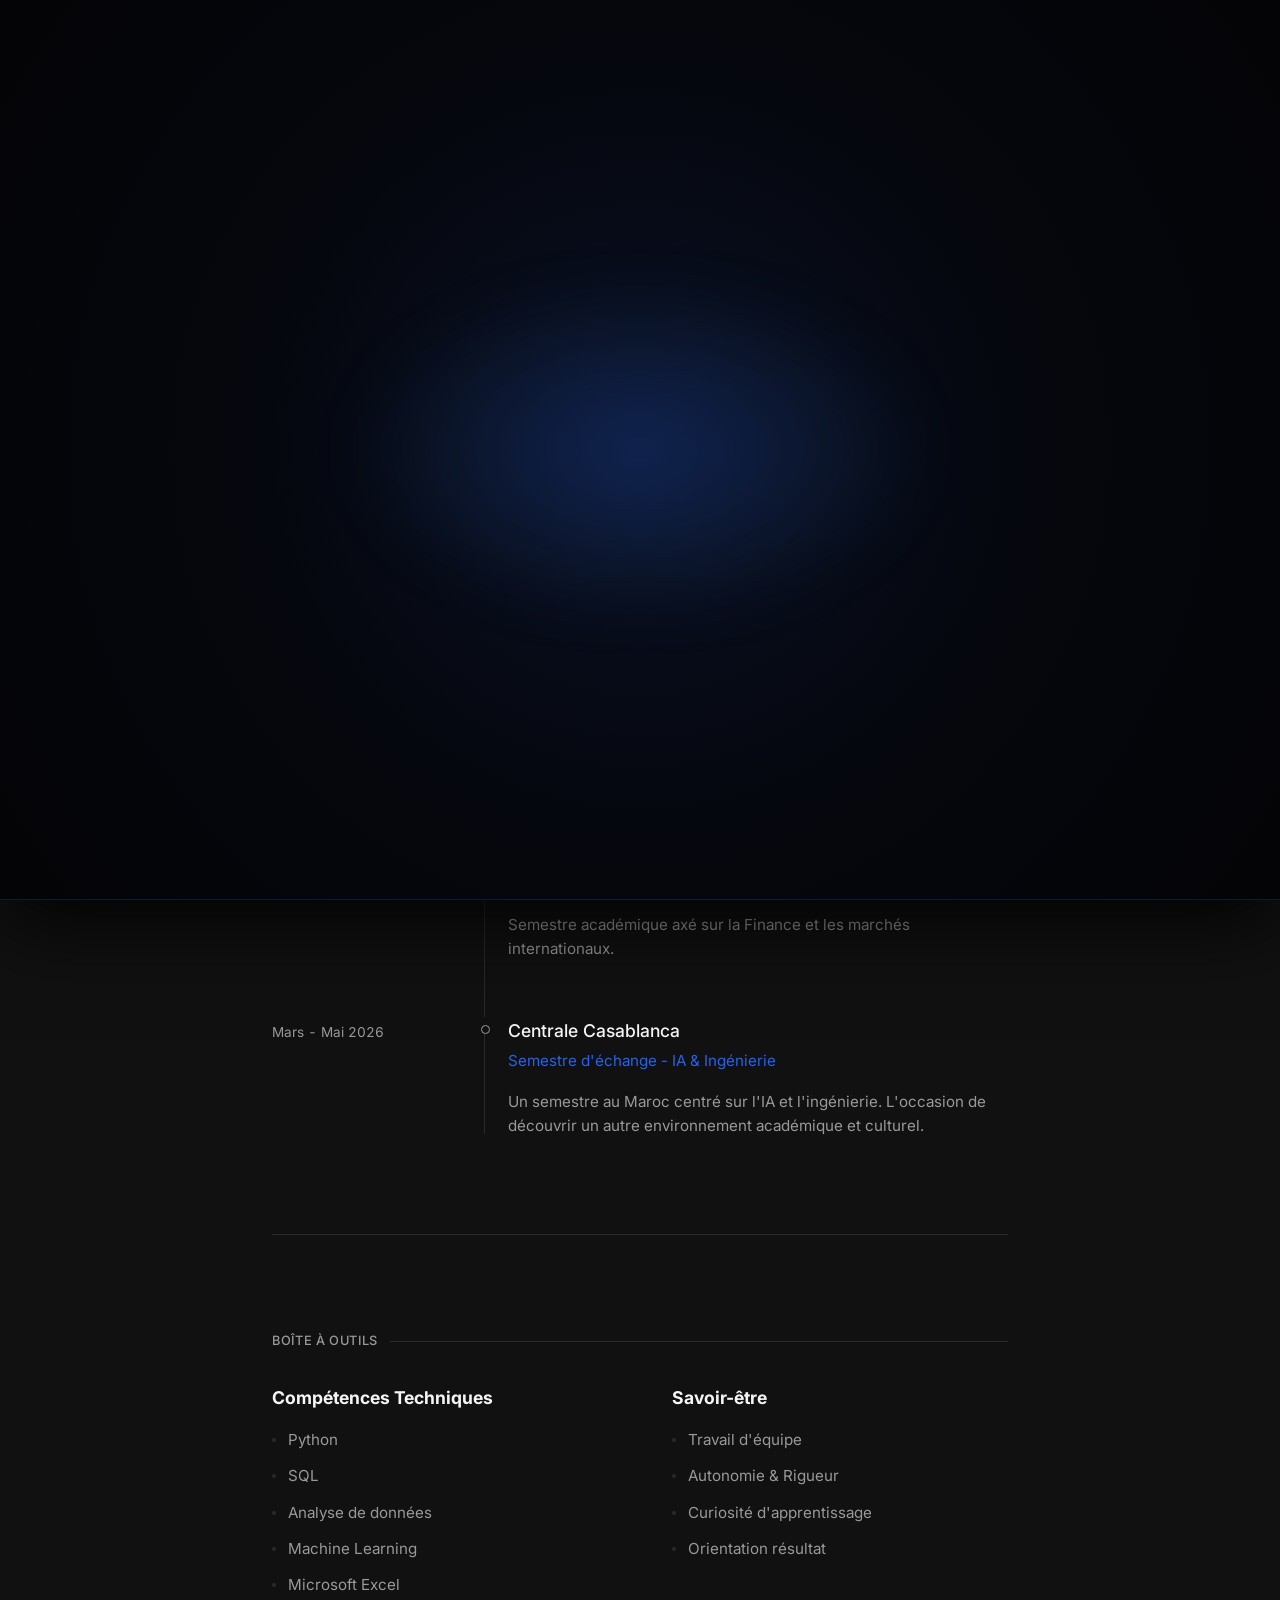
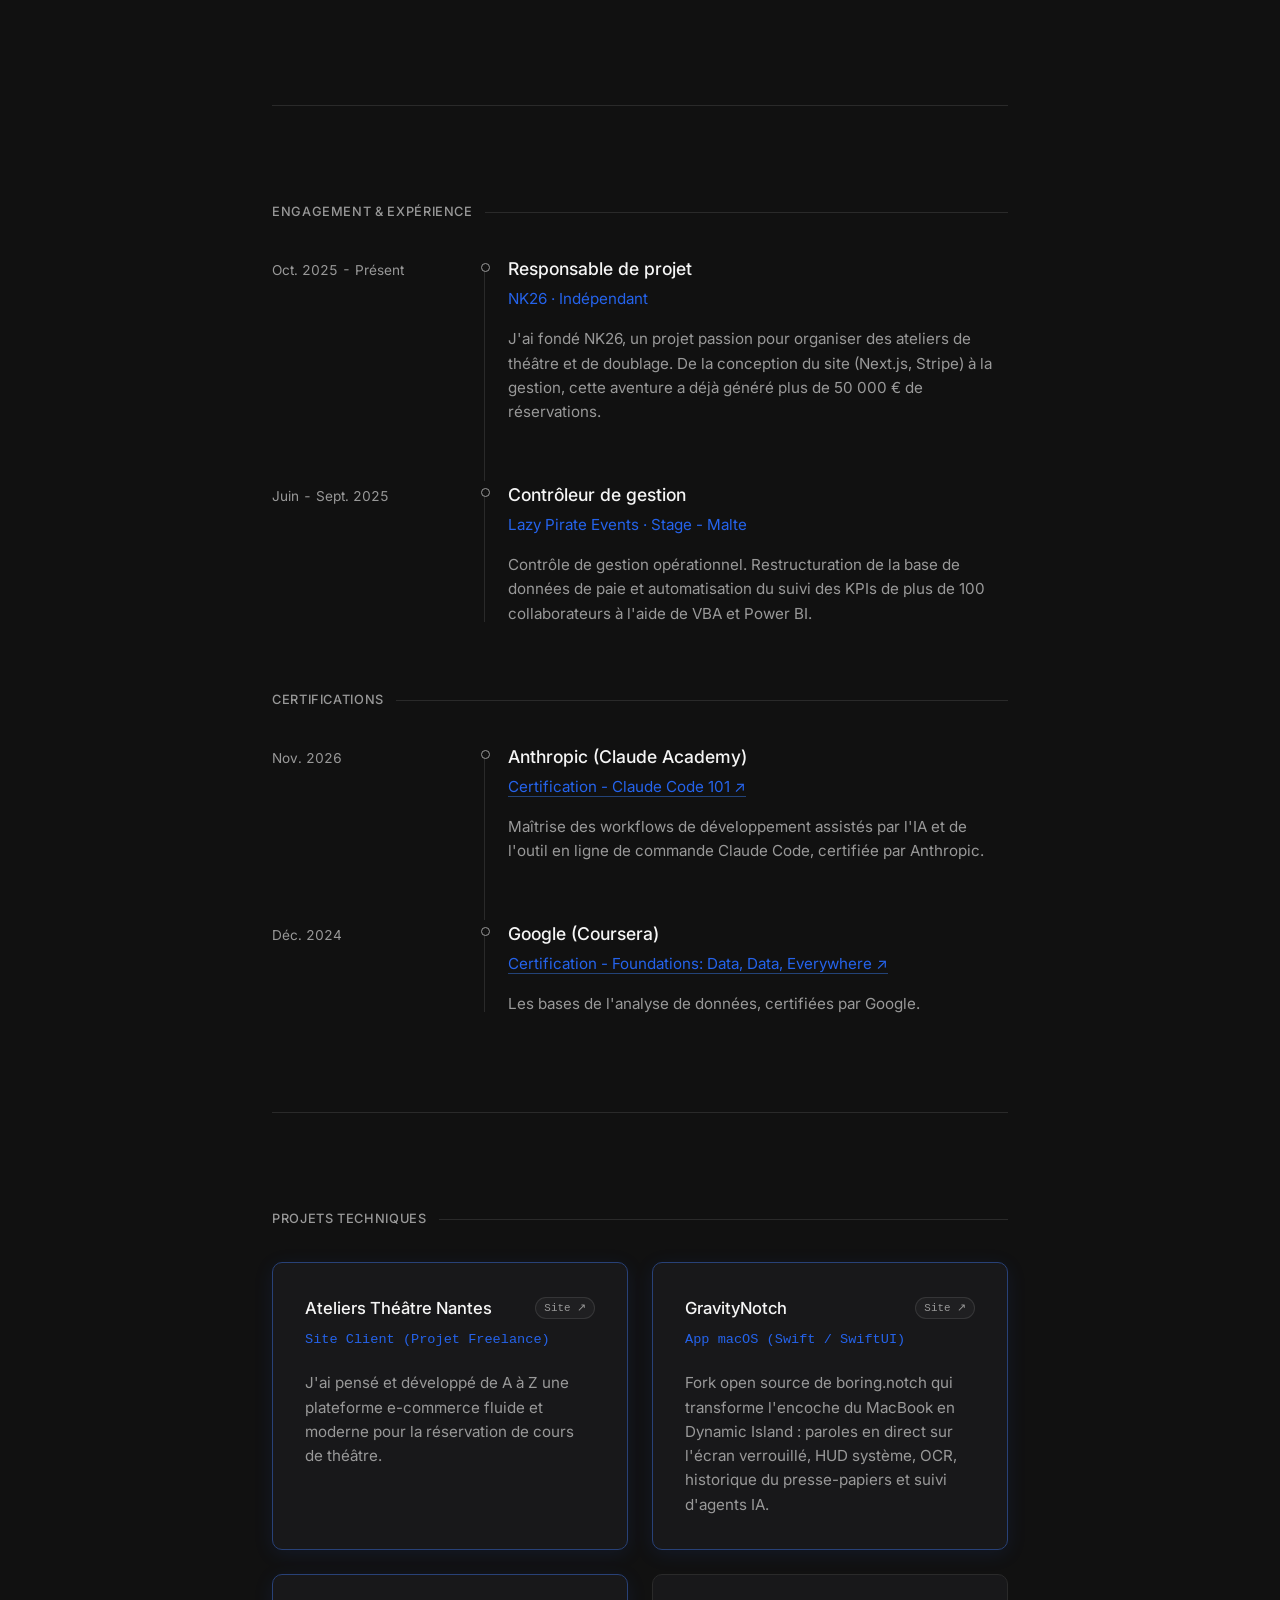
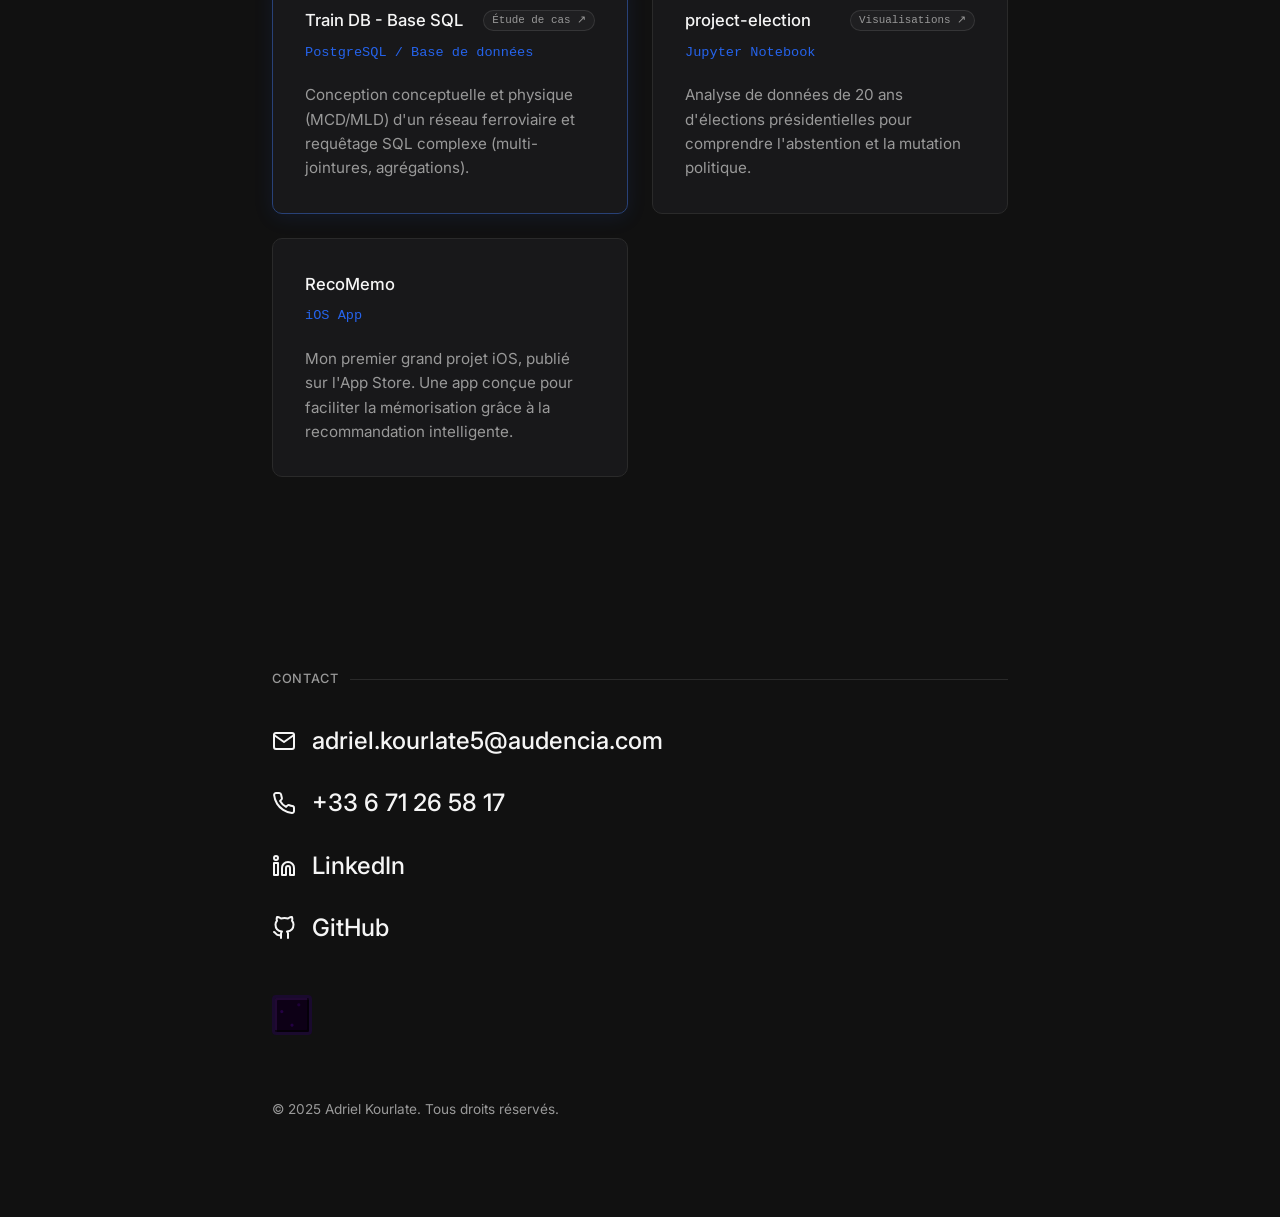
==== commit 13938016: "feat(projects): add GravityNotch showcase card" ====
--- a/index.html
+++ b/index.html
@@ -286,6 +286,19 @@
                         data-fr="J'ai pensé et développé de A à Z une plateforme e-commerce fluide et moderne pour la réservation de cours de théâtre."
                         data-en="I designed and built a smooth, modern e-commerce platform from scratch for booking theater courses.">
                         J'ai pensé et développé de A à Z une plateforme e-commerce fluide et moderne pour la réservation de cours de théâtre.
+                    </p>
+                </a>
+
+                <a href="https://adrielakak.github.io/GravityNotch/" target="_blank" rel="noopener" class="project-card project-card--featured">
+                    <div class="project-card-top">
+                        <h3>GravityNotch</h3>
+                        <span class="project-badge" aria-hidden="true">Site ↗</span>
+                    </div>
+                    <div class="subtitle i18n" data-fr="App macOS (Swift / SwiftUI)" data-en="macOS App (Swift / SwiftUI)">App macOS (Swift / SwiftUI)</div>
+                    <p class="i18n"
+                        data-fr="Fork open source de boring.notch qui transforme l'encoche du MacBook en Dynamic Island : paroles en direct sur l'écran verrouillé, HUD système, OCR, historique du presse-papiers et suivi d'agents IA."
+                        data-en="Open-source fork of boring.notch that turns the MacBook notch into a Dynamic Island: live lyrics on the lock screen, system HUDs, OCR, clipboard history and AI agent tracking.">
+                        Fork open source de boring.notch qui transforme l'encoche du MacBook en Dynamic Island : paroles en direct sur l'écran verrouillé, HUD système, OCR, historique du presse-papiers et suivi d'agents IA.
                     </p>
                 </a>
 
--- a/style.css
+++ b/style.css
@@ -21,12 +21,18 @@
 html {
     scroll-behavior: smooth;
     background-color: var(--bg-main);
+    overflow-x: hidden;
+    overflow-x: clip;
+    overscroll-behavior-x: none;
     /* FIX: Empêche le navigateur de mettre un fond blanc par défaut */
 }
 
 body {
     color: var(--text-primary);
     line-height: 1.6;
+    overflow-x: hidden;
+    overflow-x: clip;
+    overscroll-behavior-x: none;
     -webkit-font-smoothing: antialiased;
     position: relative;
     z-index: 1;
@@ -36,7 +42,7 @@
     position: fixed;
     top: 0;
     left: 0;
-    width: 100vw;
+    width: 100%;
     height: 100vh;
     z-index: -1;
     pointer-events: none;
@@ -1102,6 +1108,18 @@
     opacity: 1;
 }
 
+.project-dialog {
+    overscroll-behavior: contain;
+}
+
+.project-dialog.sheet-closing::backdrop {
+    opacity: 0;
+}
+
+.dialog-close:focus:not(:focus-visible) {
+    outline: none;
+}
+
 @keyframes dialogFadeIn {
     from {
         opacity: 0;
@@ -1355,7 +1373,7 @@
     position: fixed;
     top: 0;
     left: 0;
-    width: 100vw;
+    width: 100%;
     height: 100vh;
     background: radial-gradient(circle at 50% 50%, #0a1124 0%, #05070e 48%, #040406 100%);
     border-bottom: 1px solid rgba(59, 130, 246, 0.18);
@@ -1415,4 +1433,109 @@
     transform: scaleX(0);
     /* Animated by GSAP */
     transform-origin: center;
-}+}
+/* =========================================
+   IMAGE VIEWER (gallery visualisations)
+   ========================================= */
+.gallery-item img {
+    cursor: zoom-in;
+}
+
+.image-viewer {
+    width: 100%;
+    height: 100%;
+    max-width: 100%;
+    max-height: 100%;
+    margin: 0;
+    padding: 0;
+    border: none;
+    background-color: rgba(5, 5, 5, 0.92);
+    backdrop-filter: blur(10px);
+    -webkit-backdrop-filter: blur(10px);
+    display: none;
+    align-items: center;
+    justify-content: center;
+    touch-action: none;
+    outline: none;
+    user-select: none;
+    -webkit-user-select: none;
+}
+
+.image-viewer[open] {
+    display: flex;
+    animation: viewerFadeIn 0.3s ease;
+}
+
+.image-viewer::backdrop {
+    background: transparent;
+}
+
+.image-viewer__figure {
+    margin: 0;
+    display: flex;
+    flex-direction: column;
+    align-items: center;
+    gap: 0.9rem;
+    max-width: 92vw;
+    cursor: grab;
+}
+
+.image-viewer[open] .image-viewer__figure {
+    animation: viewerSheetUp 0.34s cubic-bezier(0.22, 1, 0.36, 1);
+}
+
+.image-viewer__img {
+    display: block;
+    max-width: 92vw;
+    max-height: 80dvh;
+    object-fit: contain;
+    border-radius: 10px;
+    border: 1px solid var(--border-color);
+    box-shadow: 0 25px 60px rgba(0, 0, 0, 0.6);
+    -webkit-touch-callout: none;
+}
+
+.image-viewer__caption {
+    font-size: 0.85rem;
+    color: var(--text-secondary);
+    text-align: center;
+}
+
+.image-viewer__close {
+    position: fixed;
+    top: calc(1rem + env(safe-area-inset-top, 0px));
+    right: 1.25rem;
+    background: none;
+    border: none;
+    color: var(--text-secondary);
+    font-size: 2.25rem;
+    line-height: 1;
+    cursor: pointer;
+    transition: color 0.2s ease;
+    z-index: 1;
+}
+
+.image-viewer__close:hover {
+    color: var(--text-primary);
+}
+
+.image-viewer__close:focus:not(:focus-visible) {
+    outline: none;
+}
+
+@keyframes viewerFadeIn {
+    from { background-color: rgba(5, 5, 5, 0); }
+}
+
+@keyframes viewerSheetUp {
+    from {
+        opacity: 0;
+        transform: translateY(40px) scale(0.96);
+    }
+}
+
+@media (prefers-reduced-motion: reduce) {
+    .image-viewer[open] .image-viewer__figure {
+        animation: none;
+    }
+}
